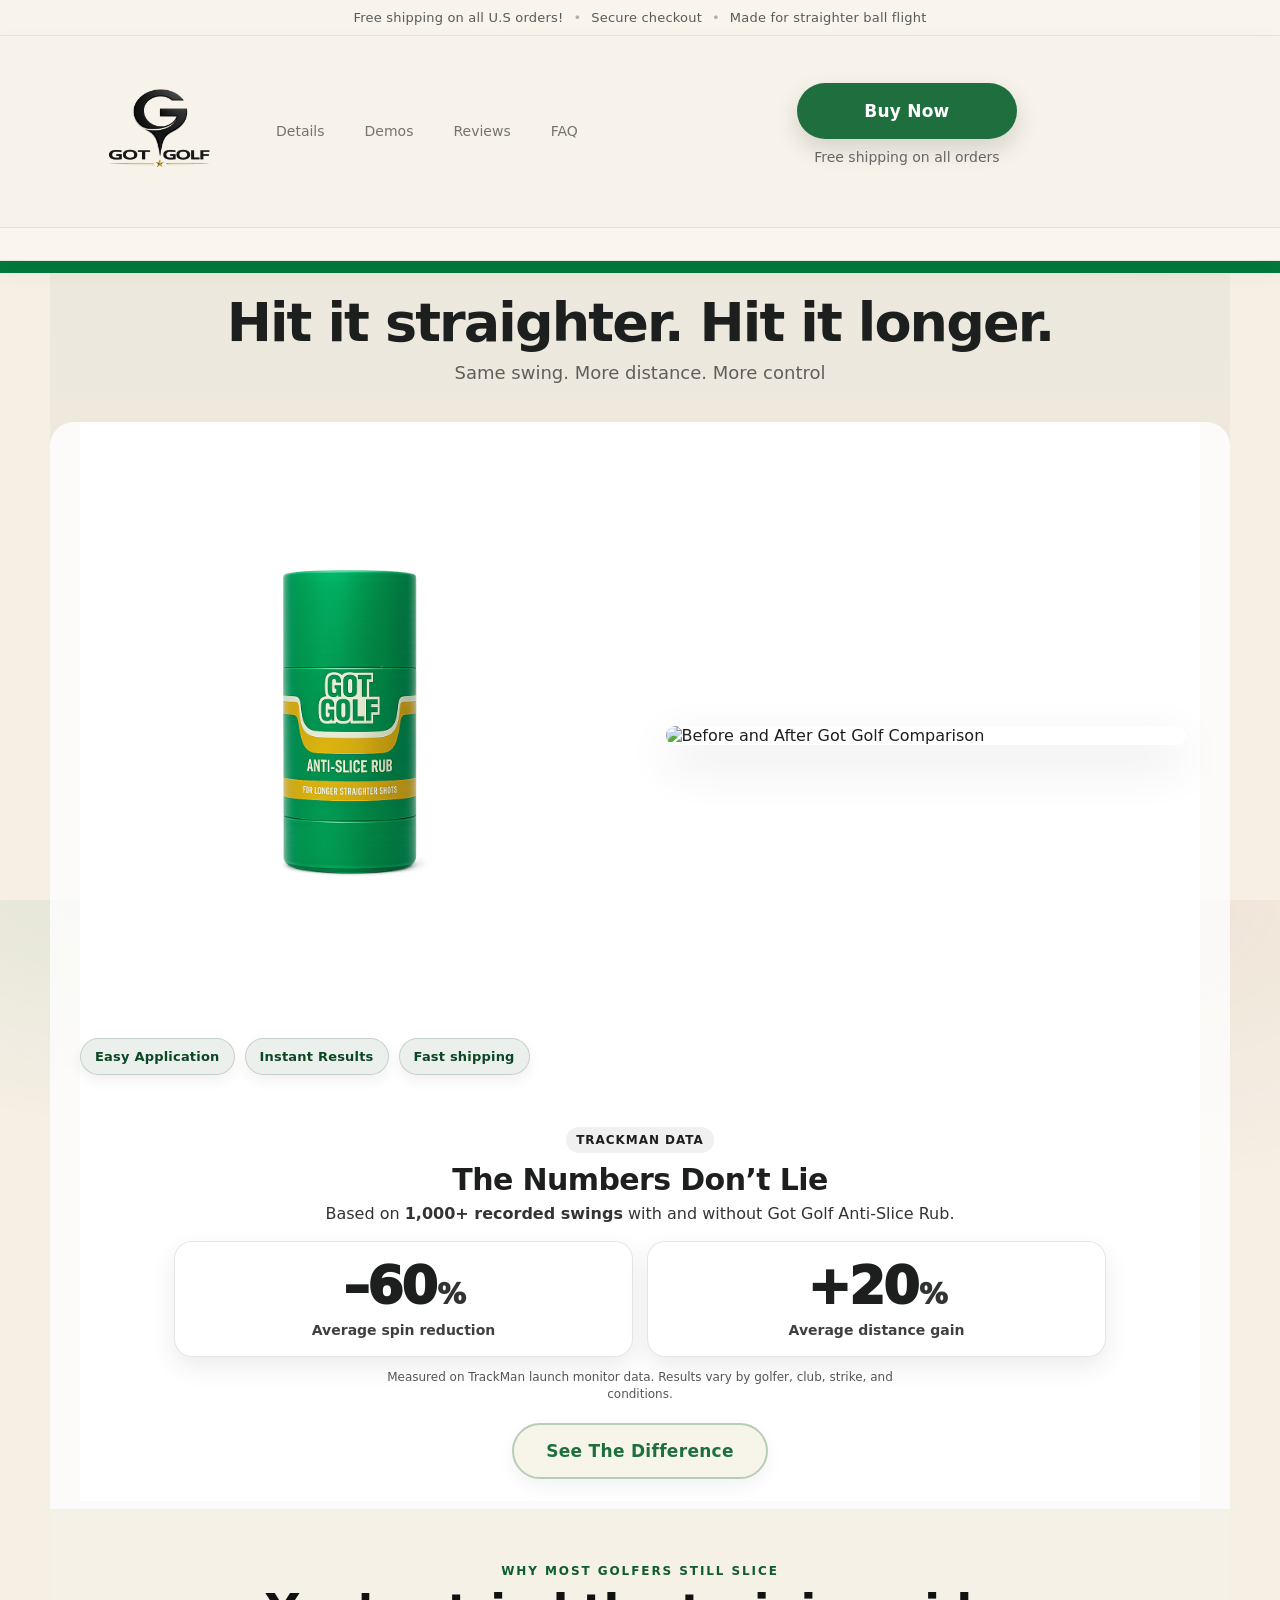
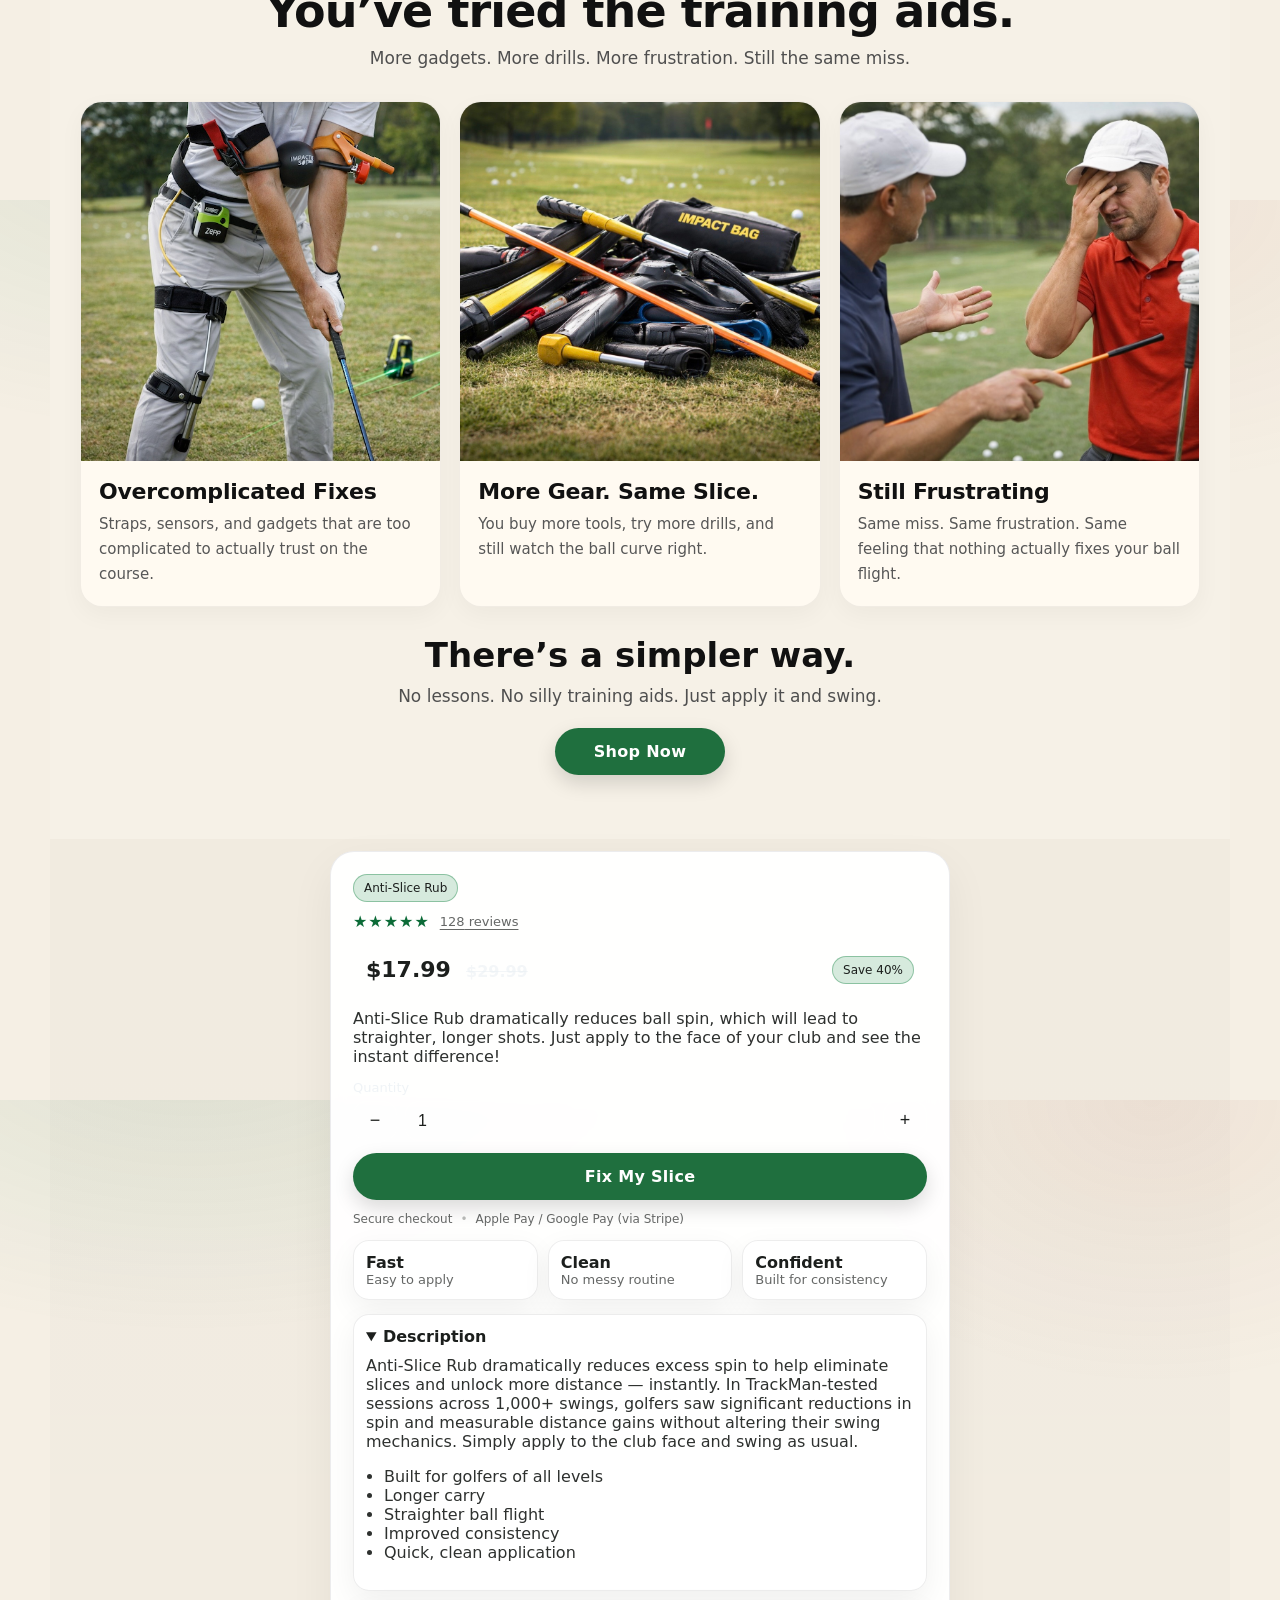
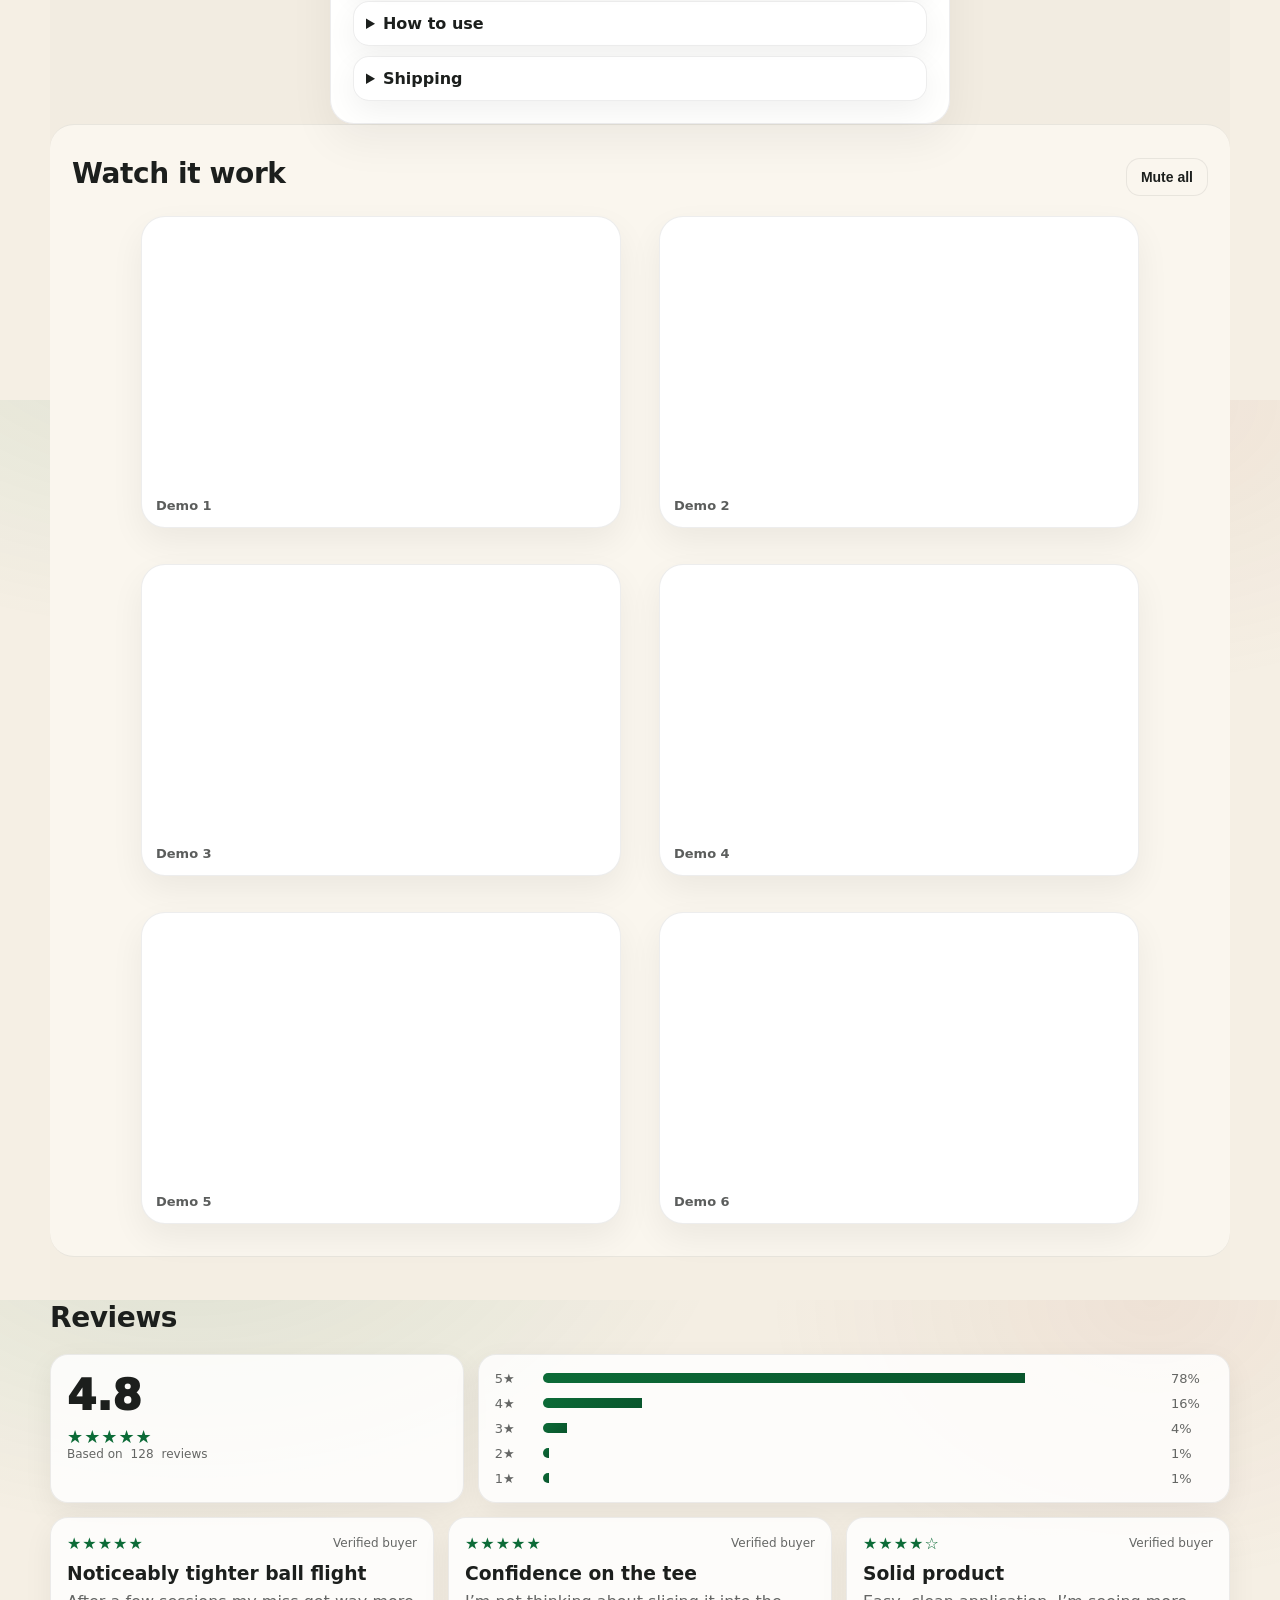
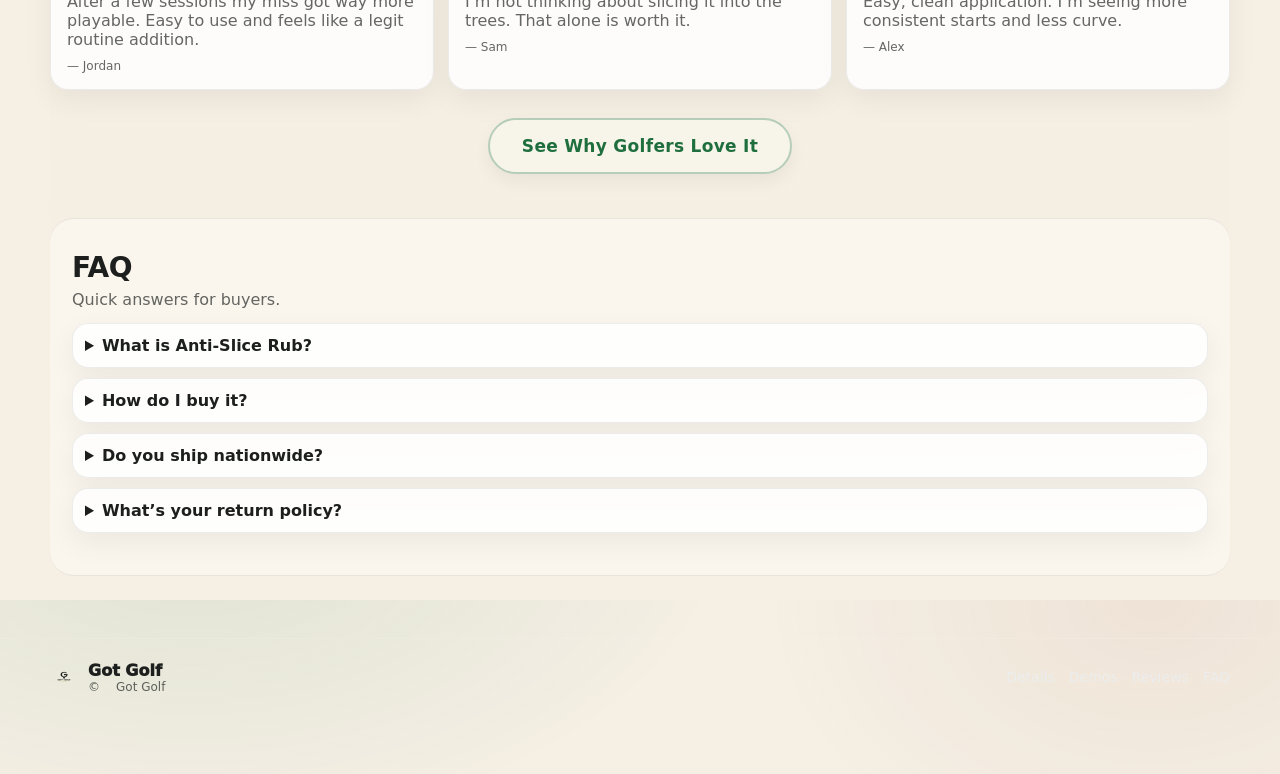
==== index.html @ 5c493c40 "Add files via upload" ====
<!doctype html>
<html lang="en">

<style>
 /* FORCE luxury 2-column grid for videos (desktop) */
 #videos .videoGrid{
   display: grid !important;
   grid-template-columns: repeat(2, minmax(0, 420px)) !important;
   justify-content: center !important;
   gap: 36px !important;
   margin-top: 20px !important;
 }

 #videos .videoCard{
   width: 420px !important;
   margin: 0 auto !important;
   background: #fff !important;
   border: 1px solid rgba(28,31,29,.08) !important;
   border-radius: 24px !important;
   overflow: hidden !important;
   box-shadow: 0 14px 34px rgba(0,0,0,.06) !important;
 }

 #videos .bunnyEmbed{
   width: 100% !important;
   aspect-ratio: 16 / 9 !important;
   border: 0 !important;
   display: block !important;
 }

 /* Mobile: stack */
 @media (max-width: 980px){
   #videos .videoGrid{
     grid-template-columns: 1fr !important;
     gap: 18px !important;
   }
   #videos .videoCard{
     width: 100% !important;
   }
 }
</style>
<!-- Google tag (gtag.js) -->
<script async src="https://www.googletagmanager.com/gtag/js?id=AW-18025230803">
</script>
<script>
  window.dataLayer = window.dataLayer || [];
  function gtag(){dataLayer.push(arguments);}
  gtag('js', new Date());

  gtag('config', 'AW-18025230803');
</script>
<head>
 <meta charset="utf-8" />
 <meta name="viewport" content="width=device-width, initial-scale=1" />
 <title>Got Golf — Anti-Slice Rub</title>
 <meta name="description" content="Hit straighter, longer shots with Got Golf Anti-Slice Rub. Clean, easy application. Secure checkout." />
 <meta property="og:title" content="Got Golf — Anti-Slice Rub" />
 <meta property="og:description" content="Hit straighter, longer shots with Anti-Slice Rub." />
 <meta property="og:type" content="website" />
 <meta property="og:image" content="assets/main-trans.png" />
 <link rel="icon" href="assets/logo.png" />
 <link rel="stylesheet" href="styles.css" />

 <!-- Google tag (gtag.js) -->
<script async src="https://www.googletagmanager.com/gtag/js?id=AW-18025230803">
</script>
<script>
  window.dataLayer = window.dataLayer || [];
  function gtag(){dataLayer.push(arguments);}
  gtag('js', new Date());

  gtag('config', 'AW-18025230803');
</script>

<!-- Google tag (gtag.js) -->
<script async src="https://www.googletagmanager.com/gtag/js?id=AW-18025230803">
</script>
<script>
  window.dataLayer = window.dataLayer || [];
  function gtag(){dataLayer.push(arguments);}
  gtag('js', new Date());

  gtag('config', 'AW-18025230803');
</script>
</head>

<body>
 <!-- Top bar -->
 <div class="topbar" role="status">
   <span>Free shipping on all U.S orders!</span>
   <span class="dot">•</span>
   <span>Secure checkout</span>
   <span class="dot">•</span>
   <span>Made for straighter ball flight</span>
 </div>

 <!-- Header -->
 <header class="header">
   <div class="container header__inner">
     <a class="brand" href="#">
       <img src="assets/logo.png" alt="Got Golf logo" class="brand__logo" />
       
     </a>

     <nav class="nav">
       <a href="#details">Details</a>
       <a href="#videos">Demos</a>
       <a href="#reviews">Reviews</a>
       <a href="#faq">FAQ</a>
     </nav>

    <div class="header__actions">
 <div class="ctaBlock">
   <a href="https://buy.stripe.com/6oU7sLfjd6vxec6aGV6g804" class="headerCta" target="_blank">
     Buy Now
   </a>
   <p class="shippingText">Free shipping on all orders</p>
 </div>
</div>

     <button class="burger" id="burger" type="button" aria-label="Open menu">
       <span></span><span></span><span></span>
     </button>
   </div>

   <div class="mobileNav" id="mobileNav" hidden>
    
    
   </div>
 </header>
<div class="brand-strip"></div>
 <!-- Main product section -->

 <section class="hero hero--mobile">
 <img src="assets/hero.jpg" alt="Before and After Got Golf Comparison" class="hero-image">
</section>
 <main class="container productPage">
   <section class="productGrid">
<div class="heroCopy">
 <h1 class="hero-title">
Hit it straighter.
<span class="mobile-break">Hit it longer.</span>
</h1>
 <p class="hero-sub">
  Same swing. More distance. More control</p>
</div>

     <!-- Gallery -->
     <div class="gallery">
       <div class="gallery__main">
 <div class="galleryTop">
   <div class="product-image-frame">
     <img class="product-image" src="assets/main-trans.png" alt="Got Golf Anti-Slice Rub">
   </div>

   <div class="golf-sideVisual">
     <img
       src="assets/hero.jpg"
       alt="Before and After Got Golf Comparison"
       class="golf-sideVisual__img"
       loading="lazy"
>
</div>
   
 </div>

 <div class="galleryBadges">
   <div class="badge">Easy Application</div>
   <div class="badge">Instant Results</div>
   <div class="badge">Fast shipping</div>
 </div>

 <section class="numbers" aria-label="Performance statistics">
 <div class="numbers__inner">
   <div class="numbers__header">
     <span class="numbers__badge">TrackMan data</span>
     <h2 class="numbers__title">The Numbers Don’t Lie</h2>
     <p class="numbers__lead">
       Based on <strong>1,000+ recorded swings</strong> with and without Got Golf Anti-Slice Rub.
     </p>
   </div>

   <div class="numbers__grid">
     <div class="numbers__card">
       <div class="numbers__value">–60<span class="numbers__unit">%</span></div>
       <div class="numbers__label">Average spin reduction</div>
     </div>

     <div class="numbers__card">
       <div class="numbers__value">+20<span class="numbers__unit">%</span></div>
       <div class="numbers__label">Average distance gain</div>
     </div>
   </div>

   <p class="numbers__note">
     Measured on TrackMan launch monitor data. Results vary by golfer, club, strike, and conditions.
   </p>
   <div class="numbersCta">
 <a href="https://buy.stripe.com/6oU7sLfjd6vxec6aGV6g804" class="secondaryCta" target="_blank">
 See The Difference
</a>
</div>
 </div>
</section>
</div>
         
<section class="ggPainSection">
 <div class="ggPainWrap">
   <div class="ggPainIntro reveal">
     <p class="ggPainEyebrow">WHY MOST GOLFERS STILL SLICE</p>
     <h2 class="ggPainTitle">You’ve tried the training aids.</h2>
     <p class="ggPainSubtitle">
       More gadgets. More drills. More frustration. Still the same miss.
     </p>
   </div>

   <div class="ggPainGrid">
     <article class="ggPainCard reveal">
       <div class="ggPainImageBox">
         <img src="assets/problem-1.jpg" alt="Golfer wearing multiple swing training devices">
       </div>
       <div class="ggPainContent">
         <h3>Overcomplicated Fixes</h3>
         <p>Straps, sensors, and gadgets that are too complicated to actually trust on the course.</p>
       </div>
     </article>

     <article class="ggPainCard reveal">
       <div class="ggPainImageBox">
         <img src="assets/problem-2.jpg" alt="Pile of golf training aids on the ground">
       </div>
       <div class="ggPainContent">
         <h3>More Gear. Same Slice.</h3>
         <p>You buy more tools, try more drills, and still watch the ball curve right.</p>
       </div>
     </article>

     <article class="ggPainCard reveal">
       <div class="ggPainImageBox">
         <img src="assets/problem-3.jpg" alt="Frustrated golfer at driving range">
       </div>
       <div class="ggPainContent">
         <h3>Still Frustrating</h3>
         <p>Same miss. Same frustration. Same feeling that nothing actually fixes your ball flight.</p>
       </div>
     </article>
   </div>

   <div class="ggPainBottom reveal">
     <h3>There’s a simpler way.</h3>
     <p>No lessons. No silly training aids. Just apply it and swing.</p>
     <a href="https://buy.stripe.com/6oU7sLfjd6vxec6aGV6g804" class="ggPainBtn">Shop Now</a>
   </div>
 </div>
</section>
    

       
     </div>

     <!-- Buy box (sticky) -->
     <aside class="buyBox" aria-label="Purchase Anti-Slice Rub">
       <div class="kicker">Anti-Slice Rub</div>
       

       <div class="ratingRow">
         <div class="stars" aria-label="4.8 out of 5 stars">
           ★★★★★
         </div>
         <a href="#reviews" class="ratingLink"><span id="reviewCount">128</span> reviews</a>
       </div>

       <div class="priceRow">
         <div class="price">
           <span class="price__now" id="priceNow">$17.99</span>
           <span class="price__compare" id="priceCompare">$29.99</span>
         </div>
         <span class="save" id="saveBadge">Save 33%</span>
       </div>

       <p class="subcopy">
         Anti-Slice Rub dramatically reduces ball spin, which will lead to straighter, longer shots. Just apply to the face of your club and see the instant difference!
       </p>

       <div class="buyControls">
         <label class="field">
           <span>Quantity</span>
           <div class="qty">
             <button class="qty__btn" id="qtyDown" type="button" aria-label="Decrease quantity">−</button>
             <input id="qty" type="number" min="1" value="1" inputmode="numeric" />
             <button class="qty__btn" id="qtyUp" type="button" aria-label="Increase quantity">+</button>
           </div>
         </label>

         <div class="ctaStack">
           <a href="https://buy.stripe.com/6oU7sLfjd6vxec6aGV6g804"
class="btn btn--primary btn--full" 
id="addToCart" 
target="_blank">
 Fix My Slice
</a>
         </div>
          
           <div class="fine">
             <span>Secure checkout</span>
             <span class="dot">•</span>
             <span>Apple Pay / Google Pay (via Stripe)</span>
           </div>
         </div>
       </div>

       <div class="trustGrid">
         <div class="trustItem">
           <div class="trustTitle">Fast</div>
           <div class="trustText">Easy to apply</div>
         </div>
         <div class="trustItem">
           <div class="trustTitle">Clean</div>
           <div class="trustText">No messy routine</div>
         </div>
         <div class="trustItem">
           <div class="trustTitle">Confident</div>
           <div class="trustText">Built for consistency</div>
         </div>
       </div>

       <div class="accordion" id="details">
         <details open>
           <summary>Description</summary>
           <div class="accBody">
             <p>
               Anti-Slice Rub dramatically reduces excess spin to help eliminate slices and unlock more distance — instantly.
In TrackMan-tested sessions across 1,000+ swings, golfers saw significant reductions in spin and measurable distance gains without altering their swing mechanics.
Simply apply to the club face and swing as usual.

             </p>
             <ul>
              <li>Built for golfers of all levels</li>
              <li>Longer carry</li>
               <li>Straighter ball flight</li>
               <li>Improved consistency</li>
               <li>Quick, clean application</li>
               
             </ul>
           </div>
         </details>

         <details>
           <summary>How to use</summary>
           <div class="accBody">
             <ol>
               <li>Apply a thin layer of Anti-Slice Rub to the face of your driver, hybrid, or fairway wood. Re-apply as needed</li>
               <li>Take your normal swings — focus on solid contact, and thats it! </li>
               <li>Track your ball flight, distance, and consistency over time.</li>
             </ol>
             <p class="fine">Tip: Watch the demo videos for examples.</p>
           </div>
         </details>

         <details>
           <summary>Shipping</summary>
           <div class="accBody">
             <p>Orders ship in 1–2 business days. Delivery times vary by location.</p>
             <p class="fine">.</p>
           </div>
         </details>

         
       </div>
     </aside>
   </section>

   <!-- Video demos -->
   <section class="section section--alt" id="videos">
     <div class="sectionHead">
       <div>
         <h2>Watch it work</h2>
         
       </div>
       <button class="btn btn--ghost" id="muteAll" type="button">Mute all</button>
     </div>
<div class="videoGrid">
  
<figure class="videoCard">
    <iframe class="bunnyEmbed"

      src="https://player.mediadelivery.net/play/603760/58e49f85-b333-4912-8200-3c6ba78ec727"

      loading="lazy"

      allow="fullscreen; picture-in-picture"

      allowfullscreen>

    </iframe>

    <figcaption>Demo 1</figcaption>

  </figure>



  <figure class="videoCard">

    <iframe class="bunnyEmbed"

      src="https://player.mediadelivery.net/embed/603760/bb3baa79-b626-4e56-acf4-eca13fffb69c"
      loading="lazy"

      allow="fullscreen; picture-in-picture"

      allowfullscreen>

    </iframe>

    <figcaption>Demo 2</figcaption>

  </figure>



  <figure class="videoCard">

    <iframe class="bunnyEmbed"

      src="https://player.mediadelivery.net/embed/603760/5482cfdf-ca14-4b49-b689-7aeefdba0e28"
      loading="lazy"

      allow="fullscreen; picture-in-picture"

      allowfullscreen>

    </iframe>

    <figcaption>Demo 3</figcaption>

  </figure>



  <figure class="videoCard">

    <iframe class="bunnyEmbed"

      src="https://player.mediadelivery.net/embed/603760/e073ac00-5683-413a-b188-44063c4f40a3"

      loading="lazy"

      allow="fullscreen; picture-in-picture"

      allowfullscreen>

    </iframe>

    <figcaption>Demo 4</figcaption>

  </figure>



  <figure class="videoCard">

    <iframe class="bunnyEmbed"

      src="https://player.mediadelivery.net/embed/603760/685cde01-007a-458a-87ec-0152c18cc653" 
      loading="lazy"

      allow="fullscreen; picture-in-picture"

      allowfullscreen>

    </iframe>

    <figcaption>Demo 5</figcaption>

  </figure>

  <figure class="videoCard">

    <iframe class="bunnyEmbed"

      src="https://player.mediadelivery.net/play/603760/08a5f5c6-5ec1-4a1e-a0f3-719de9a48202" 
      loading="lazy"

      allow="fullscreen; picture-in-picture"

      allowfullscreen>

    </iframe>

    <figcaption>Demo 6</figcaption>

  </figure>

</div>


   </section>

   <!-- Reviews -->
   <section class="section" id="reviews">
     <div class="sectionHead">
       <div>
         <h2>Reviews</h2>
         
       </div>
     </div>

     <div class="reviewSummary">
       <div class="reviewScore">
         <div class="score">4.8</div>
         <div class="starsBig">★★★★★</div>
         <div class="fine">Based on <span id="reviewCount2">128</span> reviews</div>
       </div>

       <div class="reviewBars">
         <div class="barRow"><span>5★</span><div class="bar"><i style="width:78%"></i></div><span>78%</span></div>
         <div class="barRow"><span>4★</span><div class="bar"><i style="width:16%"></i></div><span>16%</span></div>
         <div class="barRow"><span>3★</span><div class="bar"><i style="width:4%"></i></div><span>4%</span></div>
         <div class="barRow"><span>2★</span><div class="bar"><i style="width:1%"></i></div><span>1%</span></div>
         <div class="barRow"><span>1★</span><div class="bar"><i style="width:1%"></i></div><span>1%</span></div>
       </div>
     </div>

     <div class="reviewsGrid">
       <article class="reviewCard">
         <div class="reviewTop">
           <div class="stars">★★★★★</div>
           <div class="fine">Verified buyer</div>
         </div>
         <h3>Noticeably tighter ball flight</h3>
         <p>After a few sessions my miss got way more playable. Easy to use and feels like a legit routine addition.</p>
         <div class="fine">— Jordan</div>
       </article>

       <article class="reviewCard">
         <div class="reviewTop">
           <div class="stars">★★★★★</div>
           <div class="fine">Verified buyer</div>
         </div>
         <h3>Confidence on the tee</h3>
         <p>I’m not thinking about slicing it into the trees. That alone is worth it.</p>
         <div class="fine">— Sam</div>
       </article>

       <article class="reviewCard">
         <div class="reviewTop">
           <div class="stars">★★★★☆</div>
           <div class="fine">Verified buyer</div>
         </div>
         <h3>Solid product</h3>
         <p>Easy, clean application. I’m seeing more consistent starts and less curve.</p>
         <div class="fine">— Alex</div>
       </article>
     </div>
     <div class="reviewsCta">
<a href="https://buy.stripe.com/6oU7sLfjd6vxec6aGV6g804" class="secondaryCta" target="_blank">
 See Why Golfers Love It
</a>
</div>
   </section>

   <!-- FAQ -->
   <section class="section section--alt" id="faq">
     <div class="sectionHead">
       <div>
         <h2>FAQ</h2>
         <p class="subhead">Quick answers for buyers.</p>
       </div>
     </div>

     <div class="faq">
       <details>
         <summary>What is Anti-Slice Rub?</summary>
         <p>It’s a Got Golf product designed to help golfers reduce slice and improve consistency for straighter, longer shots.</p>
       </details>
       <details>
         <summary>How do I buy it?</summary>
         <p>Use “Buy it now” for instant checkout (Stripe). Or “Add to cart” to purchase with quantity.</p>
       </details>
       <details>
         <summary>Do you ship nationwide?</summary>
         <p>Yes — Yes! All products will ship within 1-2 business days.</p>
       </details>
       <details>
         <summary>What’s your return policy?</summary>
         <p>Although we're sure you'll love your gained distance and control, we accept returns within 30 days of purchase.</p>
       </details>
     </div>
   </section>
 </main>

 <!-- Sticky mobile bar -->
 <div class="stickyBar" id="stickyBar">
   <div class="stickyBar_inner container">
 <div class="stickyMini">
   <img src="assets/logo.png" alt="" />
   <div>
     <div class="stickyName">Anti-Slice Rub</div>
     <div class="stickyPrice">$17.99</div>
   </div>
 </div>

 <div class="stickyButtonWrap">
   <a href="https://buy.stripe.com/6oU7sLfjd6vxec6aGV6g804"
      class="headerCta"
      target="_blank"
      rel="noopener noreferrer">
     Get Yours
   </a>
 </div>
</div>
 </div>

 <!-- Mini cart drawer -->
 <aside class="drawer" id="drawer" aria-hidden="true">
   <div class="drawer__overlay" id="drawerOverlay"></div>
   <div class="drawer__panel" role="dialog" aria-modal="true" aria-label="Cart">
     <div class="drawer__head">
       <div>
         <div class="drawer__title">Cart</div>
         <div class="drawer__sub">Anti-Slice Rub</div>
       </div>
       <button class="iconBtn" id="closeDrawer" type="button" aria-label="Close cart">✕</button>
     </div>

     <div class="drawer__body">
       <div class="cartLine">
         <img src="assets/main-trans.png" alt="" />
         <div class="cartLine__info">
           <div class="cartLine__name">Anti-Slice Rub</div>
           <div class="fine">Quantity: <span id="cartQty">1</span></div>
         </div>
         <div class="cartLine__price" id="cartTotal">$17.99</div>
       </div>

       <a class="btn btn--primary btn--full" id="checkoutLink" href="#" target="_blank" rel="noopener">
         Checkout
       </a>

       <p class="fine">
         Secure checkout via Stripe. Replace the link in <code>script.js</code>.
       </p>
     </div>
   </div>
 </aside>

 <footer class="footer">
   <div class="container footer__inner">
     <div class="footerBrand">
       <img src="assets/logo.png" alt="Got Golf logo" />
       <div>
         <div class="footerName">Got Golf</div>
         <div class="fine">© <span id="year"></span> Got Golf</div>
       </div>
     </div>
     <div class="footerLinks">
       <a href="#details">Details</a>
       <a href="#videos">Demos</a>
       <a href="#reviews">Reviews</a>
       <a href="#faq">FAQ</a>
     </div>
   </div>
 </footer>

 <script src="script.js"></script>
</body>
</html>
---- styles.css ----
:root{
 /* Brand greens (still your brand, just premium) */
 --green: #0C6B37;
 --green2: #09552C; /* used for hover now */

 /* Premium foundations */
 --bg: #F5EFE4;                 /* cream page background */
 --panel: #FFFFFF;              /* main card/surface */
 --panel2: #FAF6EE;             /* alt section background */

 --text: #1C1F1D;               /* premium charcoal */
 --muted: rgba(28,31,29,.68);   /* softened secondary text */
 --line: rgba(28,31,29,.08);    /* subtle borders */
 --shadow: 0 10px 30px rgba(0,0,0,.06); /* premium shadow */

 --clay: #A5533A;
 --claySoft: rgba(165,83,58,.10);

 --r: 18px;
 --r2: 24px;
 --max: 1180px;
}

*{ box-sizing:border-box; }
html,body{ height:100%; }
body{
 margin:0;
 color:var(--text);
 font-family: ui-sans-serif, system-ui, -apple-system, Segoe UI, Roboto, Arial;
 background:
   radial-gradient(900px 540px at 15% -10%, rgba(12,107,55,.10), transparent 60%),
   radial-gradient(700px 520px at 90% 0%, rgba(165,83,58,.08), transparent 55%),
   var(--bg);
}

a{ color:inherit; text-decoration:none; }
.container{ width:min(var(--max), calc(100% - 40px)); margin:0 auto; }

.topbar{
 border-bottom: 1px solid rgba(28,31,29,.08);
 background: rgba(250,246,238,.92); /* soft warm white */
 padding: 10px 14px;
 display:flex;
 gap:10px;
 justify-content:center;
 flex-wrap:wrap;
 font-size: 13px;
 color: rgba(28,31,29,.72);
 letter-spacing: .2px;
}
.dot{ opacity:.45; }

.header{
 position: sticky;
 top:0;
 z-index:50;

 /* Premium glass on cream */
 background: rgba(250,246,238,.88);
 backdrop-filter: blur(10px);

 border-bottom: 1px solid rgba(28,31,29,.10);
 box-shadow: 0 10px 24px rgba(0,0,0,.05);
}
.header__inner{
 display:flex;
 align-items:center;
 justify-content:space-between;
 padding:22px 0;   /* was 14px */
}
.brand{
 display:flex;
 align-items:center;
 gap:10px;
 font-weight:900;
 letter-spacing:.2px;
}
.brand__logo{ width:220px; height:auto; object-fit:contain; filter: drop-shadow(0 10px 18px rgba(0,0,0,.35)); }
.brand__name{ font-size:24px; }

.nav{
 display:flex;
 gap:18px;
 font-size:14px;
 color: rgba(233,238,243,.86);
}
.nav a{ opacity:.9; }
.nav a:hover{ opacity:1; }

.header__actions{ display:flex; gap:10px; }
.pillCount{
 display:inline-grid;
 place-items:center;
 min-width: 22px;
 height: 22px;
 padding: 0 6px;
 border-radius: 999px;
 background: rgba(0,122,51,.22);
 border: 1px solid rgba(0,122,51,.35);
 font-size: 12px;
}

.burger{
 display:none;
 width:42px; height:42px;
 border-radius:14px;
 border:1px solid var(--line);
 background: rgba(255,255,255,.04);
 cursor:pointer;
}
.burger span{
 display:block;
 width:18px; height:2px;
 margin:5px auto;
 background: rgba(233,238,243,.9);
 border-radius: 10px;
}
.mobileNav{
 border-top:1px solid var(--line);
 padding:14px 20px 18px;
 background: rgba(11,13,15,.72);
 display:grid;
 gap:10px;
}
.mobileNav a{ padding:10px 10px; border-radius:12px; }
.mobileNav a:hover{ background: rgba(255,255,255,.04); }

.btn{
 border:1px solid var(--line);
 background: rgba(255,255,255,.04);
 color: var(--text);
 padding:10px 14px;
 border-radius:14px;
 cursor:pointer;
 font-weight: 750;
 font-size:14px;
 transition: transform .05s ease, background .2s ease, border-color .2s ease;
 display:inline-flex;
 align-items:center;
 justify-content:center;
 gap:8px;
}
.btn:hover{ background: rgba(255,255,255,.06); border-color: rgba(255,255,255,.18); }
.btn:active{ transform: translateY(1px); }
.btn--primary{
 background: var(--green);
 border-color: transparent;
 box-shadow: 0 10px 24px rgba(12,107,55,.18);
}
.btn--primary:hover{ background: var(--green2); filter:none; }
.btn--ghost{ background: rgba(255,255,255,.03); }
.btn--full{ width:100%; }

.productPage{ padding: 22px 0 40px; }

.productGrid{
 display:grid;
 grid-template-columns: 1.15fr .85fr;
 gap: 22px;
 align-items:start;
}

/* Gallery */
.gallery{
 border: 1px solid var(--line);
 background: linear-gradient(180deg, rgba(255,255,255,.04), rgba(255,255,255,.02));
 border-radius: var(--r2);
 padding: 14px;
 box-shadow: var(--shadow);
}
.gallery__main{
 border-radius: 18px;
 overflow:hidden;
 background:#0e1114;
 border: 1px solid rgba(255,255,255,.06);
}
.gallery__main img{
 width:100%;
 display:block;
 aspect-ratio: 4/3;
 object-fit: cover;
}
.thumbs{
 display:grid;
 grid-template-columns: repeat(4, 1fr);
 gap: 10px;
 margin-top: 24px;
}
.thumb{
 border: 1px solid rgba(255,255,255,.10);
 background: rgba(255,255,255,.02);
 border-radius: 14px;
 overflow:hidden;
 cursor:pointer;
 padding: 0;
}
.thumb img{
 width:100%;
 display:block;
 aspect-ratio: 1 / 1;
 object-fit: cover;
}
.thumb.isActive{ outline: 2px solid rgba(0,122,51,.70); border-color: transparent; }

.galleryBadges{
 display:flex;
 gap:10px;
 flex-wrap:wrap;
 margin-top: 12px;
}
.badge{
 font-size: 14px;
 font-weight: 700;
 color: var(--green);                 /* readable text */
 background: #FFFFFF;                 /* clean on cream */
 border: 2px solid rgba(12,107,55,.30);
 padding: 12px 18px;
 border-radius: 999px;
 letter-spacing: .2px;
 box-shadow: 0 6px 14px rgba(0,0,0,.06);
}

/* Optional: subtle hover on desktop */
.badge:hover{
 background: rgba(12,107,55,.06);
 border-color: rgba(12,107,55,.45);
}


/* Buy box */
.buyBox{
 position: sticky;
 top: 92px;
 border: 1px solid var(--line);
 background: rgba(255,255,255,.82);
 backdrop-filter: blur(10px);
 border-radius: var(--r2);
 padding: 18px;
 box-shadow: var(--shadow);
}
.kicker{
 display:inline-flex;
 border: 1px solid rgba(0,122,51,.35);
 background: rgba(0,122,51,.16);
 padding: 6px 10px;
 border-radius: 999px;
 font-size: 12px;
 margin-bottom: 10px;
}
.title{
 margin: 0 0 10px;
 font-size: 34px;
 line-height: 1.08;
 letter-spacing: -.6px;
}
.ratingRow{
 display:flex;
 align-items:center;
 gap: 10px;
 margin-bottom: 12px;
}
.stars{ color: #62ffad; letter-spacing: 1px; }
.ratingLink{
 color: rgba(233,238,243,.78);
 font-size: 13px;
 text-decoration: underline;
 text-underline-offset: 3px;
}
.priceRow{
 display:flex;
 align-items:center;
 justify-content:space-between;
 gap:12px;
 padding: 12px 12px;
 border: 1px solid rgba(255,255,255,.10);
 background: rgba(255,255,255,.03);
 border-radius: 16px;
 margin-bottom: 12px;
}
.price__now{ font-size: 22px; font-weight: 900; }
.price__compare{
 margin-left: 10px;
 color: rgba(233,238,243,.55);
 text-decoration: line-through;
 font-weight: 700;
}
.save{
 font-size: 12px;
 border: 1px solid rgba(0,122,51,.35);
 background: rgba(0,122,51,.16);
 padding: 6px 10px;
 border-radius: 999px;
}

.subcopy{ margin: 0 0 14px; color: rgba(233,238,243,.80); }

.buyControls{ display:grid; gap: 12px; }

.field span{
 display:block;
 font-size: 13px;
 color: rgba(233,238,243,.72);
 margin-bottom: 6px;
}
.qty{
 display:grid;
 grid-template-columns: 44px 1fr 44px;
 gap: 8px;
}
.qty__btn{
 border: 1px solid rgba(255,255,255,.12);
 border-radius: 14px;
 background: rgba(255,255,255,.04);
 color: var(--text);
 cursor:pointer;
 font-size: 18px;
}
.qty input{
 width:100%;
 border: 1px solid rgba(255,255,255,.12);
 border-radius: 14px;
 background: rgba(255,255,255,.03);
 color: var(--text);
 padding: 10px 12px;
 font-size: 16px;
}

.ctaStack{ display:grid; gap: 10px; }
.fine{
 font-size: 12px;
 color: rgba(233,238,243,.66);
 display:flex;
 gap:8px;
 flex-wrap:wrap;
}
.trustGrid{
 display:grid;
 grid-template-columns: repeat(3, 1fr);
 gap: 10px;
 margin-top: 14px;
}
.trustItem{
 border: 1px solid rgba(255,255,255,.10);
 background: rgba(255,255,255,.03);
 border-radius: 16px;
 padding: 12px;
}
.trustTitle{ font-weight: 900; }
.trustText{ color: rgba(233,238,243,.72); font-size: 13px; }

/* Accordion */
.accordion{ margin-top: 14px; display:grid; gap: 10px; }
details{
 border: 1px solid rgba(255,255,255,.10);
 background: rgba(255,255,255,.03);
 border-radius: 16px;
 padding: 12px 12px;
}
summary{
 cursor:pointer;
 font-weight: 850;
}
.accBody{ color: rgba(233,238,243,.80); }
.accBody ul, .accBody ol{ padding-left: 18px; }
.accBody p{ margin: 10px 0; }

/* Sections */
.section{ padding: 44px 0; }
.section--alt{
 border-top: 1px solid var(--line);
 border-bottom: 1px solid var(--line);
 background: rgba(255,255,255,.02);
 border-radius: var(--r2);
 padding: 32px 22px;
}
.sectionHead{
 display:flex;
 align-items:flex-end;
 justify-content:space-between;
 gap: 12px;
 margin-bottom: 14px;
}
h2{ margin:0 0 6px; font-size: 28px; letter-spacing: -.4px; }
.subhead{ margin:0; color: rgba(233,238,243,.74); }

/* ===== PREMIUM VIDEO SECTION (clean + consistent) ===== */

.videoGrid{
 display: grid;
 gap: 26px;
 margin-top: 18px;

 /* 2-column premium grid */
 grid-template-columns: repeat(2, minmax(0, 420px));
 justify-content: center;
}

@media (min-width: 981px){
 /* Demo 1 featured across both columns */
 .videoCard--featured{
   grid-column: 1 / -1;
   max-width: 880px;
   margin: 0 auto;
 }
}

@media (max-width: 980px){
 .videoGrid{
   grid-template-columns: 1fr;
 }
}

.videoCard{
 background: #FFFFFF;
 border: 1px solid rgba(28,31,29,.08);
 border-radius: 22px;
 box-shadow: 0 12px 30px rgba(0,0,0,.05);
 overflow: hidden;
 margin: 0;
}

.bunnyEmbed{
 width: 100%;
 aspect-ratio: 16 / 9;
 border: 0;
 display: block;
 border-radius: 0; /* card handles rounding */
}

.videoCard figcaption{
 padding: 12px 14px 14px;
 font-size: 13px;
 font-weight: 700;
 color: rgba(28,31,29,.72);
}

/* Reviews */
.reviewSummary{
 display:grid;
 grid-template-columns: .55fr 1fr;
 gap: 14px;
 margin-top: 14px;
}
.reviewScore{
 border: 1px solid rgba(255,255,255,.10);
 background: rgba(255,255,255,.03);
 border-radius: var(--r);
 padding: 16px;
}
.score{ font-size: 42px; font-weight: 950; }
.starsBig{ color:#62ffad; font-size: 18px; letter-spacing: 1px; margin-top: 6px; }

.reviewBars{
 border: 1px solid rgba(255,255,255,.10);
 background: rgba(255,255,255,.03);
 border-radius: var(--r);
 padding: 16px;
 display:grid;
 gap: 10px;
}
.barRow{
 display:grid;
 grid-template-columns: 38px 1fr 42px;
 gap: 10px;
 align-items:center;
 font-size: 13px;
 color: rgba(233,238,243,.78);
}
.bar{
 height: 10px;
 border-radius: 999px;
 background: rgba(255,255,255,.06);
 overflow:hidden;
}
.bar i{
 display:block;
 height:100%;
 width:50%;
 background: linear-gradient(135deg, var(--green), var(--green2));
}

.reviewsGrid{
 display:grid;
 grid-template-columns: repeat(3, 1fr);
 gap: 14px;
 margin-top: 14px;
}
.reviewCard{
 border: 1px solid rgba(255,255,255,.10);
 background: rgba(255,255,255,.03);
 border-radius: var(--r);
 padding: 16px;
}
.reviewTop{
 display:flex;
 align-items:center;
 justify-content:space-between;
 gap: 12px;
 margin-bottom: 10px;
}
.reviewCard h3{ margin: 0 0 8px; }
.reviewCard p{ margin: 0 0 10px; color: rgba(233,238,243,.78); }

/* FAQ */
.faq details{ margin-bottom: 10px; }
.faq p{ color: rgba(233,238,243,.78); margin: 10px 0 0; }

/* Sticky buy bar (mobile) */
.stickyBar{
position: fixed;
left: 0;
right: 0;
bottom: 0;
z-index: 60;

padding: 14px 0;

background: rgba(245,239,228,.95);   /* matches site cream */
backdrop-filter: blur(10px);

border-top: 1px solid rgba(28,31,29,.08);
box-shadow: 0 -10px 30px rgba(0,0,0,.06);

display: none;
}

.stickyName{
color: rgba(28,31,29,.92);
font-weight: 700;
}

.stickyPrice{
color: var(--green);
font-weight: 800;
font-size: 16px;
}
.stickyBar__inner{
 display:flex;
 align-items:center;
 justify-content:space-between;
 gap: 12px;
}
.stickyMini{
 display:flex;
 align-items:center;
 gap: 10px;
}
.stickyMini img{
 width: 44px; height: 44px;
 border-radius: 12px;
 object-fit: cover;
 border: 1px solid rgba(255,255,255,.10);
}
.stickyName{
 font-weight: 800;
 font-size: 13px;
 color: rgba(28,31,29,.92);
}

.stickyPrice{
 font-size: 16px;
 font-weight: 900;
 letter-spacing: -0.2px;
 color: var(--green);
}
/* Drawer */
.drawer{
 position: fixed;
 inset: 0;
 display:none;
 z-index: 80;
}
.drawer.isOpen{ display:block; }
.drawer__overlay{ position:absolute; inset:0; background: rgba(0,0,0,.55); }
.drawer__panel{
 position:absolute; right:0; top:0;
 height: 100%;
 width: min(420px, 92vw);
 background: rgba(17,20,24,.96);
 border-left: 1px solid rgba(255,255,255,.10);
 padding: 14px;
}
.drawer__head{
 display:flex;
 align-items:flex-start;
 justify-content:space-between;
 gap: 12px;
 padding-bottom: 12px;
 border-bottom: 1px solid rgba(255,255,255,.10);
}
.drawer__title{ font-weight: 950; font-size: 18px; }
.drawer__sub{ color: rgba(233,238,243,.70); font-size: 13px; }
.iconBtn{
 width: 42px; height: 42px;
 border-radius: 14px;
 border: 1px solid rgba(255,255,255,.10);
 background: rgba(255,255,255,.04);
 color: var(--text);
 cursor:pointer;
}
.drawer__body{ padding-top: 14px; display:grid; gap: 12px; }

.cartLine{
 display:grid;
 grid-template-columns: 56px 1fr auto;
 gap: 12px;
 align-items:center;
 border: 1px solid rgba(255,255,255,.10);
 background: rgba(255,255,255,.03);
 border-radius: 16px;
 padding: 12px;
}
.cartLine img{
 width:56px; height:56px;
 border-radius: 14px;
 object-fit: cover;
 border: 1px solid rgba(255,255,255,.10);
}
.cartLine__name{ font-weight: 900; }
.cartLine__price{ font-weight: 950; }

code{
 font-family: ui-monospace, SFMono-Regular, Menlo, Monaco, Consolas, "Liberation Mono", "Courier New", monospace;
 font-size: 12px;
 color: rgba(233,238,243,.9);
}

/* Footer */
.footer{
 border-top: 1px solid rgba(255,255,255,.10);
 padding: 22px 0 80px; /* room for sticky bar */
 margin-top: 22px;
}
.footer__inner{
 display:flex;
 align-items:center;
 justify-content:space-between;
 gap: 14px;
 flex-wrap: wrap;
}
.footerBrand{
 display:flex;
 align-items:center;
 gap: 10px;
}
.footerBrand img{ width: 28px; height: 28px; object-fit: contain; }
.footerName{ font-weight: 950; }
.footerLinks{ display:flex; gap: 14px; color: rgba(233,238,243,.78); font-size: 14px; }

@media (max-width: 980px){
 .productGrid{ grid-template-columns: 1fr; }
 .buyBox{ position: relative; top: 0; }
 .videoGrid{ grid-template-columns: 1fr; }
 .reviewsGrid{ grid-template-columns: 1fr; }
 .reviewSummary{ grid-template-columns: 1fr; }
 .nav{ display:none; }
 .burger{ display:inline-block; }
 .stickyBar{ display:block; }
}
.product-image-frame{
 width: 100%;
 max-width: 680px;   /* makes it slightly larger */
 margin: 0 auto;

 
 border: none;
 box-shadow: none;
 padding: 0;

 display: flex;
 align-items: center;
 justify-content: center;
}

.product-image {
 width: 100%;
 height: 100%;
 object-fit: contain;   /* THIS is the key */
 object-position: center;
 display: block;
 border-radius: 0;
}

/* Premium surface overrides */
.gallery,
.buyBox,
.videoCard,
.reviewScore,
.reviewBars,
.reviewCard,
details,
.trustItem,
.cartLine{
 background: rgba(255,255,255,.82);
 border: 1px solid var(--line);
 box-shadow: var(--shadow);
}

/* Make alt sections actually "alt" in the light theme */
.section--alt{
 background: var(--panel2);
}

/* Text hierarchy for light theme */
.subhead,
.fine,
.subcopy,
.ratingLink,
.trustText,
.reviewCard p,
.faq p,
.barRow{
 color: var(--muted);
}

.stars,
.starsBig{ color: var(--green); }

/* ===== DESCRIPTION TEXT FIX ===== */

/* Main description paragraph */
.buyBox p,
details p{
 color: var(--text);
 opacity: 0.92;
}

/* Bullet list inside description */
.buyBox li{
 color: var(--text);
 opacity: 0.92;
}

/* Accordion headers (Description / How to use / etc) */
details summary{
 color: var(--text);
 font-weight: 600;
}

/* ===== PREMIUM LOGO FIX ===== */

.brand{
 font-weight: 800;
 letter-spacing: .1px;
 color: rgba(28,31,29,.92);
}

.brand__logo{
 filter: none;     /* removes the dark glow */
 border-radius: 10px;
}

/* ===== PREMIUM NAV STYLE ===== */

.nav{
 color: rgba(28,31,29,.75);
 font-size: 14px;
 gap: 18px;
}

.nav a{
 position: relative;
 padding: 8px 6px;
}

.nav a:hover{
 color: rgba(28,31,29,.95);
}

/* subtle premium underline */
.nav a::after{
 content:"";
 position:absolute;
 left:6px;
 right:6px;
 bottom:4px;
 height:2px;
 background: rgba(12,107,55,.30);
 border-radius:99px;
 opacity:0;
 transition: all .18s ease;
}

.nav a:hover::after{
 opacity:1;
}

/* ===== PREMIUM HEADER CART BUTTON ===== */

.header .btn--ghost{
 background: rgba(255,255,255,.70);
 border: 1px solid rgba(28,31,29,.10);
 color: rgba(28,31,29,.88);
}

.header .btn--ghost:hover{
 background: rgba(255,255,255,.92);
 border-color: rgba(28,31,29,.15);
}

/* Cart count number bubble */
.header .pillCount{
 background: rgba(12,107,55,.12);
 border: 1px solid rgba(12,107,55,.20);
 color: rgba(12,107,55,.90);
}

.mobileNav{
 background: rgba(250,246,238,.96);
 border-top: 1px solid rgba(28,31,29,.10);
}
.mobileNav a:hover{ background: rgba(28,31,29,.04); }

.nav{
 gap: 28px;   /* was around 18px */
}

.brand{
 font-size: 20px;
 letter-spacing: .2px;
}

.header .btn{
 padding: 10px 16px;
 border-radius: 999px;
}

/* ===== CLEAN PRODUCT IMAGE FRAME ===== */



.gallery__main{
 background: #FFFFFF;       /* clean white frame */
 padding: 40px;             /* space around image */
 border-radius: 20px;
 border: 1px solid rgba(28,31,29,.08);
 box-shadow: 0 12px 30px rgba(0,0,0,.05);
 display: flex;
 align-items: center;
 justify-content: center;
}

.gallery__main img{
 max-width: 100%;
 height: auto;
 display: block;
}

/* ===== FIX DARK GALLERY BACKGROUND ===== */


}

.gallery__main{
 background: #FFFFFF !important;
 padding: 40px;
 border-radius: 20px;
 border: 1px solid rgba(28,31,29,.08);
 box-shadow: 0 12px 30px rgba(0,0,0,.05);
 display: flex;
 align-items: center;
 justify-content: center;
}

.gallery__thumbs{
 background: transparent !important;
}

.gallery__thumb{
 background: #FFFFFF;
 border: 1px solid rgba(28,31,29,.08);
 border-radius: 12px;
}

/* ===== REMOVE BLACK FRAME ===== */


}

/* ===== ENLARGE MAIN PRODUCT IMAGE ===== */

.gallery__main img{
 width: 100%;
 max-width: 520px;   /* increase this if you want even larger */
 height: auto;
 display: block;
 margin: 0 auto;
}


}

/* ===== FORCE REMOVE ALL DARK GALLERY BACKGROUNDS ===== */

.gallery,
.gallery__track,
.gallery__viewport,
.gallery__main{

 box-shadow: none !important;
 border: none !important;
}

/* Remove any dark pseudo backgrounds */
.gallery::before,
.gallery::after,
.gallery__track::before,
.gallery__track::after{
 display: none !important;
}

/* Enlarge image */
.gallery__main img{
 width: 100%;
 max-width: 400px;
 height: auto;
 display: block;
 margin: 0 auto;
}

/* Add breathing room below product image */

.product-image-frame{
 margin-bottom: 60px;   /* increase or decrease as you like */
}

/* ===== FIX CUT OFF PRODUCT ===== */

.product-image-frame{
 overflow: visible !important;
 padding-bottom: 40px;   /* creates breathing room below */
}

/* ===== ENSURE FULL IMAGE SHOWS ===== */

.product-image{
 width: 100%;
 height: auto;
 max-height: none !important;
 object-fit: contain;
 display: block;
}

/* ===== REMOVE ANY BACKGROUND BEHIND IMAGE ===== */

.product-image-frame,
.gallery,
.gallery__main,
.gallery__track{

 border: none !important;
 box-shadow: none !important;
}
/* === FINAL FIX: no frame, no cropping, true transparent product === */

.gallery__main{
;
 border: none !important;
 box-shadow: none !important;
 overflow: visible !important;   /* stop clipping */
}

.product-image-frame{

 border: none !important;
 box-shadow: none !important;

 aspect-ratio: auto !important;  /* stop forcing a square */
 overflow: visible !important;   /* stop clipping */

 padding: 0 !important;
 margin: 0 auto 28px !important; /* adds gap below product */
 max-width: 400px;               /* adjust bigger/smaller */
}

.product-image{
 width: 100% !important;
 height: auto !important;        /* critical: prevents cut-off */
 max-height: none !important;

 object-fit: contain !important;
 object-position: center !important;

 border-radius: 0 !important;    /* “Nike” clean */
 aspect-ratio: auto !important;  /* overrides any gallery img rules */
 display: block !important;
}
/* === FINAL OVERRIDE: clean Nike-style product image (no checker, no crop) === */

.gallery{
 
 border: none !important;
 box-shadow: none !important;
 padding: 0 !important;
}

.gallery__main{

 border: none !important;
 box-shadow: none !important;
 overflow: visible !important;  /* IMPORTANT: stop clipping */
 border-radius: 0 !important;
 padding: 0 !important;
 display: flex !important;
 justify-content: center !important;
 align-items: center !important;
}

/* IMPORTANT: do NOT force 4:3 or cover */
.gallery__main img{
 width: 100% !important;
 max-width: 520px !important;
 height: auto !important;
 aspect-ratio: auto !important;
 object-fit: contain !important;

 display: block !important;
}

/* ===== CLEAN 2 COLUMN LUXURY GRID ===== */

#videos .videoGrid{
 display: grid !important;
 grid-template-columns: repeat(auto-fit, minmax(420px, 1fr)) !important;
 justify-content: center !important;
 gap: 36px !important;
 max-width: 1000px !important;
 margin: 20px auto 0 auto !important;
}

#videos .videoCard{
 width: 100% !important;
 max-width: 480px !important;
 margin: 0 auto !important;
}

#videos .bunnyEmbed{
 width: 100% !important;
 aspect-ratio: 16 / 9 !important;
 display: block !important;
 border: 0 !important;
}

/* Premium mobile-menu Buy button */
#mobileNav #buyStickyMobile{
 width: 100%;
 border-radius: 999px;
 padding: 14px 18px;

 font-weight: 800;
 letter-spacing: .2px;

 color: #fff;
 background: linear-gradient(135deg, #1f7a3a, #16632e);
 border: 1px solid rgba(255,255,255,.18);

 box-shadow: 0 12px 28px rgba(0,0,0,.18);
 transition: transform .2s ease, box-shadow .2s ease, filter .2s ease;
}

#mobileNav #buyStickyMobile:hover{
 transform: translateY(-2px);
 box-shadow: 0 18px 40px rgba(0,0,0,.22);
 filter: brightness(1.03);
}

/* ===== Premium pill "Buy now" inside the mobile menu ===== */

#mobileNav{
 /* gives the menu breathing room so it doesn't feel cramped */
 padding-bottom: 18px;
}

/* Override the full-width bar look */
#mobileNav #buyStickyMobile{
 width: fit-content !important;         /* makes it short */
 max-width: none !important;
 display: inline-flex !important;
 align-items: center;
 justify-content: center;

 padding: 12px 22px !important;         /* pill sizing */
 border-radius: 999px !important;

 font-size: 14px !important;
 font-weight: 800 !important;
 letter-spacing: .4px !important;
 text-transform: uppercase !important;  /* premium feel */
 line-height: 1 !important;

 /* Premium dark/green (best match for your site) */
 color: #fff !important;
 background: linear-gradient(135deg, #1E6F37, #134B26) !important;
 border: 1px solid rgba(255,255,255,.16) !important;

 box-shadow:
   0 10px 24px rgba(0,0,0,.18),
   inset 0 1px 0 rgba(255,255,255,.14) !important;

 margin-top: 14px !important;
}

/* Center it within the mobile menu */
#mobileNav{
 text-align: left; /* keep links normal */
}
#mobileNav #buyStickyMobile{
 margin-left: 0 !important;
}

/* If you want it centered under the links, uncomment these 2 lines:
#mobileNav{ text-align:center; }
#mobileNav a{ text-align:left; display:block; }
*/

#mobileNav #buyStickyMobile:hover{
 transform: translateY(-1px);
 box-shadow:
   0 16px 34px rgba(0,0,0,.22),
   inset 0 1px 0 rgba(255,255,255,.14) !important;
}

/* Center mobile nav Buy Now button */
#mobileNav {
 text-align: center;
}

#mobileNav a {
 text-align: left;     /* keeps your menu links aligned properly */
 display: block;
}

#mobileNav #buyStickyMobile {
 margin: 18px auto 0 auto !important;
}
.hero-copy{
 text-align: center;
 max-width: 720px;
 margin: 0 auto 24px;
 padding: 0 16px;
}

.hero-headline{
 font-size: clamp(32px, 4vw, 56px);
 line-height: 1.05;
 font-weight: 800;
 letter-spacing: -0.02em;
 margin: 0 0 10px;
}

.hero-subheadline{
 font-size: clamp(16px, 1.6vw, 20px);
 line-height: 1.4;
 opacity: 0.85;
 margin: 0 0 16px;
}

.btn-primary{
 display: inline-flex;
 align-items: center;
 justify-content: center;
 padding: 12px 22px;
 border-radius: 999px;
 font-weight: 700;
 text-decoration: none;
}

/* Make the headline row span full width so it doesn't steal the left column */
.hero-copy{
 grid-column: 1 / -1;
}
.hero {
 width: 100%;
}

.hero-image {
 width: 100%;
 height: auto;
 display: block;
}

@media (min-width: 1024px) {
 .hero {
   height: 60vh;
   overflow: hidden;
 }

 .hero-image {
   width: 100%;
   height: 100%;
   object-fit: cover;
 }
}

/* --- Responsive hero placement: mobile full-width, desktop side-by-side --- */

/* Side image hidden on mobile */
.golf-sideVisual {
 display: none;
}

.golf-sideVisual__img {
 width: 100%;
 height: auto;
 display: block;
 border-radius: 16px; /* optional */
}

/* Desktop breakpoint */
@media (min-width: 1024px) {
 /* Hide the big full-width hero on desktop */
 .hero--mobile {
   display: none;
 }

 /* Two-column layout in the gallery top area */
 .galleryTop {
   display: grid;
   grid-template-columns: 1fr 1fr;
   gap: 22px;
   align-items: center;
 }

 /* Show the side image on desktop */
 .golf-sideVisual {
   display: block;
 }
}

/* =========================================
  FINAL OVERRIDES: Desktop side-by-side image
  Mobile keeps full-width hero
  ========================================= */

/* 1) Let galleryTop control layout (stop .gallery__main flex from breaking it) */
.gallery__main{
 display: block !important;
}

/* 2) Default: hide the side image on mobile */
.golf-sideVisual{
 display: none;
}

/* 3) Desktop: hide the big hero + show the side image next to product */
@media (min-width: 981px) {
 /* Hide the top hero on desktop */
 .hero--mobile{
   display: none !important;
 }

 /* Two-column inside the gallery */
 .galleryTop{
   display: grid;
   grid-template-columns: 1fr 1fr;
   gap: 22px;
   align-items: center;
 }

 .golf-sideVisual{
   display: block;
 }

 .golf-sideVisual__img{
   width: 100%;
   height: auto;
   display: block;
   border-radius: 16px;
 }

 /* Keep buy box from drifting / getting weird widths */
 .productGrid{
   grid-template-columns: 1.15fr .85fr; /* keeps your original intent */
 }

 .buyBox{
   justify-self: end; /* pins it to the right edge of its column */
   width: 100%;
   max-width: 420px;  /* optional: consistent width */
 }
}

/* =========================================
  DESKTOP LAYOUT: Hero beside product,
  Buy box below
========================================= */

@media (min-width: 981px) {

 /* Hide the big hero at top */
 .hero--mobile {
   display: none !important;
 }

 /* Make productGrid stack vertically */
 .productGrid {
   display: grid;
   grid-template-columns: 1fr; /* single column */
   gap: 40px;
 }

 /* Make product image + hero image sit side-by-side */
 .galleryTop {
   display: grid;
   grid-template-columns: 1fr 1fr;
   gap: 30px;
   align-items: center;
 }

 /* Show side hero image */
 .golf-sideVisual {
   display: block;
 }

 .golf-sideVisual__img {
   width: 100%;
   height: auto;
   display: block;
   border-radius: 16px;
 }

 /* Make buy box full width underneath */
 .buyBox {
   width: 100%;
   max-width: 700px;
   margin: 0 auto;
 }
}

@media (min-width: 981px) {
 .gallery__main{
   background: #fff;
   border: 1px solid rgba(0,0,0,.06);
   border-radius: 22px;
   padding: 34px;
   box-shadow: 0 10px 30px rgba(0,0,0,.06);
 }
}

@media (min-width: 981px) {

 .galleryTop{
   align-items: center;
 }

 /* Make the product image feel intentionally sized */
 .product-image-frame{
   display: flex;
   justify-content: center;
   align-items: center;
   padding: 10px 0;
 }

 .product-image{
   max-width: 340px !important;
   width: 100%;
   height: auto;
 }

 /* Make the hero image feel larger + premium */
 .golf-sideVisual__img{
   border-radius: 18px;
   box-shadow: 0 14px 38px rgba(0,0,0,.12);
 }

}
@media (min-width: 981px) {

 /* Badge row positioning + layout */
 .galleryBadges{
   margin-top: 12px;
   display: flex;
   gap: 10px;
   justify-content: flex-start;
   flex-wrap: wrap;
 }

 /* Individual badge styling */
 .badge{
 padding: 10px 14px;
 border-radius: 999px;
 font-weight: 650;
 font-size: 13px;
 background: rgba(12, 70, 35, .055);
 border: 1px solid rgba(12, 70, 35, .14);
 color: rgba(12, 70, 35, .92);
}

}

@media (min-width: 981px) {
 .buyBox{
   max-width: 620px;    /* was 700 — this will look more premium */
   background: #fff;
   border: 1px solid rgba(0,0,0,.06);
   border-radius: 22px;
   padding: 22px;
   box-shadow: 0 10px 30px rgba(0,0,0,.06);
 }
}

@media (min-width: 981px) {
 .productGrid{
   gap: 26px; /* reduce from 40 if you kept it */
 }
}

/* =========================================
  DESKTOP POLISH – FINAL PROFESSIONAL STYLING
========================================= */

@media (min-width: 981px) {

 /* --- Background polish --- */
 .productPage{
   background: linear-gradient(to bottom, rgba(0,0,0,.03), rgba(0,0,0,0));
 }

 /* --- Hero Card --- */
.gallery__main{
 max-width: 1120px;
 margin: 0 auto;
 background: rgba(255,255,255,.92);
 border: 1px solid rgba(15, 23, 42, .08); /* crisp premium border */
 border-radius: 28px;
 padding: 28px 36px 18px 36px; /* top right bottom left */
 box-shadow: 0 18px 55px rgba(15, 23, 42, .06); /* softer, premium */
 backdrop-filter: blur(6px); /* subtle luxury effect (safe if unsupported) */
}

 /* --- Image layout --- */
 .galleryTop{
   grid-template-columns: 1fr 1fr;
   gap: 22px;
   align-items: center;
 }

 .product-image{
   max-width: 440px !important;
 }

 .golf-sideVisual__img{
   border-radius: 20px;
   box-shadow: 0 18px 48px rgba(15,23,42,.12);
 }

 /* --- Badges --- */
 .galleryBadges{
   margin-top: 6px;
   gap: 10px;
 }

 .badge{
   background: rgba(12, 70, 35, .08);
   border: 1px solid rgba(12, 70, 35, .18);
   font-weight: 700;
   color: #0c4623
 }

 /* --- Layout spacing --- */
 .productGrid{
   gap: 12px;
 }

 .buyBox{
 max-width: 620px;
 margin: 0 auto;
 background: rgba(255,255,255,.96);
 border: 1px solid rgba(15, 23, 42, .08);
 border-radius: 24px;
 padding: 22px;
 box-shadow: 0 16px 45px rgba(15, 23, 42, .06);
}

 /* --- Headline styling --- */
 .heroCopy{
   max-width: 1100px;
   margin: 0 auto 24px auto;
   text-align: center;
 }

 .heroCopy h1{
 margin: 0 0 10px 0;
 font-size: 54px;
 font-weight: 850;
 letter-spacing: -0.035em;
 line-height: 1.05;
}

.heroCopy p{
 margin: 0;
 font-size: 18px;
 opacity: .68;
 line-height: 1.35;
}

}

/* Force pills row to sit higher inside the hero card */
.galleryBadges{
 margin-top: 0px !important;
 transform: translateY(-12px);
}

/* Keep normal layout on desktop */
.mobile-break {
 display: inline;
} 

/* Mobile only hero formatting */
@media (max-width: 768px) {

 .hero-title {
   text-align: center;
   font-size: 34px;        /* Strong but not oversized */
   font-weight: 800;       /* Bold, premium look */
   line-height: 1.15;      /* Tight but readable */
   letter-spacing: -0.5px; /* Slight tightening for impact */
   margin-bottom: 8px;     /* Reduced space to subline */
 }

 .mobile-break {
   display: block;
 }

 .hero-sub {
   text-align: center;
   font-size: 18px;        /* Clear but secondary */
   font-weight: 500;       /* Lighter than headline */
   line-height: 1.4;
   margin-top: 0;
   opacity: 0.85;          /* Softer hierarchy */
 }

}
/* ===== Numbers section (TrackMan) ===== */
section.numbers {
 margin: 18px 0 8px;
}

section.numbers .numbers__inner {
 max-width: 980px;
 margin: 0 auto;
 padding: 18px 16px;
}

section.numbers .numbers__header {
 text-align: center;
 margin-bottom: 14px;
}

section.numbers .numbers__badge {
 display: inline-block;
 padding: 6px 10px;
 border-radius: 999px;
 font-weight: 800;
 font-size: 12px;
 letter-spacing: 0.08em;
 text-transform: uppercase;
 background: rgba(0, 0, 0, 0.06);
}

section.numbers .numbers__title {
 margin: 10px 0 6px;
 font-size: 30px;
 font-weight: 900;
 letter-spacing: -0.02em;
 line-height: 1.12;
}

section.numbers .numbers__lead {
 margin: 0 auto;
 max-width: 62ch;
 font-size: 16px;
 line-height: 1.45;
 opacity: 0.9;
}

section.numbers .numbers__grid {
 display: grid;
 grid-template-columns: 1fr;
 gap: 12px;
 margin-top: 16px;
}

section.numbers .numbers__card {
 border-radius: 18px;
 padding: 18px 16px;
 text-align: center;

 /* premium card */
 background: rgba(255, 255, 255, 0.55);
 border: 1px solid rgba(0, 0, 0, 0.10);
 box-shadow: 0 10px 26px rgba(0, 0, 0, 0.08);
}

section.numbers .numbers__value {
 font-size: 52px;
 font-weight: 950;
 letter-spacing: -0.04em;
 line-height: 1;
}

section.numbers .numbers__unit {
 font-size: 0.55em;
 margin-left: 2px;
 opacity: 0.9;
}

section.numbers .numbers__label {
 margin-top: 10px;
 font-size: 14px;
 font-weight: 800;
 opacity: 0.85;
}

section.numbers .numbers__note {
 margin: 12px auto 0;
 max-width: 70ch;
 text-align: center;
 font-size: 12px;
 line-height: 1.4;
 opacity: 0.75;
}

/* Desktop: 2-up cards */
@media (min-width: 769px) {
 section.numbers .numbers__inner {
   padding: 22px 24px;
 }

 section.numbers .numbers__grid {
   grid-template-columns: 1fr 1fr;
   gap: 14px;
 }
}

/* Mobile: tighter + slightly smaller type */
@media (max-width: 768px) {
 section.numbers .numbers__title {
   font-size: 26px;
 }

 section.numbers .numbers__value {
   font-size: 46px;
 }
}

@media (min-width: 769px) {
 .numbers {
   grid-column: 1 / -1;   /* span full grid width */
 }
}

/* ===== Numbers section (TrackMan) ===== */
section.numbers {
 margin: 18px 0 8px;
}

section.numbers .numbers__inner {
 max-width: 980px;
 margin: 0 auto;
 padding: 18px 16px;
}

section.numbers .numbers__header {
 text-align: center;
 margin-bottom: 14px;
}

section.numbers .numbers__badge {
 display: inline-block;
 padding: 6px 10px;
 border-radius: 999px;
 font-weight: 800;
 font-size: 12px;
 letter-spacing: 0.08em;
 text-transform: uppercase;
 background: rgba(0, 0, 0, 0.06);
}

section.numbers .numbers__title {
 margin: 10px 0 6px;
 font-size: 30px;
 font-weight: 900;
 letter-spacing: -0.02em;
 line-height: 1.12;
}

section.numbers .numbers__lead {
 margin: 0 auto;
 max-width: 62ch;
 font-size: 16px;
 line-height: 1.45;
 opacity: 0.9;
}

section.numbers .numbers__grid {
 display: grid;
 grid-template-columns: 1fr;
 gap: 12px;
 margin-top: 16px;
}

section.numbers .numbers__card {
 border-radius: 18px;
 padding: 18px 16px;
 text-align: center;
 background: rgba(255, 255, 255, 0.55);
 border: 1px solid rgba(0, 0, 0, 0.10);
 box-shadow: 0 10px 26px rgba(0, 0, 0, 0.08);
}

section.numbers .numbers__value {
 font-size: 52px;
 font-weight: 950;
 letter-spacing: -0.04em;
 line-height: 1;
}

section.numbers .numbers__unit {
 font-size: 0.55em;
 margin-left: 2px;
 opacity: 0.9;
}

section.numbers .numbers__label {
 margin-top: 10px;
 font-size: 14px;
 font-weight: 800;
 opacity: 0.85;
}

section.numbers .numbers__note {
 margin: 12px auto 0;
 max-width: 70ch;
 text-align: center;
 font-size: 12px;
 line-height: 1.4;
 opacity: 0.75;
}

@media (min-width: 769px) {
 /* keep it centered + full width even inside productGrid */
 section.numbers {
   grid-column: 1 / -1;
 }

 section.numbers .numbers__inner {
   padding: 22px 24px;
 }

 section.numbers .numbers__grid {
   grid-template-columns: 1fr 1fr;
   gap: 14px;
 }
}

@media (max-width: 768px) {
 section.numbers .numbers__title {
   font-size: 26px;
 }
 section.numbers .numbers__value {
   font-size: 46px;
 }
}
.header__actions {
 width: 100%;
 display: flex;
 justify-content: center;
 align-items: center;
 padding: 10px 0;
}

.top-buy-btn {
 display: inline-flex;
 align-items: center;
 justify-content: center;
 text-decoration: none;
 padding: 11px 22px;
 min-width: 120px;
 border-radius: 999px;
 font-weight: 700;
 font-size: 15px;
 line-height: 1;
 background: #f3efe4;
 color: #1f1f1f;
 box-shadow: 0 6px 18px rgba(0,0,0,0.08);
 transition: transform 0.15s ease, box-shadow 0.15s ease, opacity 0.15s ease;
}

.top-buy-btn:hover {
 transform: translateY(-1px);
 box-shadow: 0 10px 24px rgba(0,0,0,0.10);
}

.top-buy-btn:active {
 transform: translateY(0);
 box-shadow: 0 6px 18px rgba(0,0,0,0.08);
}

.header {
 background: #f7f3ea;
 border-bottom: 1px solid rgba(0,0,0,0.06);
}

.header__inner {
 min-height: 88px;
}

.nav a {
 opacity: 0.8;
 font-size: 14px;
}

.nav a:hover {
 opacity: 1;
}

.brand-strip {
 width: 100%;
 height: 12px;
 background: #007A3D; /* Pantone 356c */
}

@media (max-width: 768px) {
 #stickyBuy {
   height: 64px;
   min-width: 140px;
   padding: 0 28px;
   font-size: 20px;
   font-weight: 700;
   border-radius: 999px;
   background: #1f6f3e;
   color: #ffffff;
   box-shadow: 0 8px 20px rgba(0, 0, 0, 0.15);
 }
}
.stickySub {
 font-size: 12px;
 line-height: 1.2;
 color: #5f5f5f;
 margin-top: 2px;
}

.numbersCta {
 margin-top: 20px;
 text-align: center;
}

.numbersCta .btn {
 min-width: 260px;
}

.reviewsCta {
 margin-top: 28px;
 text-align: center;
}

.reviewsCta .btn {
 min-width: 280px;
}
.reviewsCta {
 margin-top: 28px;
 text-align: center;
}

.reviewsBtn {
 background: transparent;
 color: #1f6f3e;
 border: 2px solid #1f6f3e;
 padding: 14px 26px;
 border-radius: 999px;
 font-size: 16px;
 font-weight: 600;
 cursor: pointer;
 transition: all 0.2s ease;
}

.reviewsBtn:hover {
 background: #1f6f3e;
 color: #ffffff;
}

.header .btn,
.header_actions .btn,
a[href*="buy"] {
 background: #1f6f3e !important;
 color: #ffffff !important;
 padding: 14px 28px;
 border-radius: 999px;
 font-weight: 700;
 font-size: 16px;
 letter-spacing: 0.3px;
 box-shadow: 0 8px 20px rgba(0, 0, 0, 0.15);
 transition: all 0.2s ease;
 border: none;
}

.header .btn:hover,
.header_actions .btn:hover {
 transform: translateY(-1px);
 box-shadow: 0 12px 24px rgba(0, 0, 0, 0.2);
}

 
.numbersCta .btn {
 background: #f7f4ea;
 color: #1f6f3e;
 border: 2px solid #b6ceb9;
 padding: 16px 32px;
 border-radius: 999px;
 font-size: 17px;
 font-weight: 700;
 letter-spacing: 0.3px;
 box-shadow: 0 8px 18px rgba(0, 0, 0, 0.05);
 transition: all 0.2s ease;
}

/* HOVER STATE */
.numbersCta .btn:hover {
 background: #1f6f3e;
 color: #ffffff;
 border-color: #1f6f3e;
 transform: translateY(-2px);
 box-shadow: 0 14px 28px rgba(0, 0, 0, 0.15);
}
.numbersCta .btn:hover {
 transform: translateY(-2px);
 box-shadow: 0 14px 30px rgba(0, 0, 0, 0.2);
}

.headerCta {
 display: inline-flex !important;
 align-items: center !important;
 justify-content: center !important;
 min-width: 220px !important;
 height: 56px !important;
 padding: 0 28px !important;
 background: #1f6f3e !important;
 color: #ffffff !important;
 text-decoration: none !important;
 border: none !important;
 border-radius: 999px !important;
 font-size: 17px !important;
 font-weight: 700 !important;
 letter-spacing: 0.2px !important;
 box-shadow: 0 10px 24px rgba(0, 0, 0, 0.14) !important;
 cursor: pointer !important;
 appearance: none !important;
 -webkit-appearance: none !important;
}

.headerCta:hover {
 background: #185a33 !important;
}

.headerCta:active {
 transform: scale(0.98);
}

/* Secondary CTA (cream style) */
.secondaryCta {
 display: inline-block;
 background: #f7f4ea;
 color: #1f6f3e;
 border: 2px solid #b6ceb9;
 padding: 16px 32px;
 border-radius: 999px;
 font-size: 17px;
 font-weight: 700;
 text-decoration: none;
 transition: all 0.2s ease;
}

/* Hover */
.secondaryCta:hover {
 background: #1f6f3e;
 color: #ffffff;
 border-color: #1f6f3e;
 transform: translateY(-2px);
}

/* FORCE secondary buttons to override headerCta */
.secondaryCta {
 display: inline-block !important;
 background: #f7f4ea !important;
 color: #1f6f3e !important;
 border: 2px solid #b6ceb9 !important;
 padding: 16px 32px;
 border-radius: 999px;
 font-size: 17px;
 font-weight: 700;
 text-decoration: none;
 transition: all 0.2s ease;
}

/* Hover */
.secondaryCta:hover {
 background: #1f6f3e !important;
 color: #ffffff !important;
 border-color: #1f6f3e !important;
 transform: translateY(-2px);
}

a.secondaryCta {
 display: inline-block !important;
 background: #f7f4ea !important;
 color: #1f6f3e !important;
 border: 2px solid #b6ceb9 !important;
 padding: 16px 32px !important;
 border-radius: 999px !important;
 font-size: 17px !important;
 font-weight: 700 !important;
 text-decoration: none !important;
 box-shadow: 0 8px 18px rgba(0, 0, 0, 0.05) !important;
 transition: all 0.2s ease !important;
}

a.secondaryCta:visited {
 color: #1f6f3e !important;
}

a.secondaryCta:hover,
a.secondaryCta:focus {
 background: #1f6f3e !important;
 color: #ffffff !important;
 border-color: #1f6f3e !important;
 transform: translateY(-2px) !important;
}

@media (max-width: 768px) {
 .headerCta {
   position: relative;
   right: 35px;
 }
}

.stickyButtonWrap {
 display: flex;
 align-items: center;
}

@media (max-width: 768px) {
 .stickyBar_inner {
   display: flex;
   align-items: center;
   justify-content: space-between;
   gap: 12px;
 }

 .stickyMini {
   display: flex;
   align-items: center;
   gap: 10px;
 }

 .stickyButtonWrap {
   margin-left: auto;
   padding-right: 4px;
 }
}

@media (max-width: 768px) {
 .stickyBar .headerCta {
   padding: 24px 10px;
   font-size: 16px;
   border-radius: 999px;
   white-space: nowrap;
 }
}
@media (max-width: 768px) {
 .stickyBar .headerCta {
   position: relative;
   right: -12px;
 }
}
.shippingText {
 text-align: center;
 font-size: 14px;
 color: #666;
 margin-top: 8px;
 font-weight: 500;
}
.buttonWrapper {
 display: flex;
 justify-content: center;
}

.shippingText {
 text-align: center;
 font-size: 14px;
 color: #666;
 margin-top: 10px;
}

.header__actions {
 display: flex;
 flex-direction: column;   /* THIS is the key fix */
 align-items: center;      /* centers everything */
}

.shippingText {
 margin-top: 8px;
 font-size: 14px;
 color: #666;
 text-align: center;
 width: 100%;
}
.header__actions {
 display: flex;
 justify-content: center;
 align-items: center;
}

.ctaBlock {
 display: flex;
 flex-direction: column;
 align-items: center;
}

.shippingText {
 margin-top: 10px;
 text-align: center;
 font-size: 14px;
 color: #666;
 width: auto;
 max-width: none;
}

@media (max-width: 768px) {
 .header__actions {
   width: 100%;
   justify-content: center;
 }

 .ctaBlock {
   width: 100%;
   align-items: center;
 }

 .shippingText {
   display: block;
   width: 100%;
   text-align: center;
 }
}

@media (max-width: 768px) {
 .ctaBlock {
   width: 100%;
   align-items: center;
 }

 .shippingText {
   position: relative;
   left: -30px; /* adjust this value */
 }
}

.ggPainSection {
 background: #f6f1e7;
 padding: 56px 20px 64px;
}

.ggPainWrap {
 max-width: 1120px;
 margin: 0 auto;
}

.ggPainIntro {
 max-width: 760px;
 margin: 0 auto 28px;
 text-align: center;
}

.ggPainEyebrow {
 margin: 0 0 10px;
 font-size: 12px;
 line-height: 1;
 letter-spacing: 0.16em;
 text-transform: uppercase;
 font-weight: 700;
 color: #0f5c2e; /* close to Pantone 356c */
}

.ggPainTitle {
 margin: 0 0 10px;
 font-size: clamp(30px, 4vw, 46px);
 line-height: 1.05;
 letter-spacing: -0.02em;
 color: #111111;
}

.ggPainSubtitle {
 margin: 0 auto;
 max-width: 640px;
 font-size: 17px;
 line-height: 1.6;
 color: #4f4f4f;
}

.ggPainGrid {
 display: grid;
 grid-template-columns: repeat(3, minmax(0, 1fr));
 gap: 18px;
 align-items: stretch;
}

.ggPainCard {
 background: #fffaf1;
 border: 1px solid rgba(17, 17, 17, 0.06);
 border-radius: 22px;
 overflow: hidden;
 box-shadow: 0 8px 24px rgba(0, 0, 0, 0.04);
 transition: transform 0.28s ease, box-shadow 0.28s ease;
}

.ggPainCard:hover {
 transform: translateY(-4px);
 box-shadow: 0 14px 30px rgba(0, 0, 0, 0.07);
}

.ggPainImageBox {
 aspect-ratio: 1 / 1;
 overflow: hidden;
 background: #ece4d6;
}

.ggPainImageBox img {
 width: 100%;
 height: 100%;
 display: block;
 object-fit: cover;
}

.ggPainContent {
 padding: 18px 18px 20px;
}

.ggPainContent h3 {
 margin: 0 0 8px;
 font-size: 22px;
 line-height: 1.15;
 color: #111111;
 letter-spacing: -0.01em;
}

.ggPainContent p {
 margin: 0;
 font-size: 15px;
 line-height: 1.65;
 color: #575757;
}

.ggPainBottom {
 max-width: 700px;
 margin: 30px auto 0;
 text-align: center;
}

.ggPainBottom h3 {
 margin: 0 0 8px;
 font-size: clamp(24px, 3vw, 34px);
 line-height: 1.1;
 color: #111111;
}

.ggPainBottom p {
 margin: 0 0 18px;
 font-size: 17px;
 line-height: 1.6;
 color: #4f4f4f;
}

.ggPainBtn {
 display: inline-flex;
 align-items: center;
 justify-content: center;
 min-width: 170px;
 padding: 13px 24px;
 border-radius: 999px;
 background: #0f5c2e;
 color: #ffffff;
 text-decoration: none;
 font-size: 15px;
 font-weight: 700;
 letter-spacing: 0.01em;
 transition: transform 0.2s ease, opacity 0.2s ease;
}

.ggPainBtn:hover {
 transform: translateY(-1px);
 opacity: 0.95;
}

/* reveal animation */
.reveal {
 opacity: 1;
 transform: none;
 transition: opacity 0.7s ease, transform 0.7s ease;
}

.reveal.is-visible {
 opacity: 1;
 transform: translateY(0);
}

.ggPainCard:nth-child(1) {
 transition-delay: 0.04s;
}

.ggPainCard:nth-child(2) {
 transition-delay: 0.12s;
}

.ggPainCard:nth-child(3) {
 transition-delay: 0.2s;
}

@media (max-width: 991px) {
 .ggPainSection {
   padding: 48px 16px 56px;
 }

 .ggPainIntro {
   margin-bottom: 22px;
 }

 .ggPainGrid {
   grid-template-columns: 1fr;
   gap: 16px;
 }

 .ggPainContent {
   padding: 16px 16px 18px;
 }

 .ggPainContent h3 {
   font-size: 21px;
 }

 .ggPainSubtitle,
 .ggPainContent p,
 .ggPainBottom p {
   font-size: 15px;
 }

 .ggPainBottom {
   margin-top: 24px;
 }
}
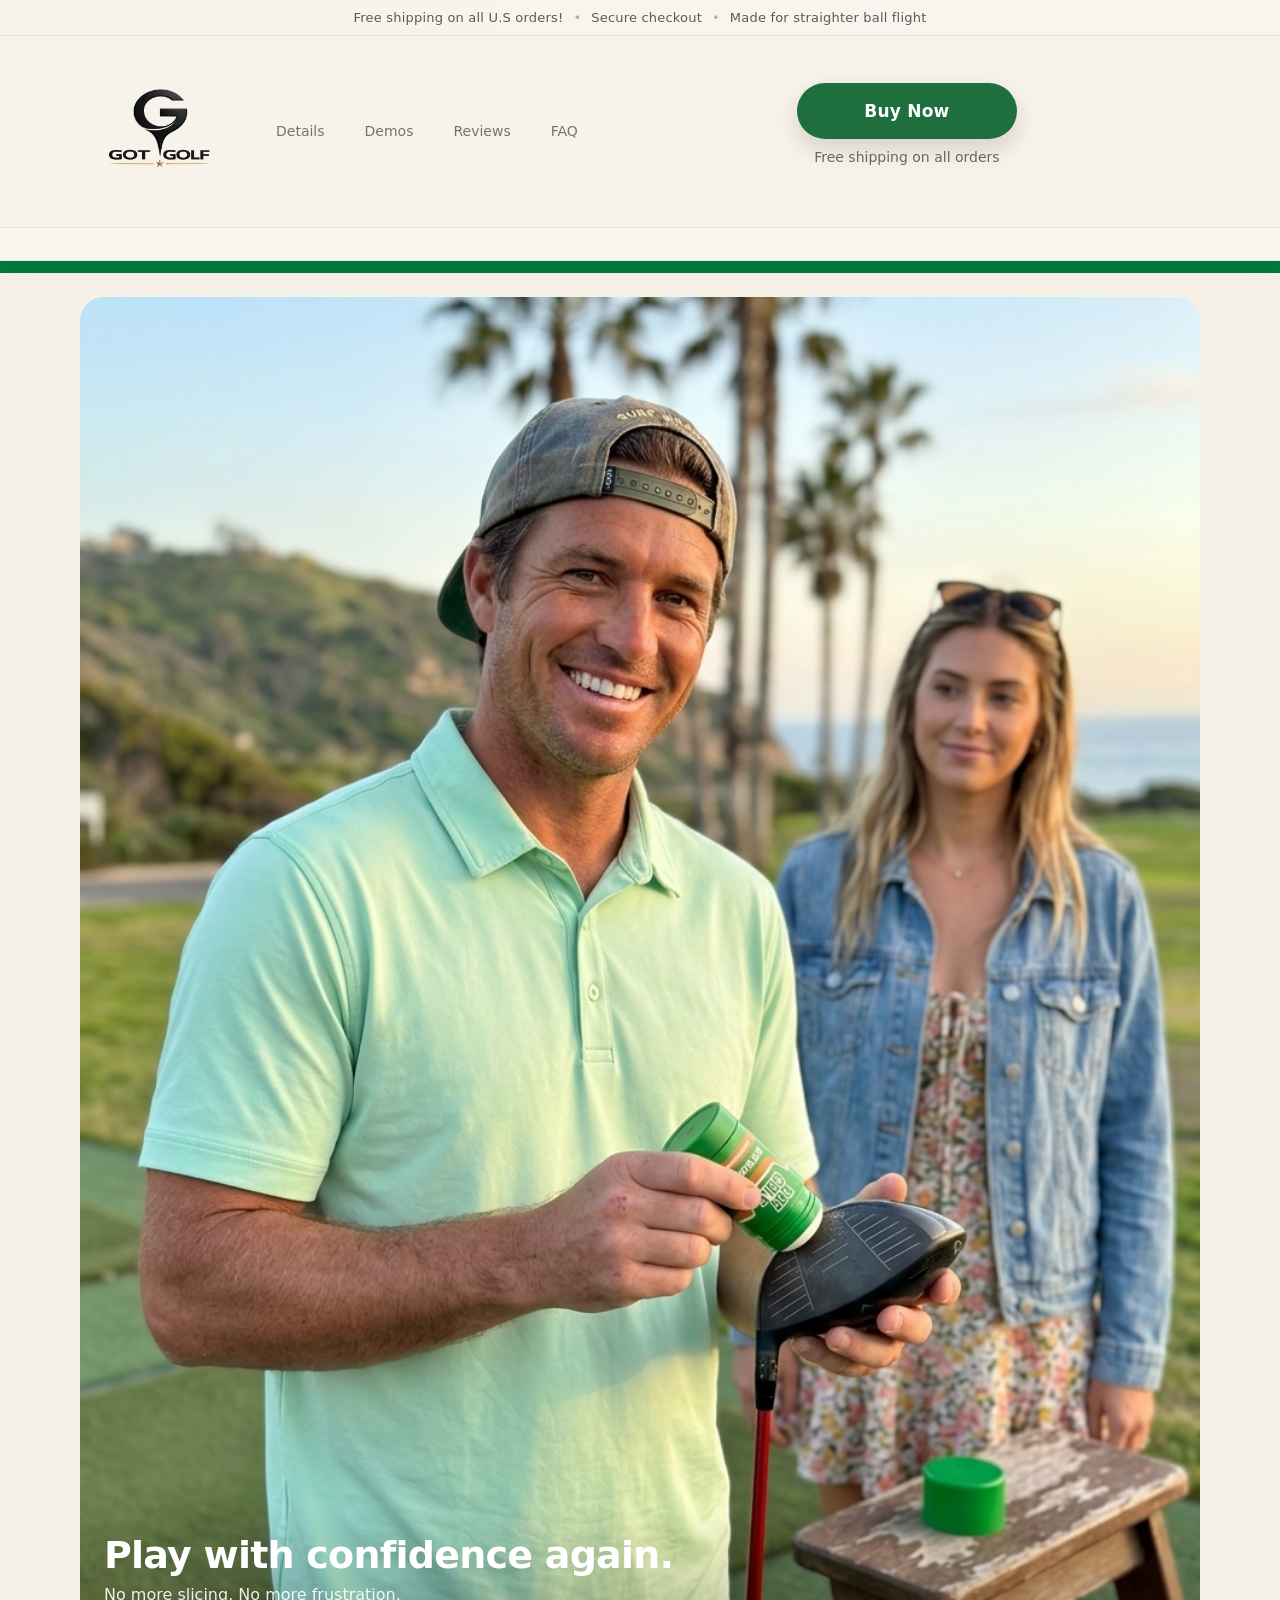
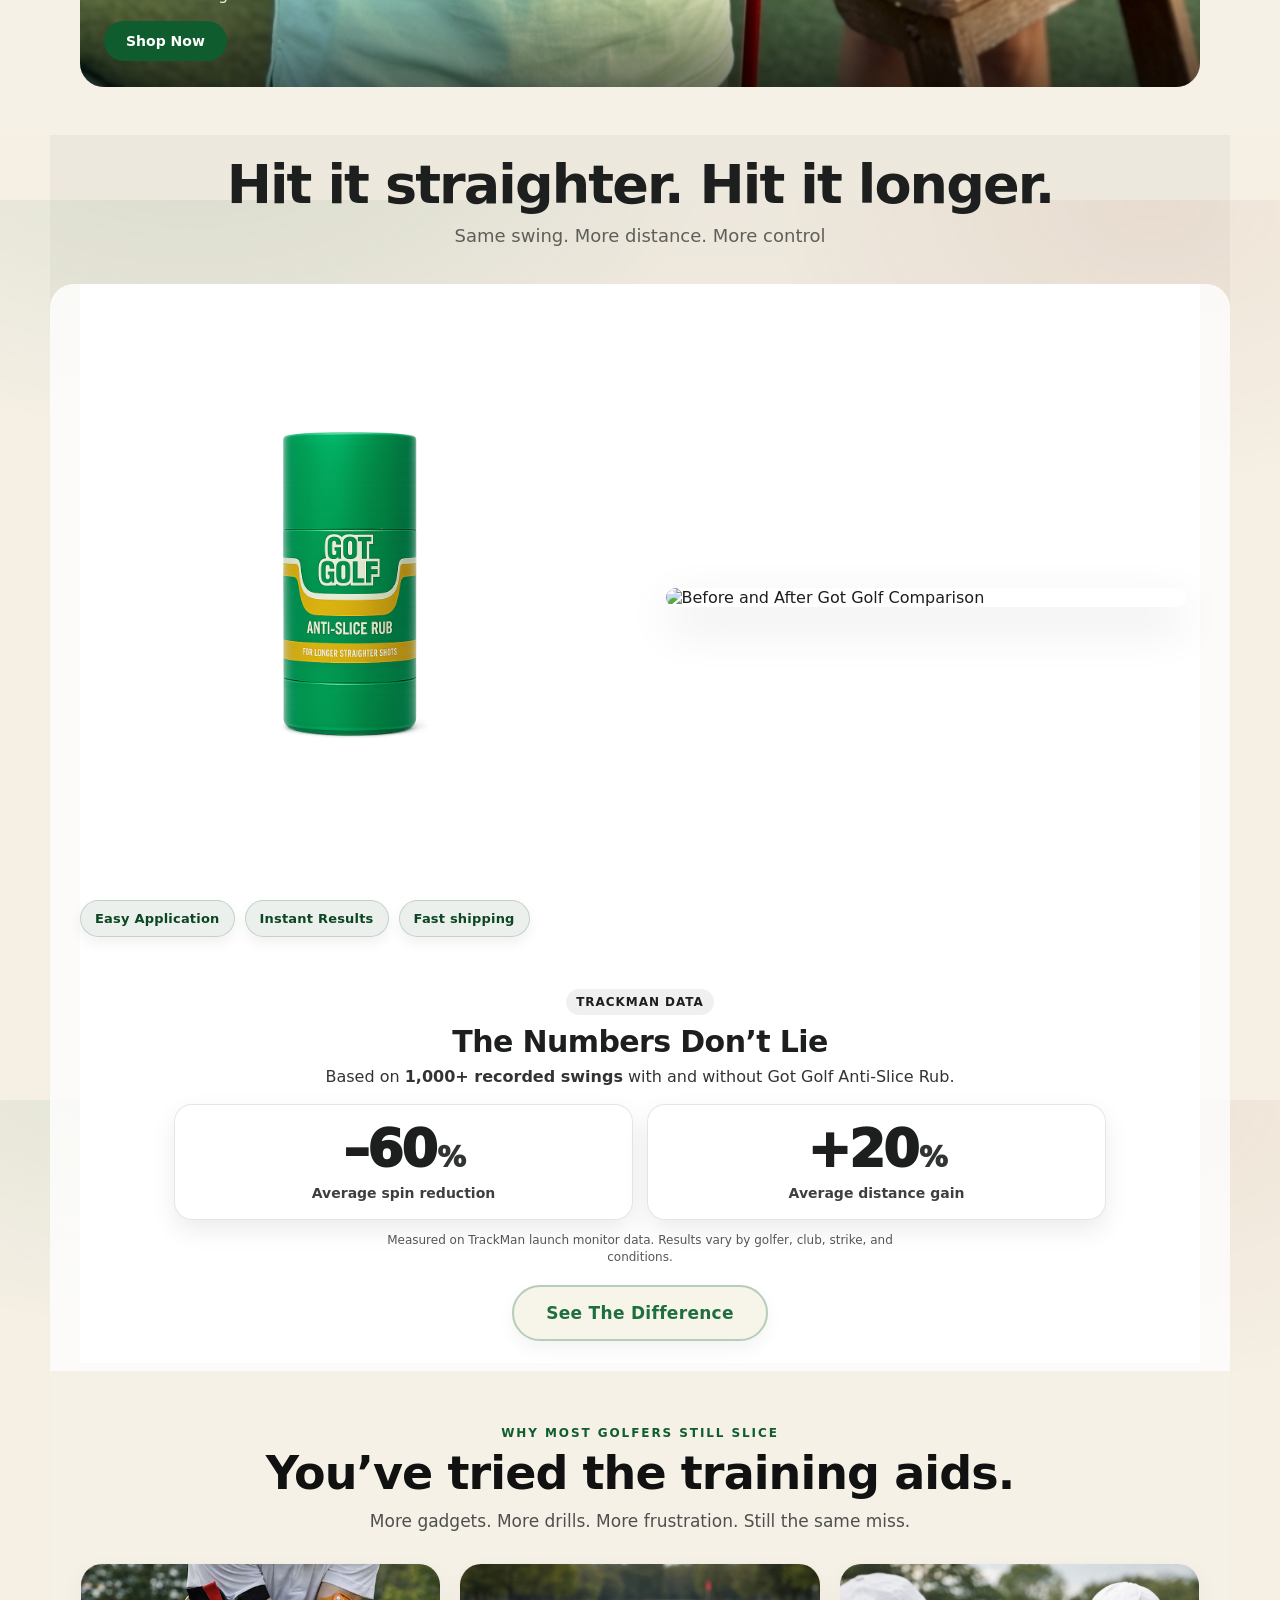
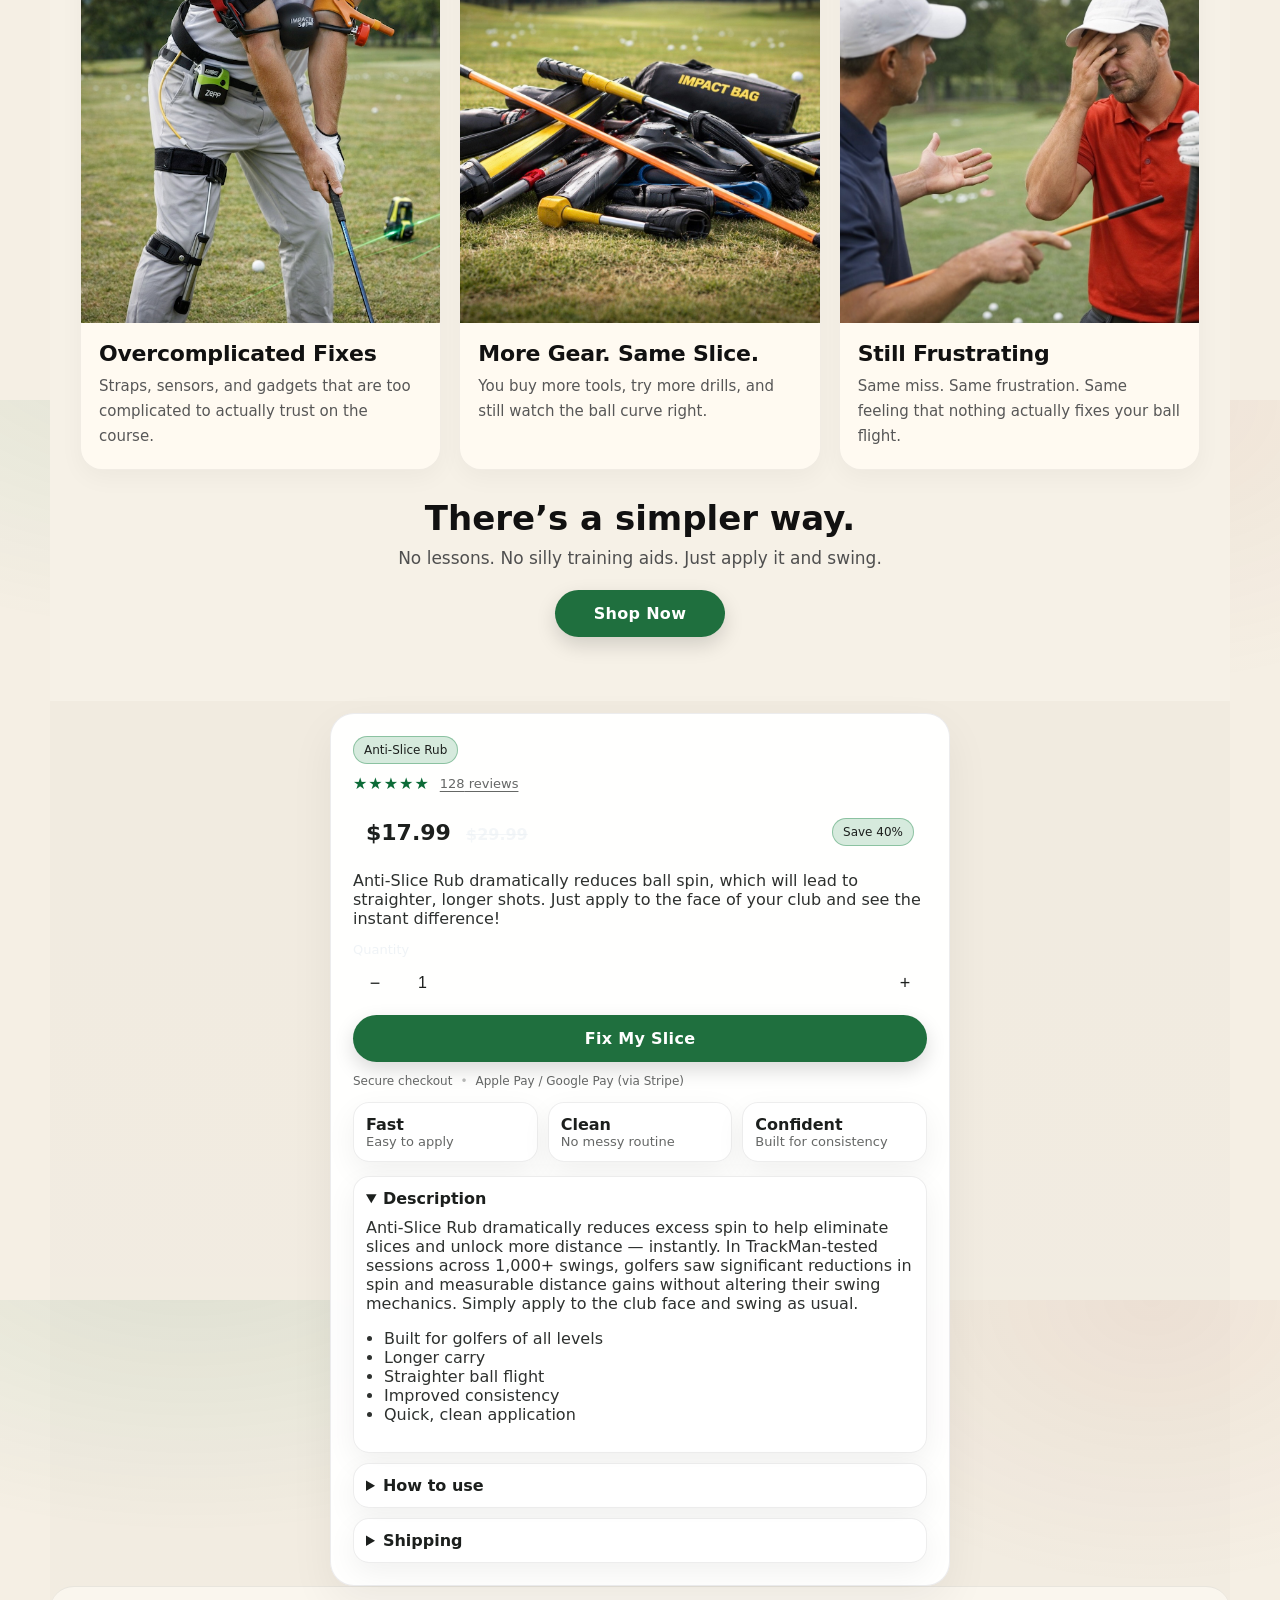
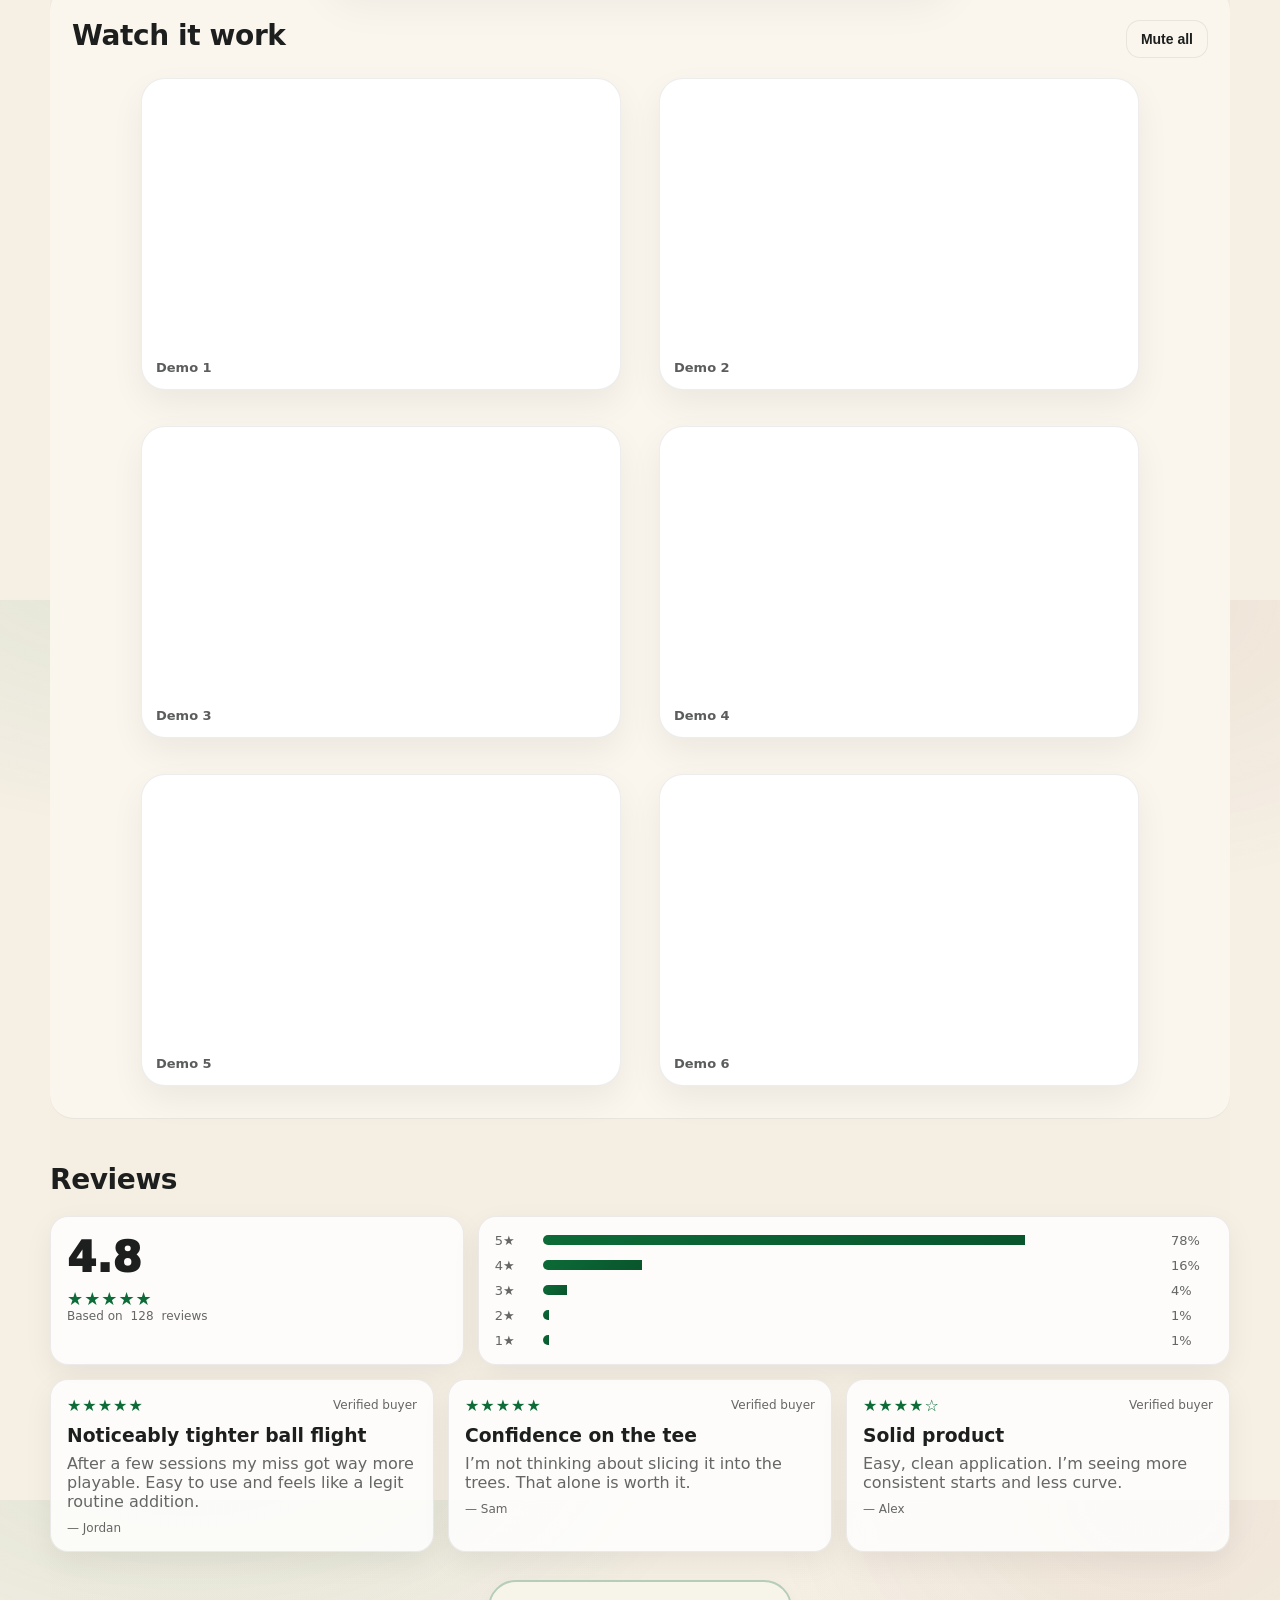
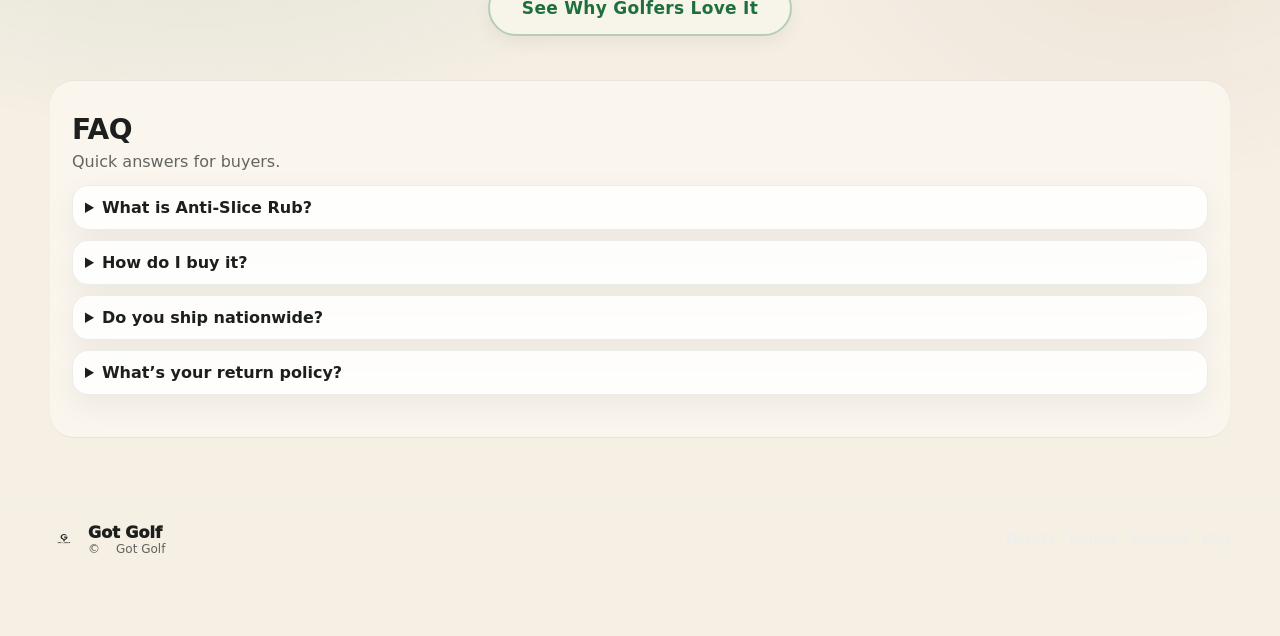
==== commit 3e0bc4aa: "Add files via upload" ====
--- a/index.html
+++ b/index.html
@@ -134,6 +134,20 @@
  <section class="hero hero--mobile">
  <img src="assets/hero.jpg" alt="Before and After Got Golf Comparison" class="hero-image">
 </section>
+<section class="ggLifestyle">
+ <div class="ggLifestyleWrap">
+   <div class="ggLifestyleImageBox">
+     <img src="assets/lifestyle-1.jpg" alt="Golfer smiling holding driver and Got Golf product">
+
+     <div class="ggLifestyleOverlay">
+       <h2>Play with confidence again.</h2>
+       <p>No more slicing. No more frustration.</p>
+       <a href="YOUR_STRIPE_LINK_HERE" class="ggLifestyleBtn">Shop Now</a>
+     </div>
+   </div>
+ </div>
+</section>
+
  <main class="container productPage">
    <section class="productGrid">
 <div class="heroCopy">
--- a/styles.css
+++ b/styles.css
@@ -2352,4 +2352,86 @@
  }
 }
 
-
+.ggLifestyle {
+ background: #f6f1e7;
+ padding: 24px 20px 48px;
+}
+
+.ggLifestyleWrap {
+ max-width: 1120px;
+ margin: 0 auto;
+}
+
+.ggLifestyleImageBox {
+ position: relative;
+ border-radius: 24px;
+ overflow: hidden;
+}
+
+.ggLifestyleImageBox img {
+ width: 100%;
+ height: auto;
+ display: block;
+}
+
+.ggLifestyleOverlay {
+ position: absolute;
+ bottom: 0;
+ left: 0;
+ right: 0;
+ padding: 28px 24px 26px;
+ background: linear-gradient(
+   to top,
+   rgba(0, 0, 0, 0.55),
+   rgba(0, 0, 0, 0.15),
+   transparent
+ );
+ color: #ffffff;
+}
+
+.ggLifestyleOverlay h2 {
+ margin: 0 0 6px;
+ font-size: clamp(26px, 3vw, 38px);
+ line-height: 1.1;
+ letter-spacing: -0.02em;
+}
+
+.ggLifestyleOverlay p {
+ margin: 0 0 14px;
+ font-size: 16px;
+ line-height: 1.5;
+ opacity: 0.9;
+}
+
+.ggLifestyleBtn {
+ display: inline-flex;
+ align-items: center;
+ justify-content: center;
+ padding: 12px 22px;
+ border-radius: 999px;
+ background: #0f5c2e;
+ color: #ffffff;
+ text-decoration: none;
+ font-weight: 700;
+ font-size: 14px;
+}
+
+.ggLifestyleBtn:hover {
+ opacity: 0.95;
+}
+
+@media (max-width: 768px) {
+ .ggLifestyleOverlay {
+   padding: 22px 18px;
+ }
+
+ .ggLifestyleOverlay h2 {
+   font-size: 24px;
+ }
+
+ .ggLifestyleOverlay p {
+   font-size: 14px;
+ }
+}
+
+
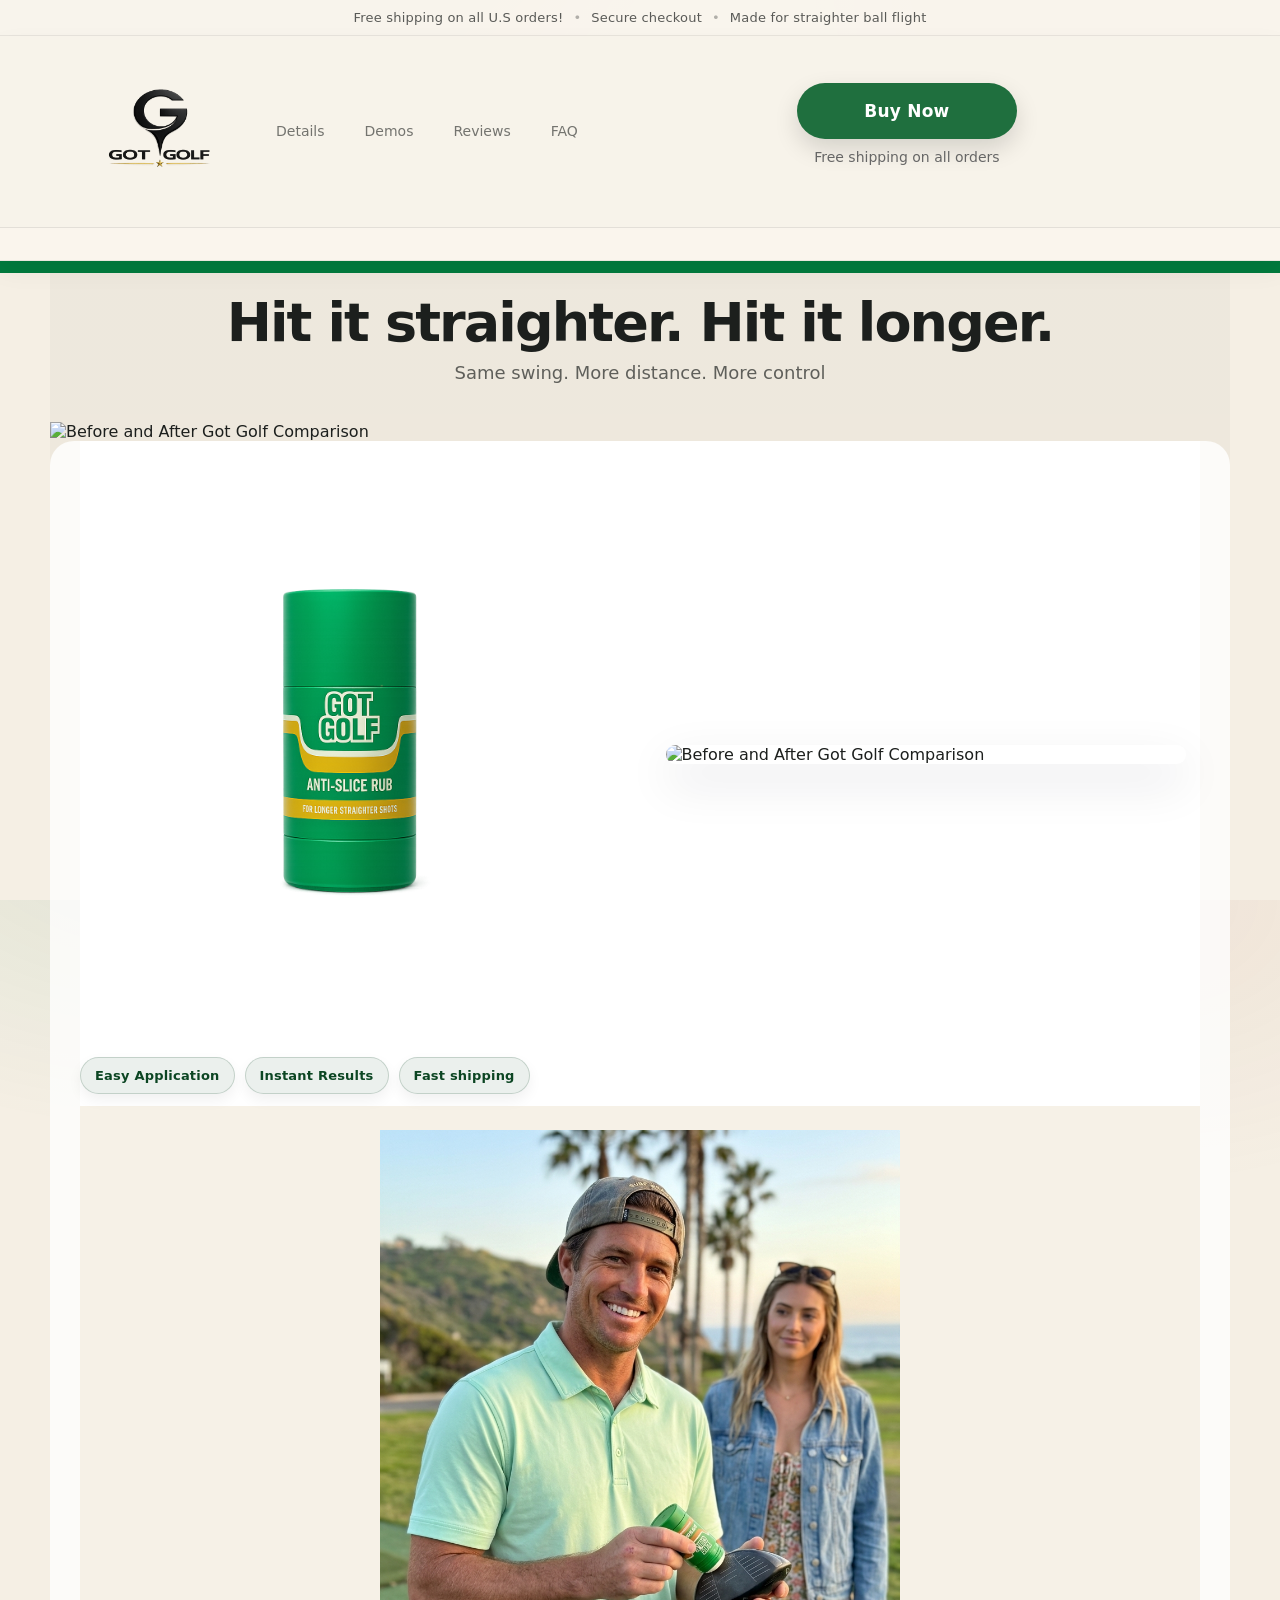
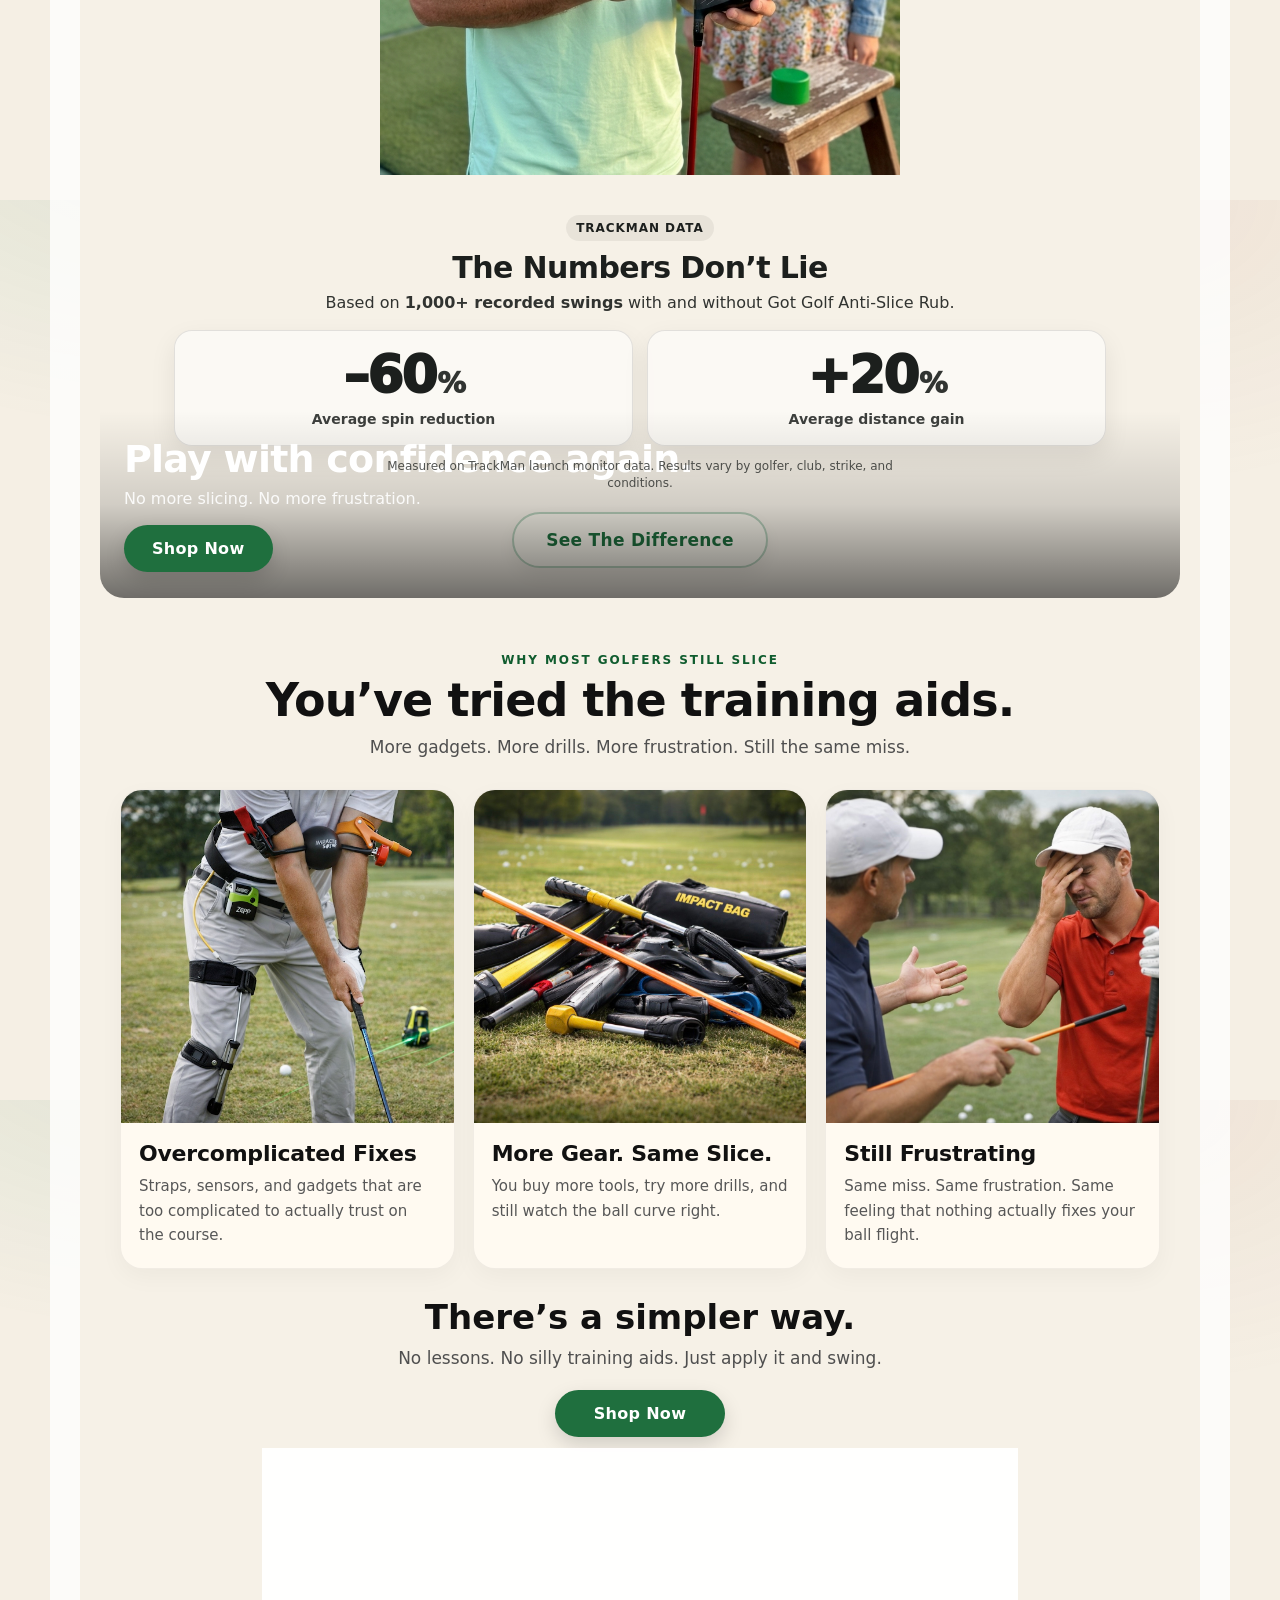
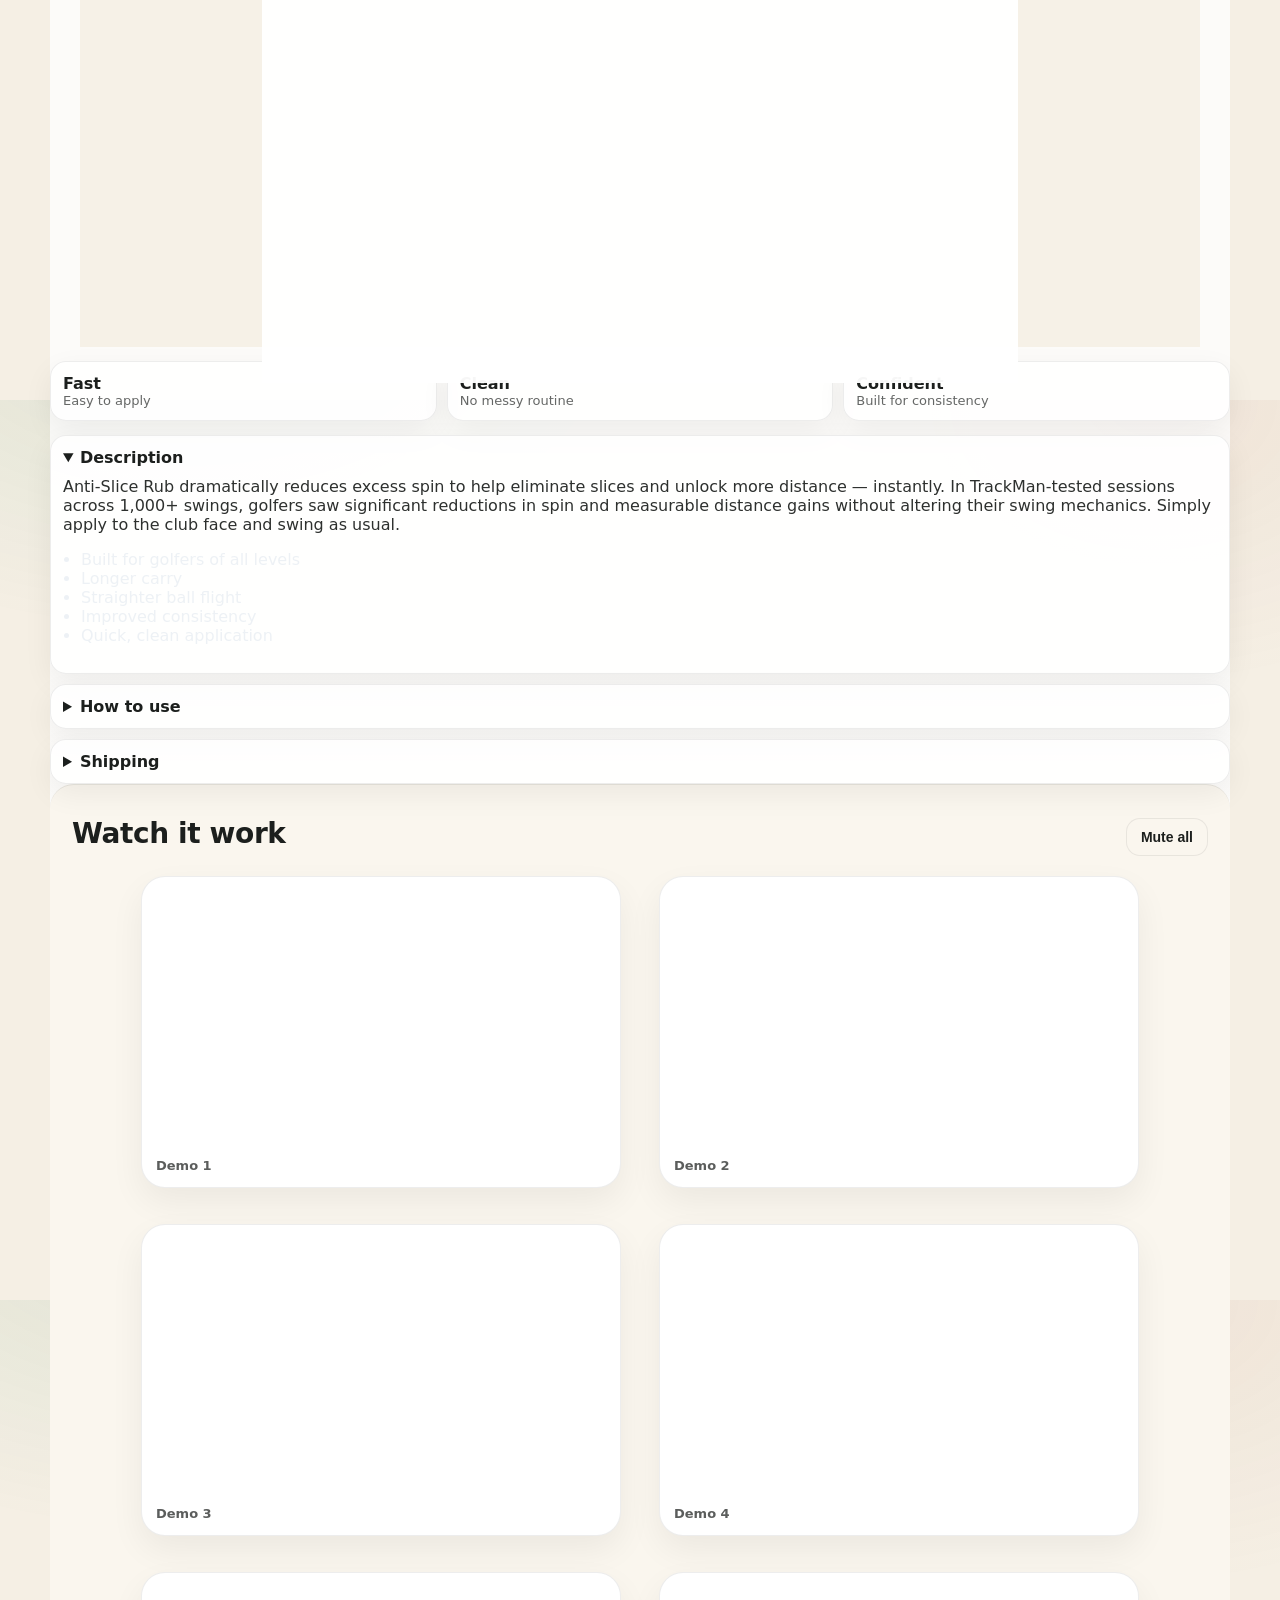
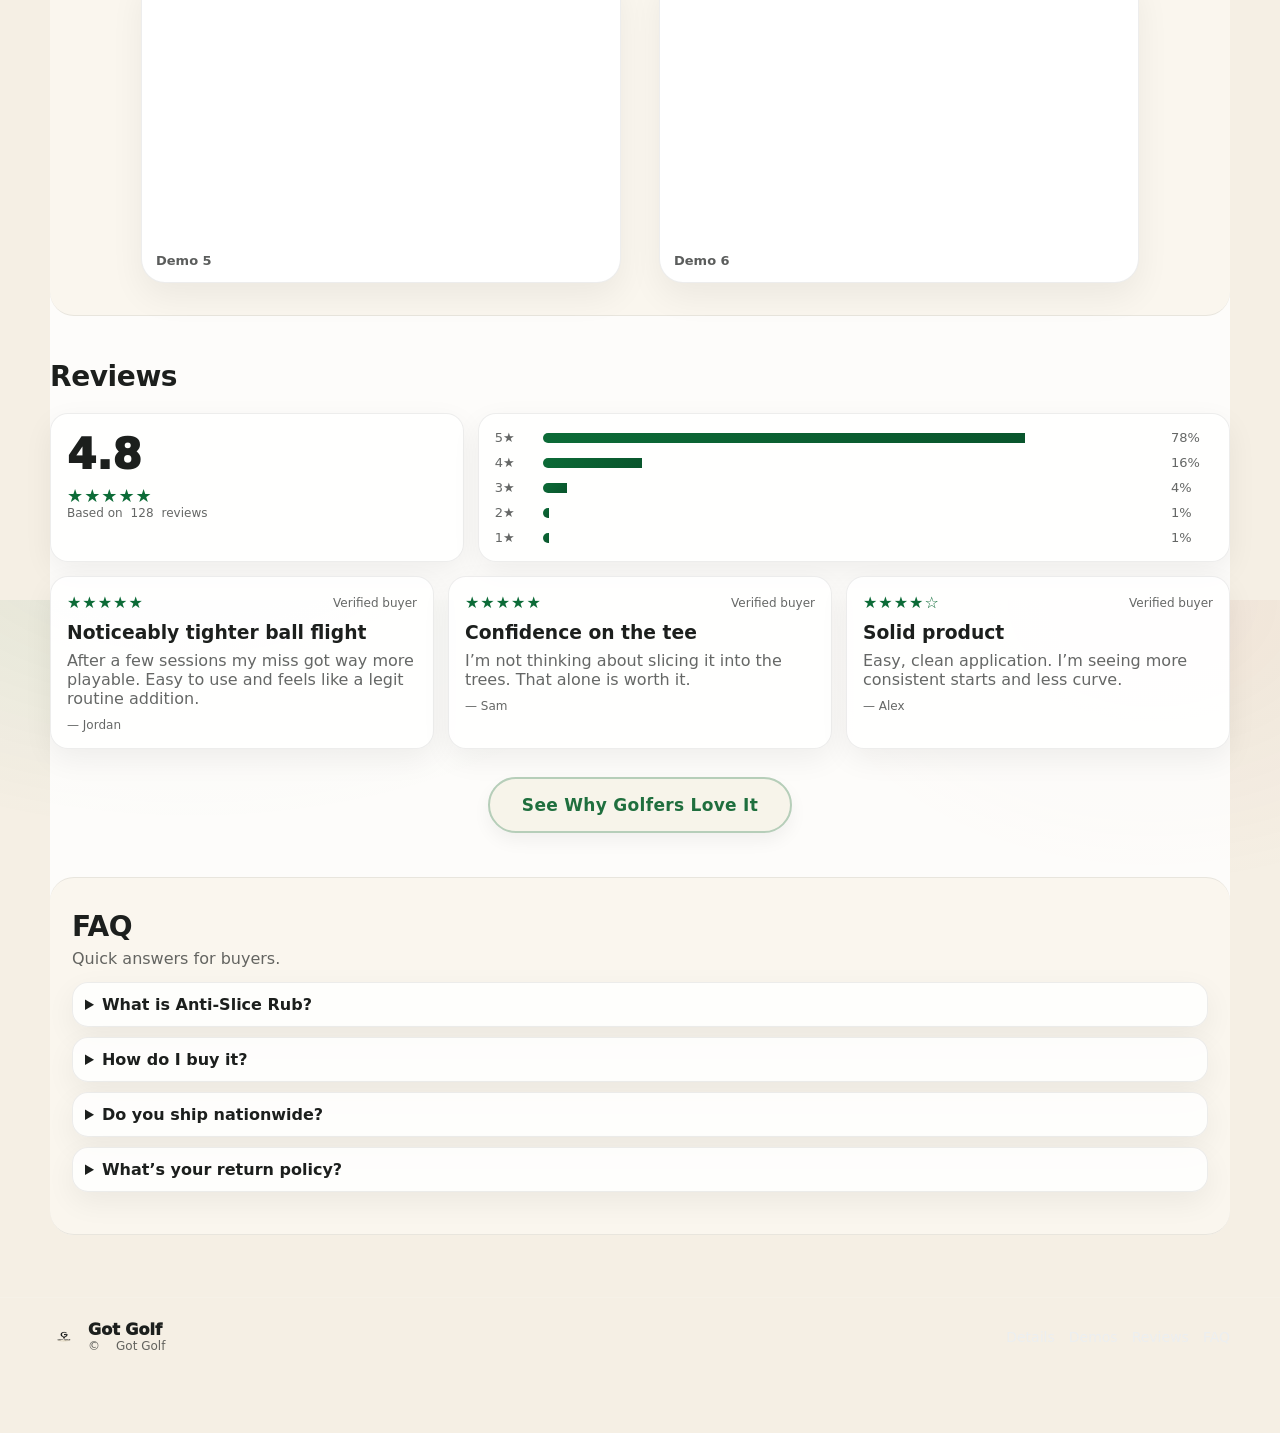
==== commit a52ca61c: "Add files via upload" ====
--- a/index.html
+++ b/index.html
@@ -132,17 +132,7 @@
  <!-- Main product section -->
 
  <section class="hero hero--mobile">
- <img src="assets/hero.jpg" alt="Before and After Got Golf Comparison" class="hero-image">
-</section>
-<section class="ggLifestyle">
- <div class="ggLifestyleWrap">
-   <div class="ggLifestyleImageBox">
-     <img src="assets/lifestyle-1.jpg" alt="Golfer smiling holding driver and Got Golf product">
-
-     <div class="ggLifestyleOverlay">
-       <h2>Play with confidence again.</h2>
-       <p>No more slicing. No more frustration.</p>
-       <a href="YOUR_STRIPE_LINK_HERE" class="ggLifestyleBtn">Shop Now</a>
+ 
      </div>
    </div>
  </div>
@@ -158,7 +148,10 @@
  <p class="hero-sub">
   Same swing. More distance. More control</p>
 </div>
-
+<img src="assets/hero.jpg" alt="Before and After Got Golf Comparison" class="hero-image">
+</section>
+
+    </div>
      <!-- Gallery -->
      <div class="gallery">
        <div class="gallery__main">
@@ -183,7 +176,16 @@
    <div class="badge">Instant Results</div>
    <div class="badge">Fast shipping</div>
  </div>
-
+<section class="ggLifestyle">
+ <div class="ggLifestyleWrap">
+   <div class="ggLifestyleImageBox">
+     <img src="assets/lifestyle-1.jpg" alt="Golfer smiling holding driver and Got Golf product">
+
+     <div class="ggLifestyleOverlay">
+       <h2>Play with confidence again.</h2>
+       <p>No more slicing. No more frustration.</p>
+       <a href="https://buy.stripe.com/6oU7sLfjd6vxec6aGV6g804" class="ggLifestyleBtn">Shop Now</a>
+      </div>
  <section class="numbers" aria-label="Performance statistics">
  <div class="numbers__inner">
    <div class="numbers__header">
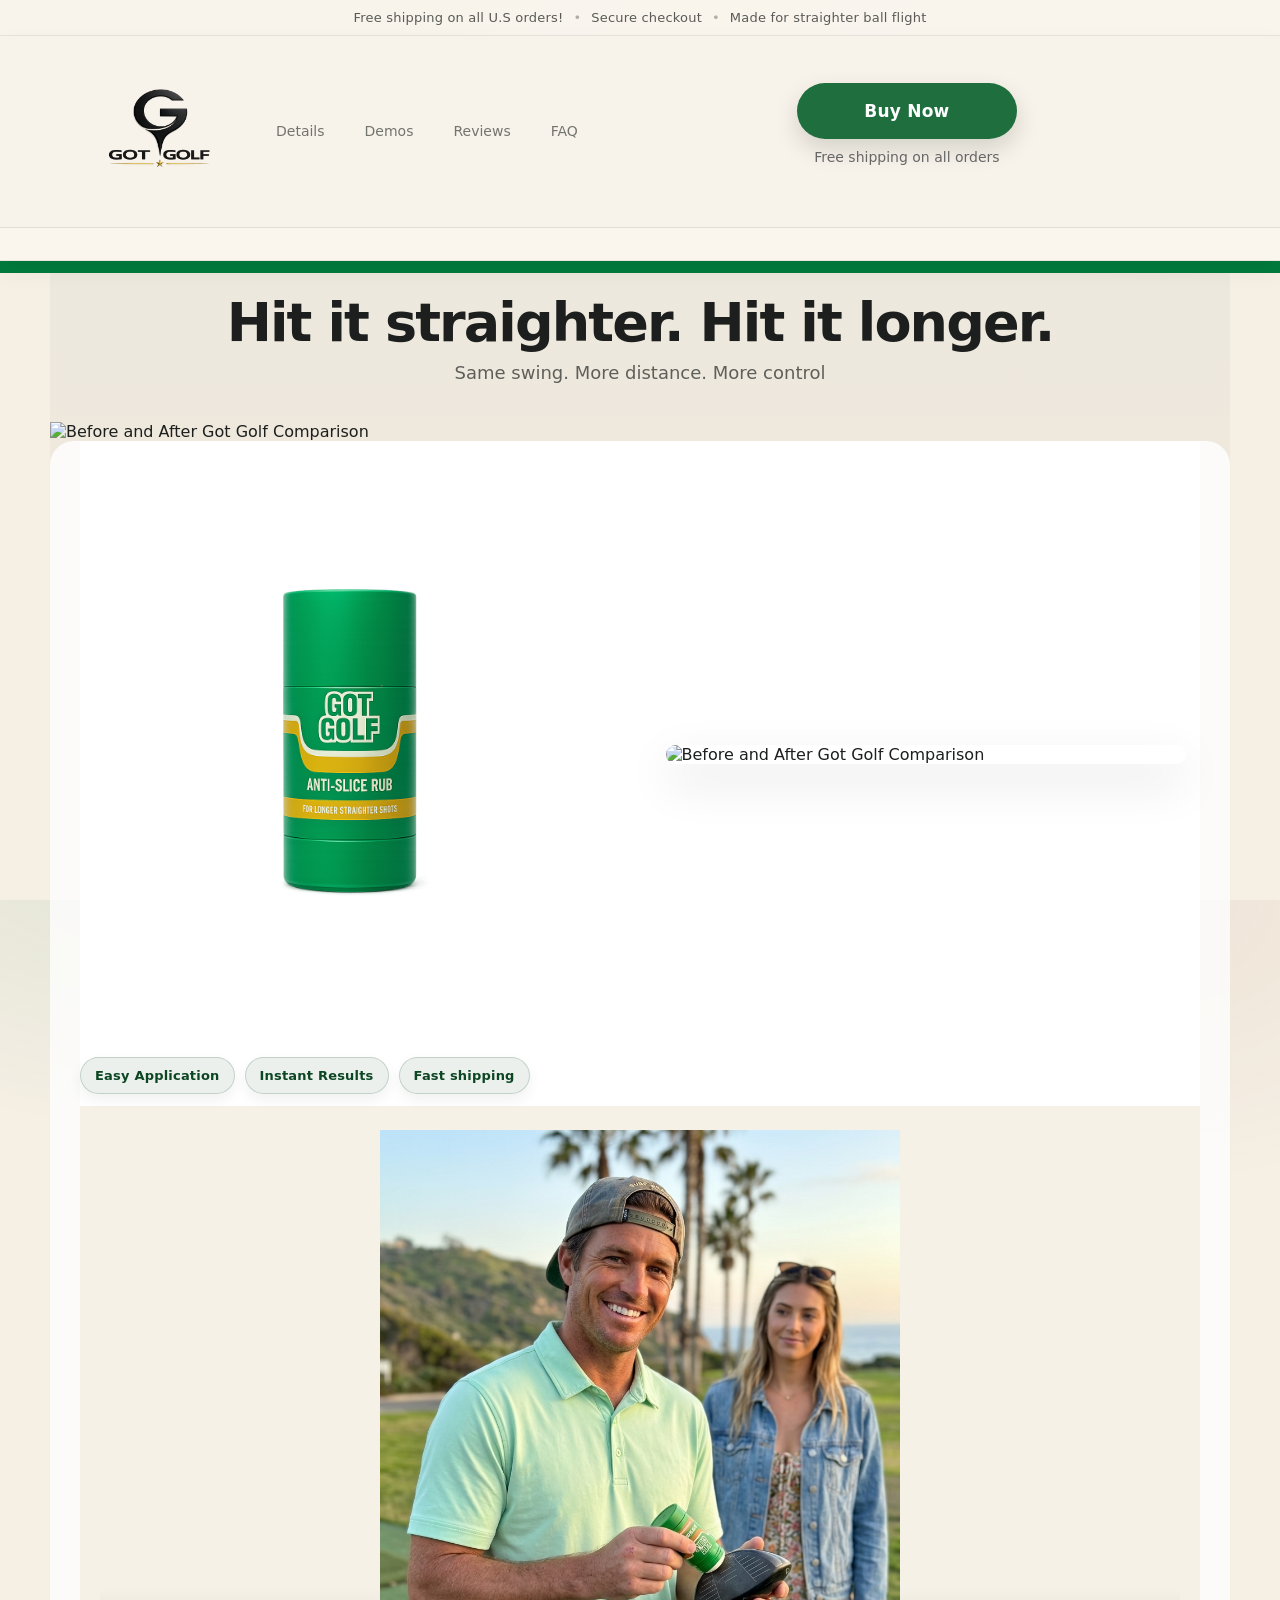
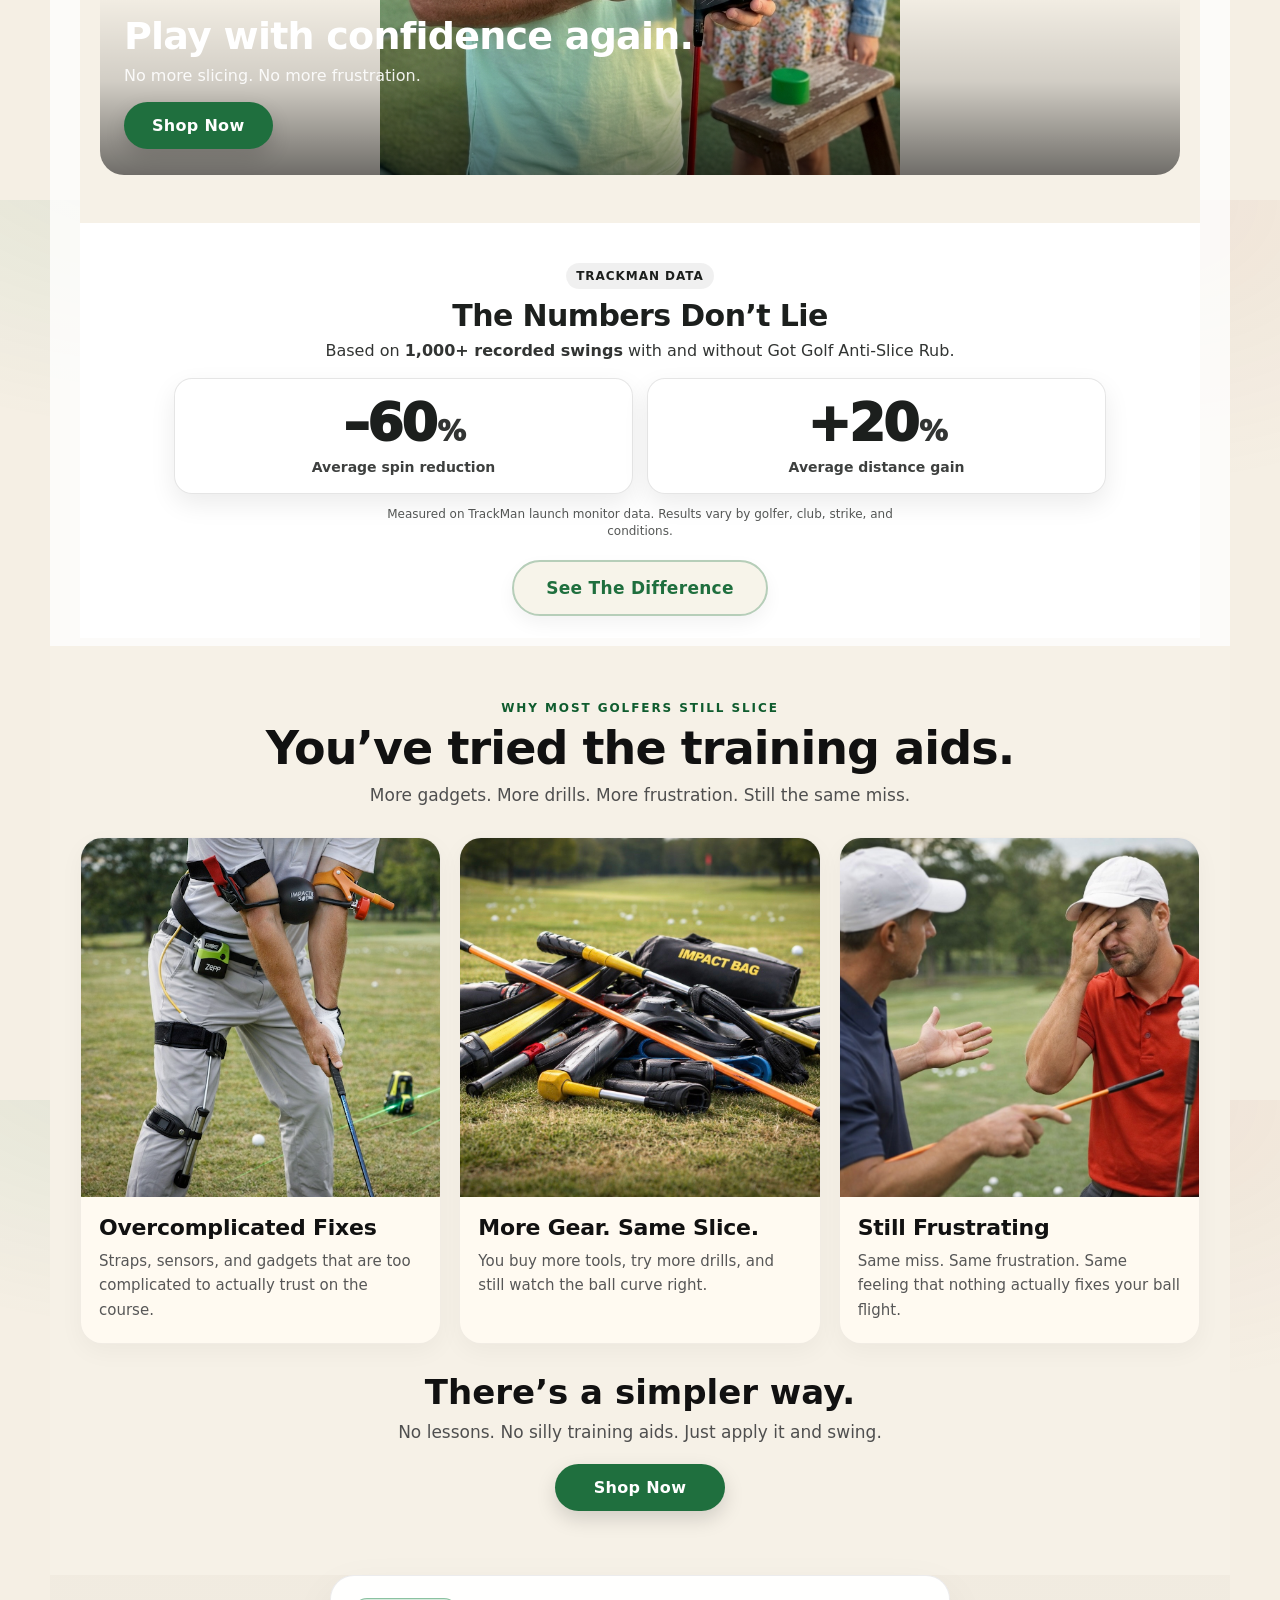
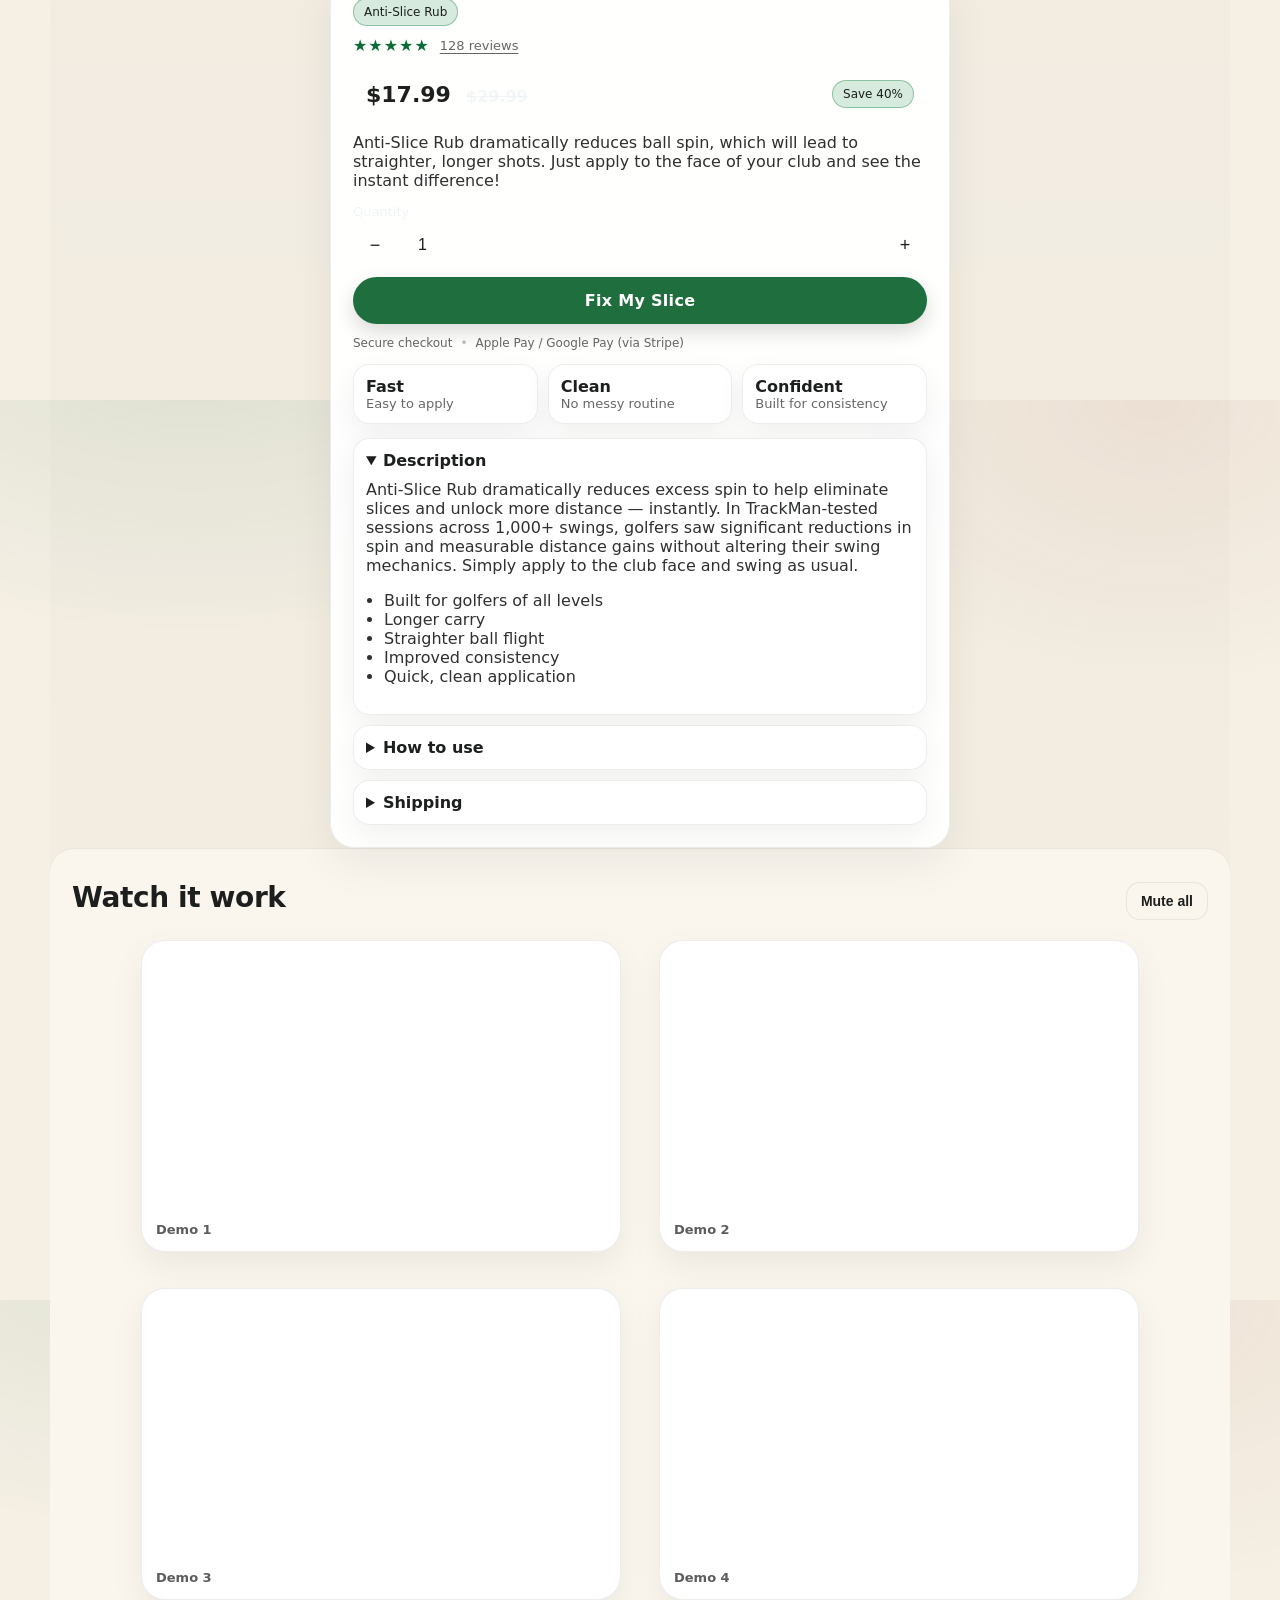
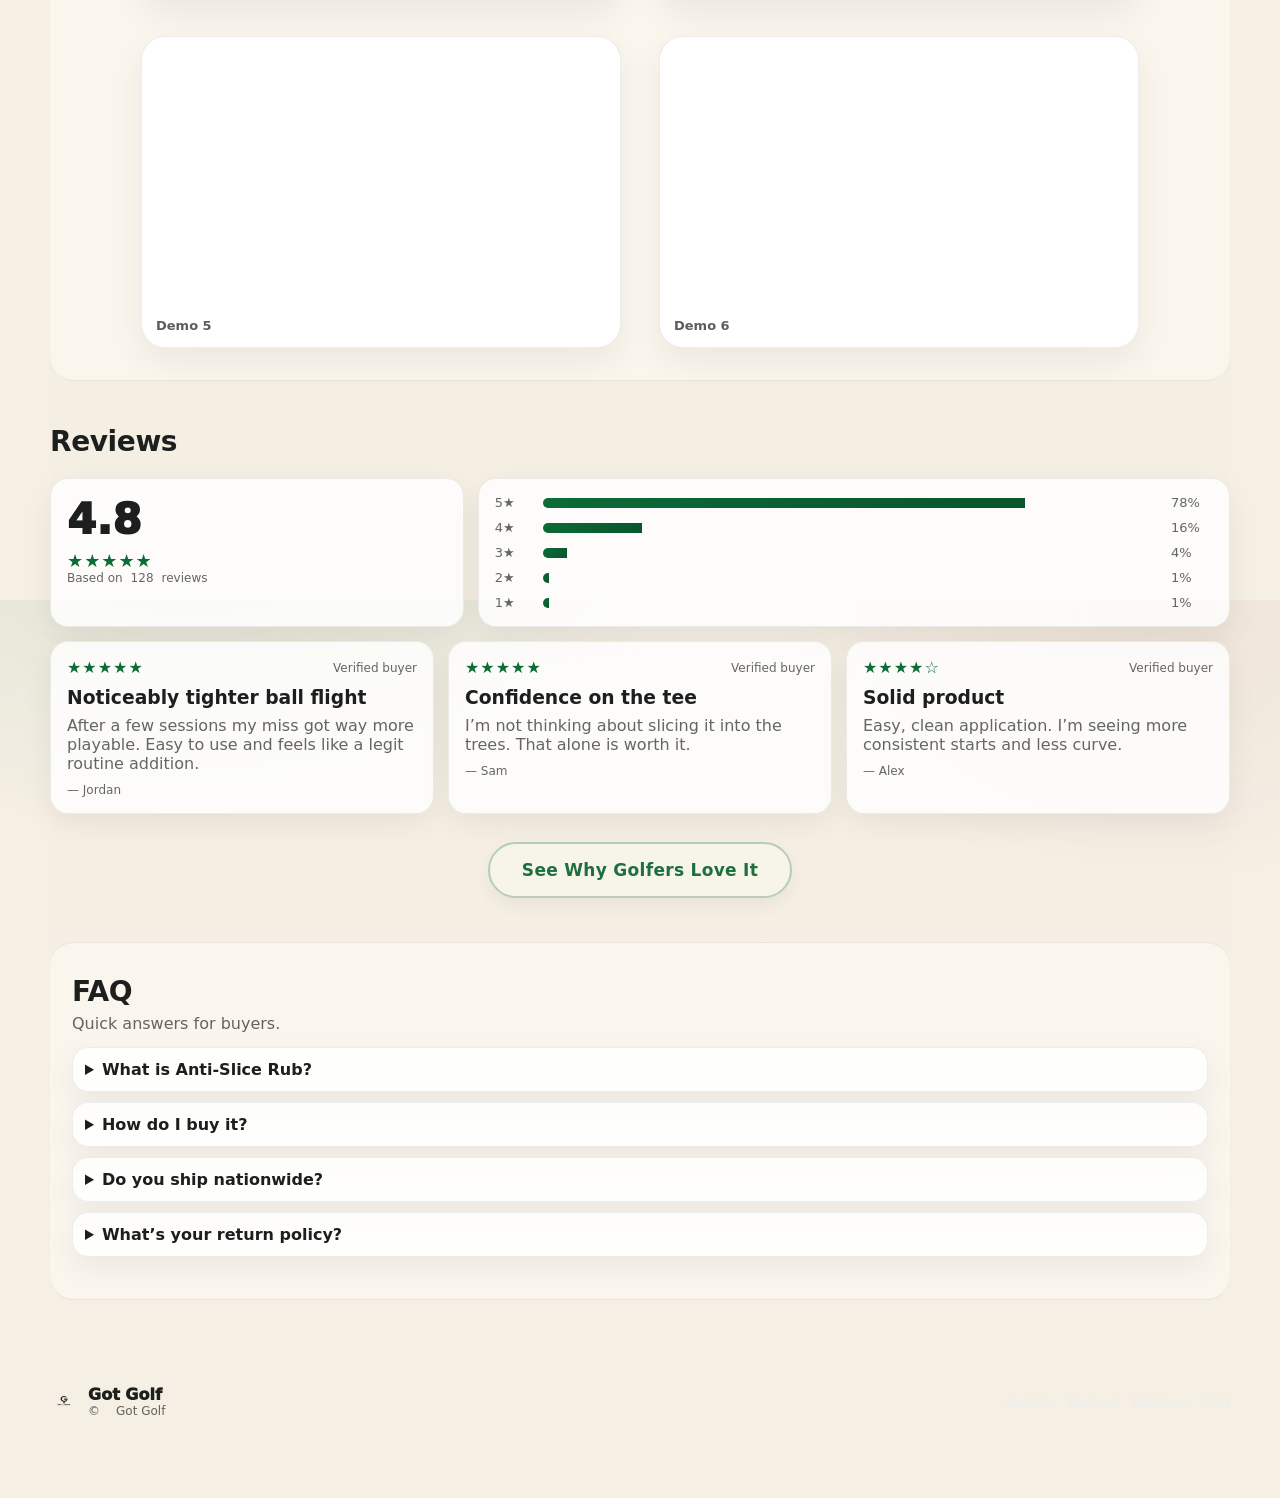
==== commit 3ef74087: "Add files via upload" ====
--- a/index.html
+++ b/index.html
@@ -172,11 +172,14 @@
  </div>
 
  <div class="galleryBadges">
+
+ 
+
    <div class="badge">Easy Application</div>
    <div class="badge">Instant Results</div>
    <div class="badge">Fast shipping</div>
  </div>
-<section class="ggLifestyle">
+ <section class="ggLifestyle">
  <div class="ggLifestyleWrap">
    <div class="ggLifestyleImageBox">
      <img src="assets/lifestyle-1.jpg" alt="Golfer smiling holding driver and Got Golf product">
@@ -186,6 +189,9 @@
        <p>No more slicing. No more frustration.</p>
        <a href="https://buy.stripe.com/6oU7sLfjd6vxec6aGV6g804" class="ggLifestyleBtn">Shop Now</a>
       </div>
+    </div>
+    </section>
+    
  <section class="numbers" aria-label="Performance statistics">
  <div class="numbers__inner">
    <div class="numbers__header">
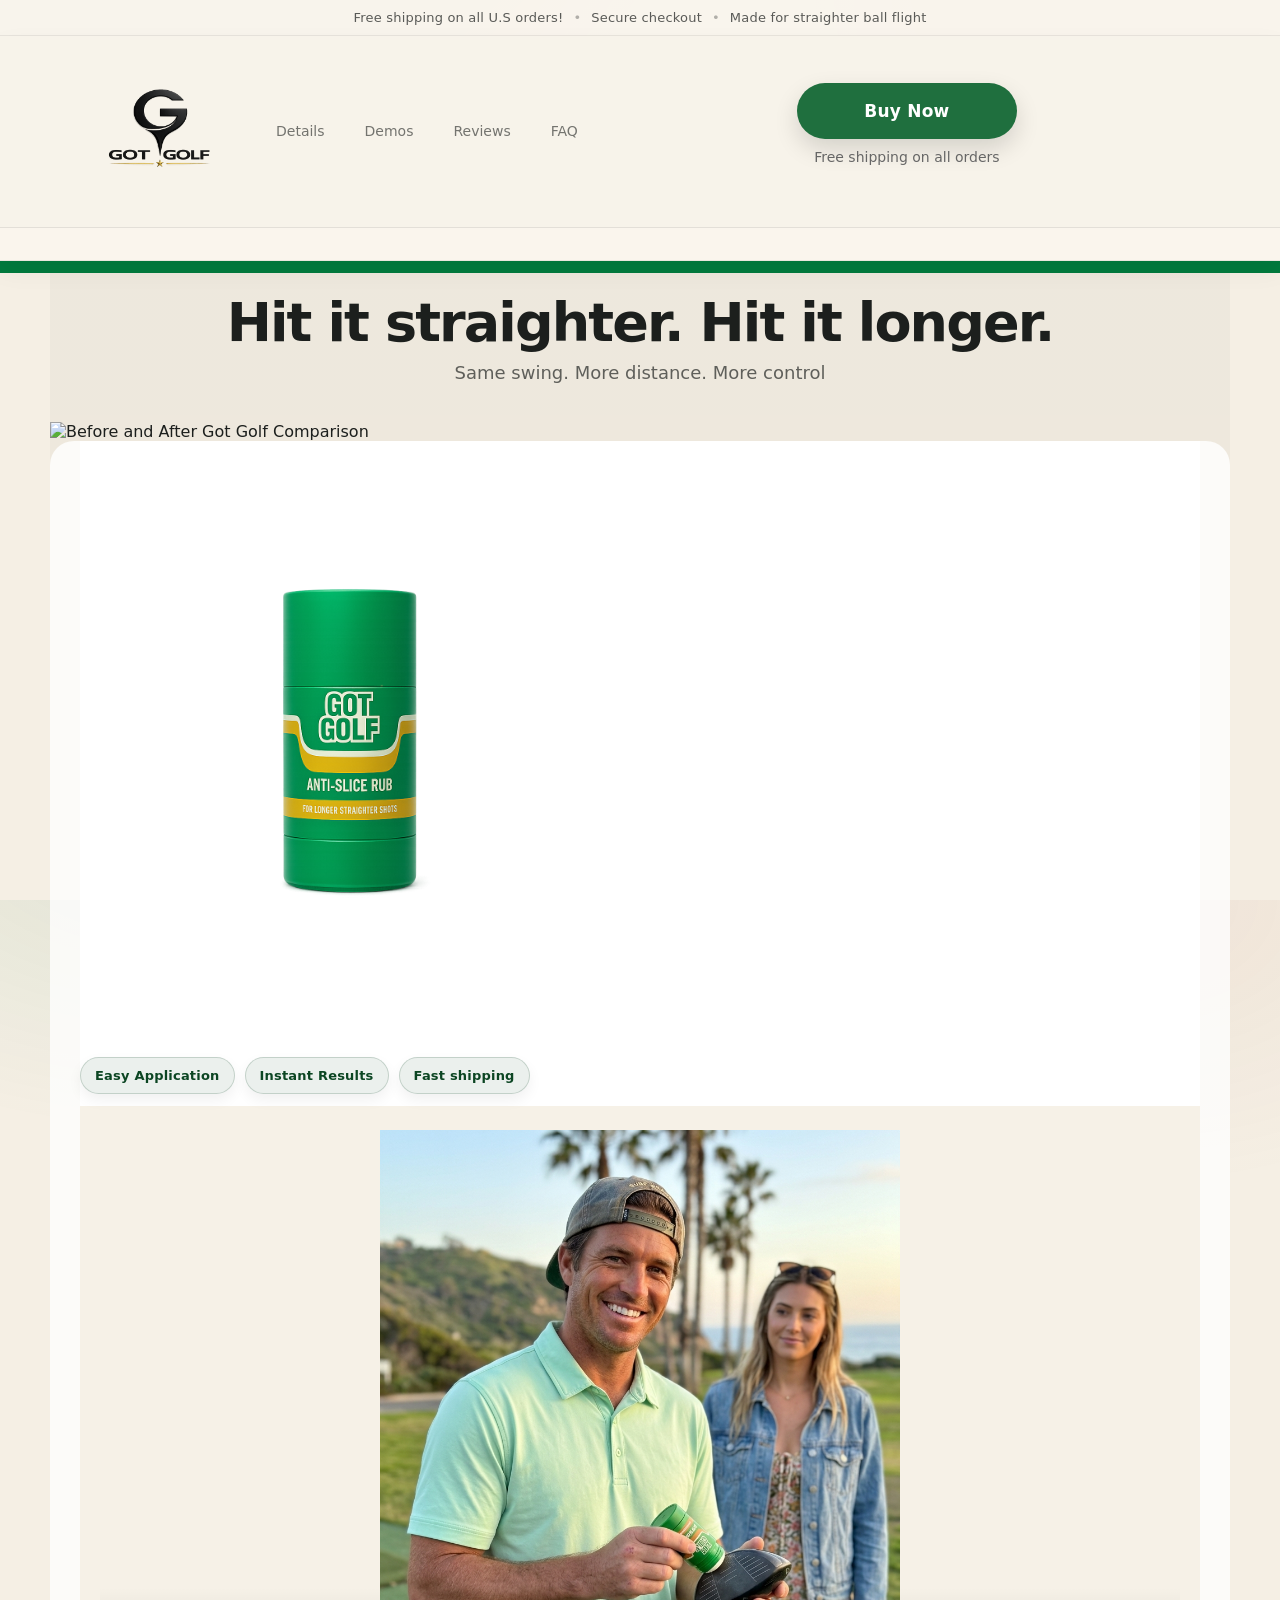
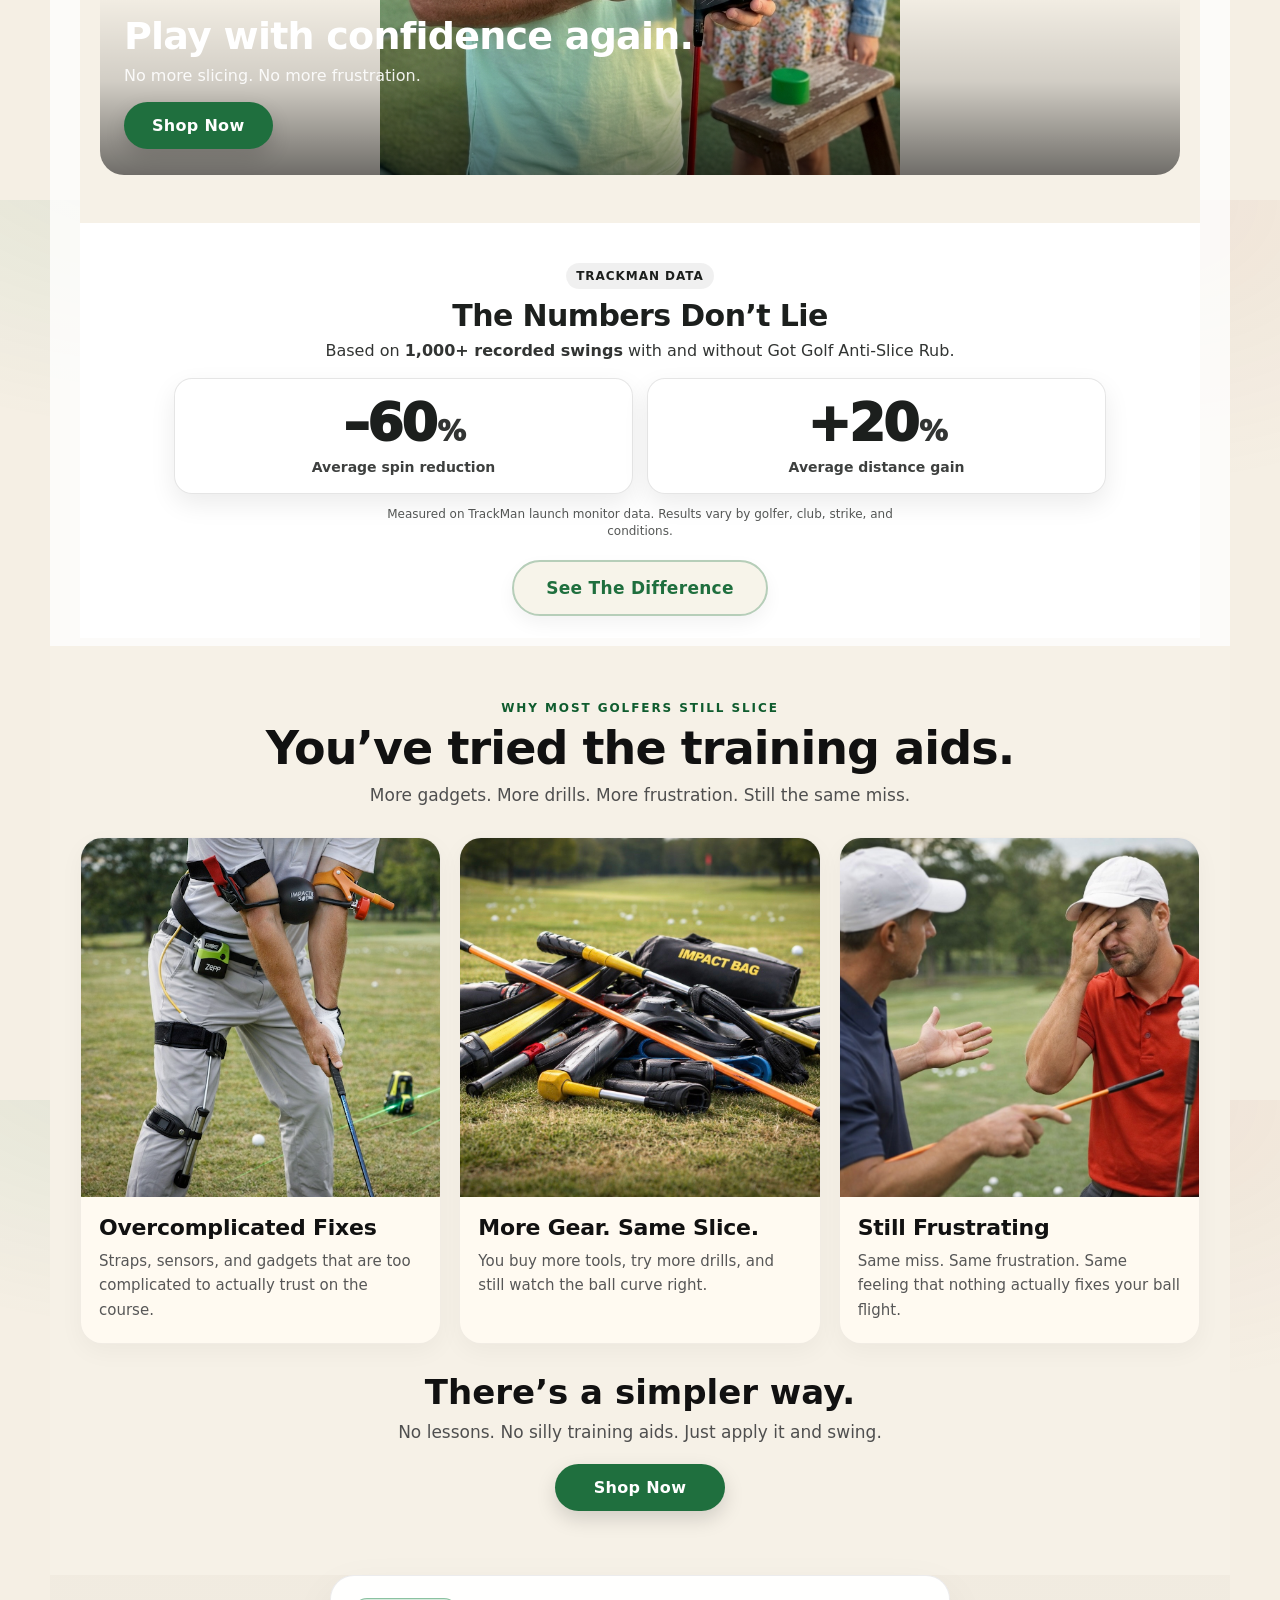
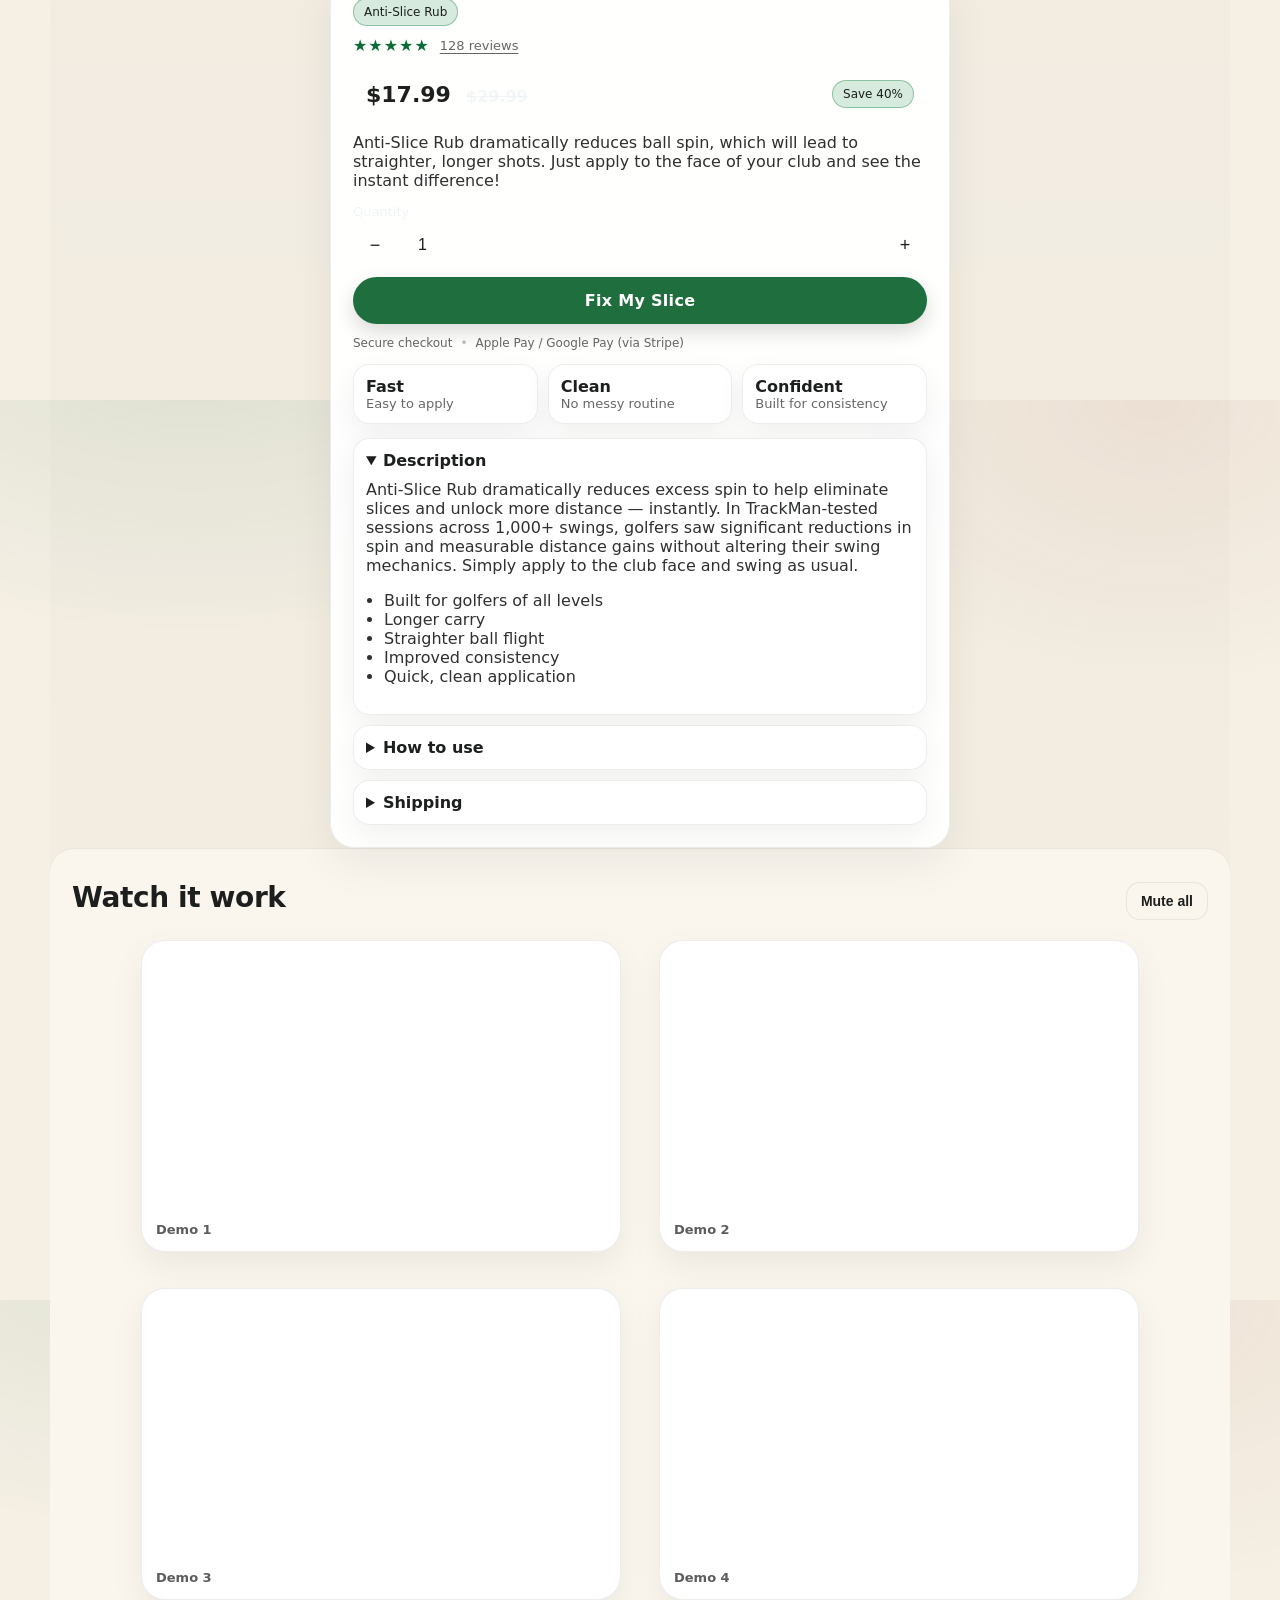
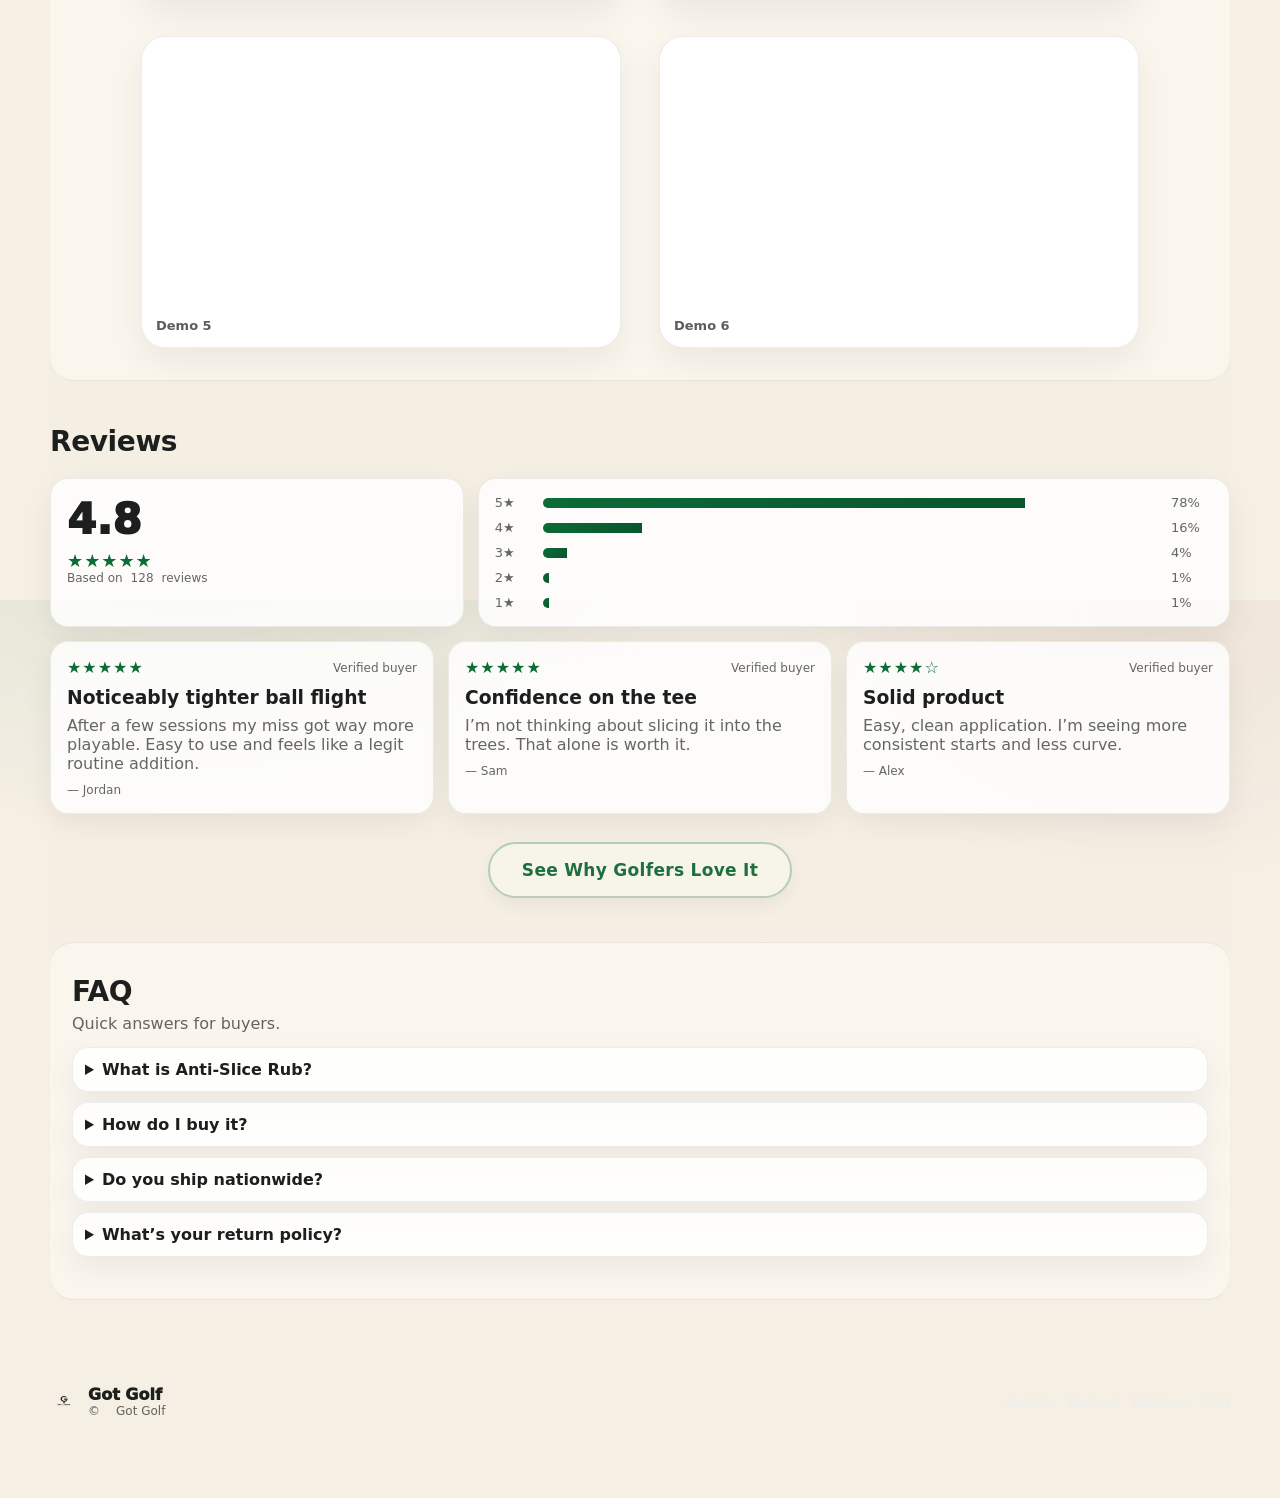
==== commit 55c3a90c: "Add files via upload" ====
--- a/index.html
+++ b/index.html
@@ -160,14 +160,7 @@
      <img class="product-image" src="assets/main-trans.png" alt="Got Golf Anti-Slice Rub">
    </div>
 
-   <div class="golf-sideVisual">
-     <img
-       src="assets/hero.jpg"
-       alt="Before and After Got Golf Comparison"
-       class="golf-sideVisual__img"
-       loading="lazy"
->
-</div>
+  
    
  </div>
 
@@ -191,7 +184,7 @@
       </div>
     </div>
     </section>
-    
+
  <section class="numbers" aria-label="Performance statistics">
  <div class="numbers__inner">
    <div class="numbers__header">
--- a/styles.css
+++ b/styles.css
@@ -230,8 +230,8 @@
 
 /* Buy box */
 .buyBox{
- position: sticky;
- top: 92px;
+ position: static;
+ top: auto;
  border: 1px solid var(--line);
  background: rgba(255,255,255,.82);
  backdrop-filter: blur(10px);
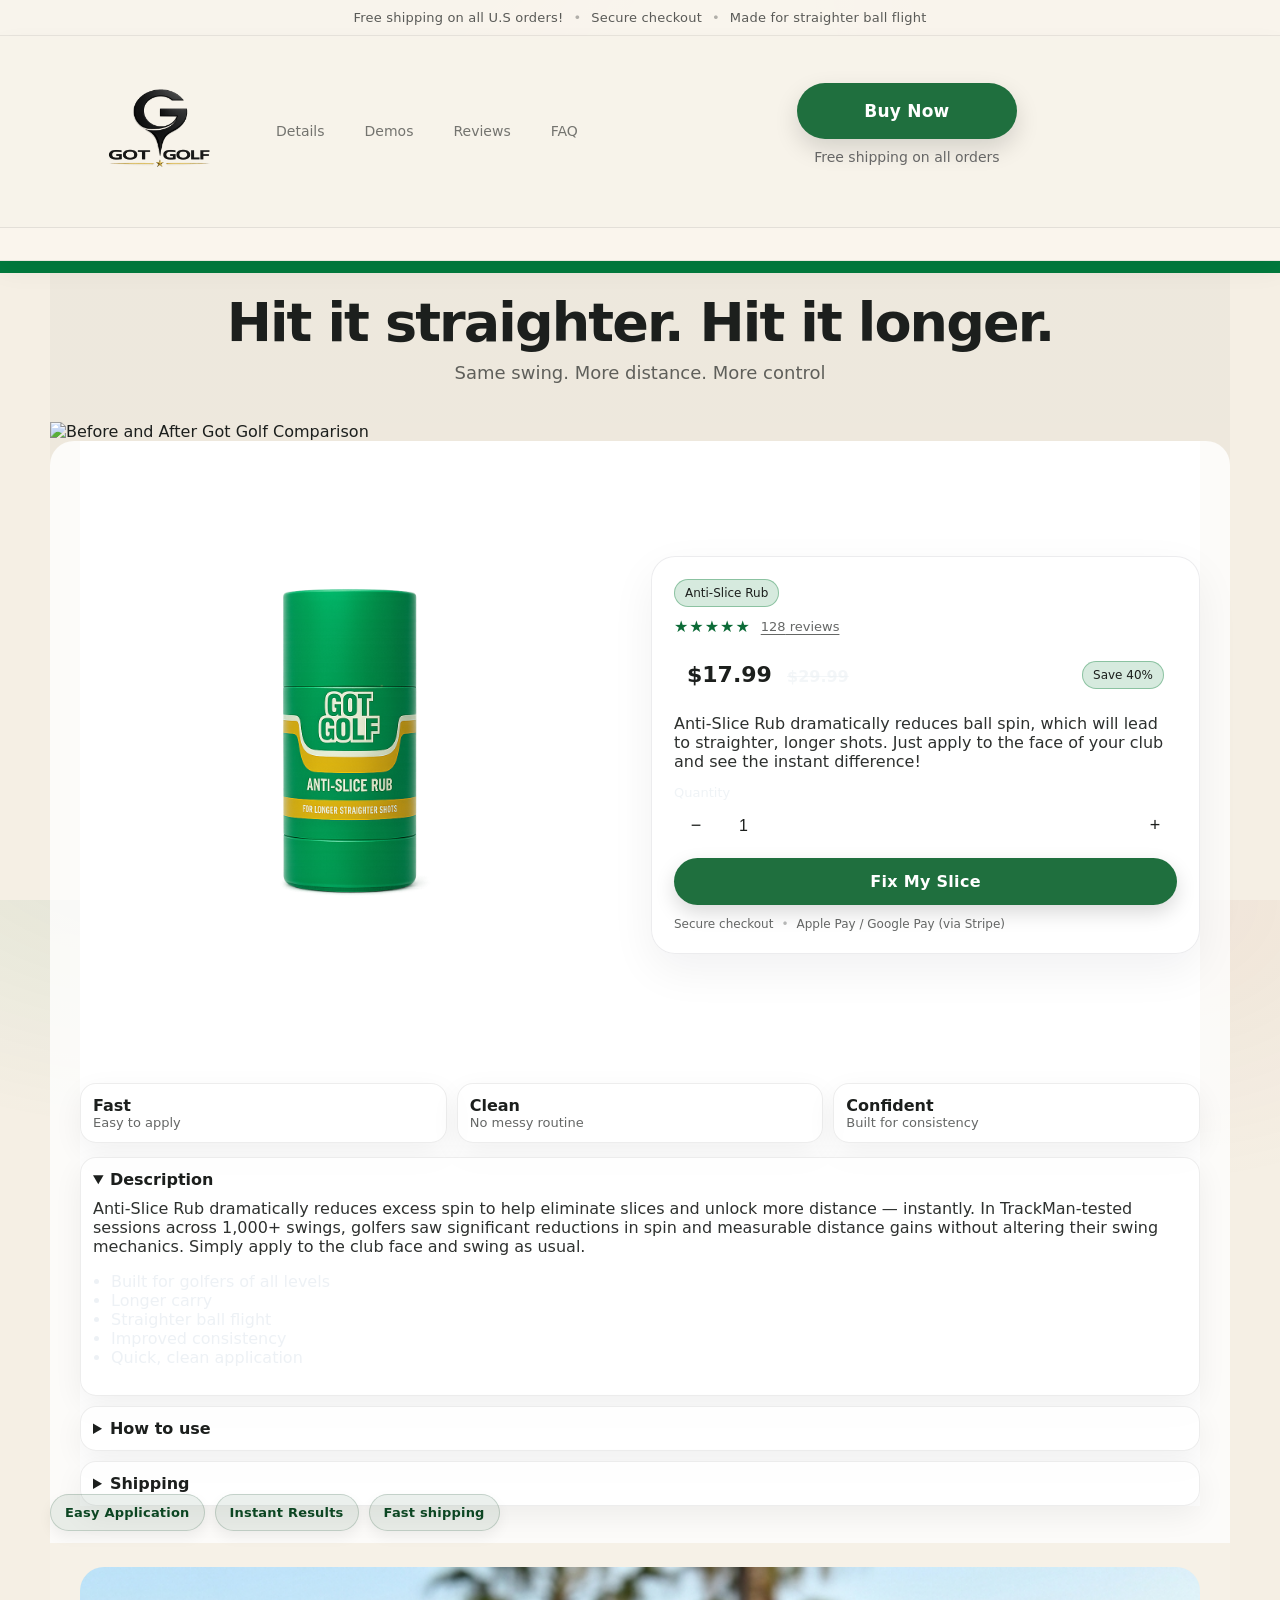
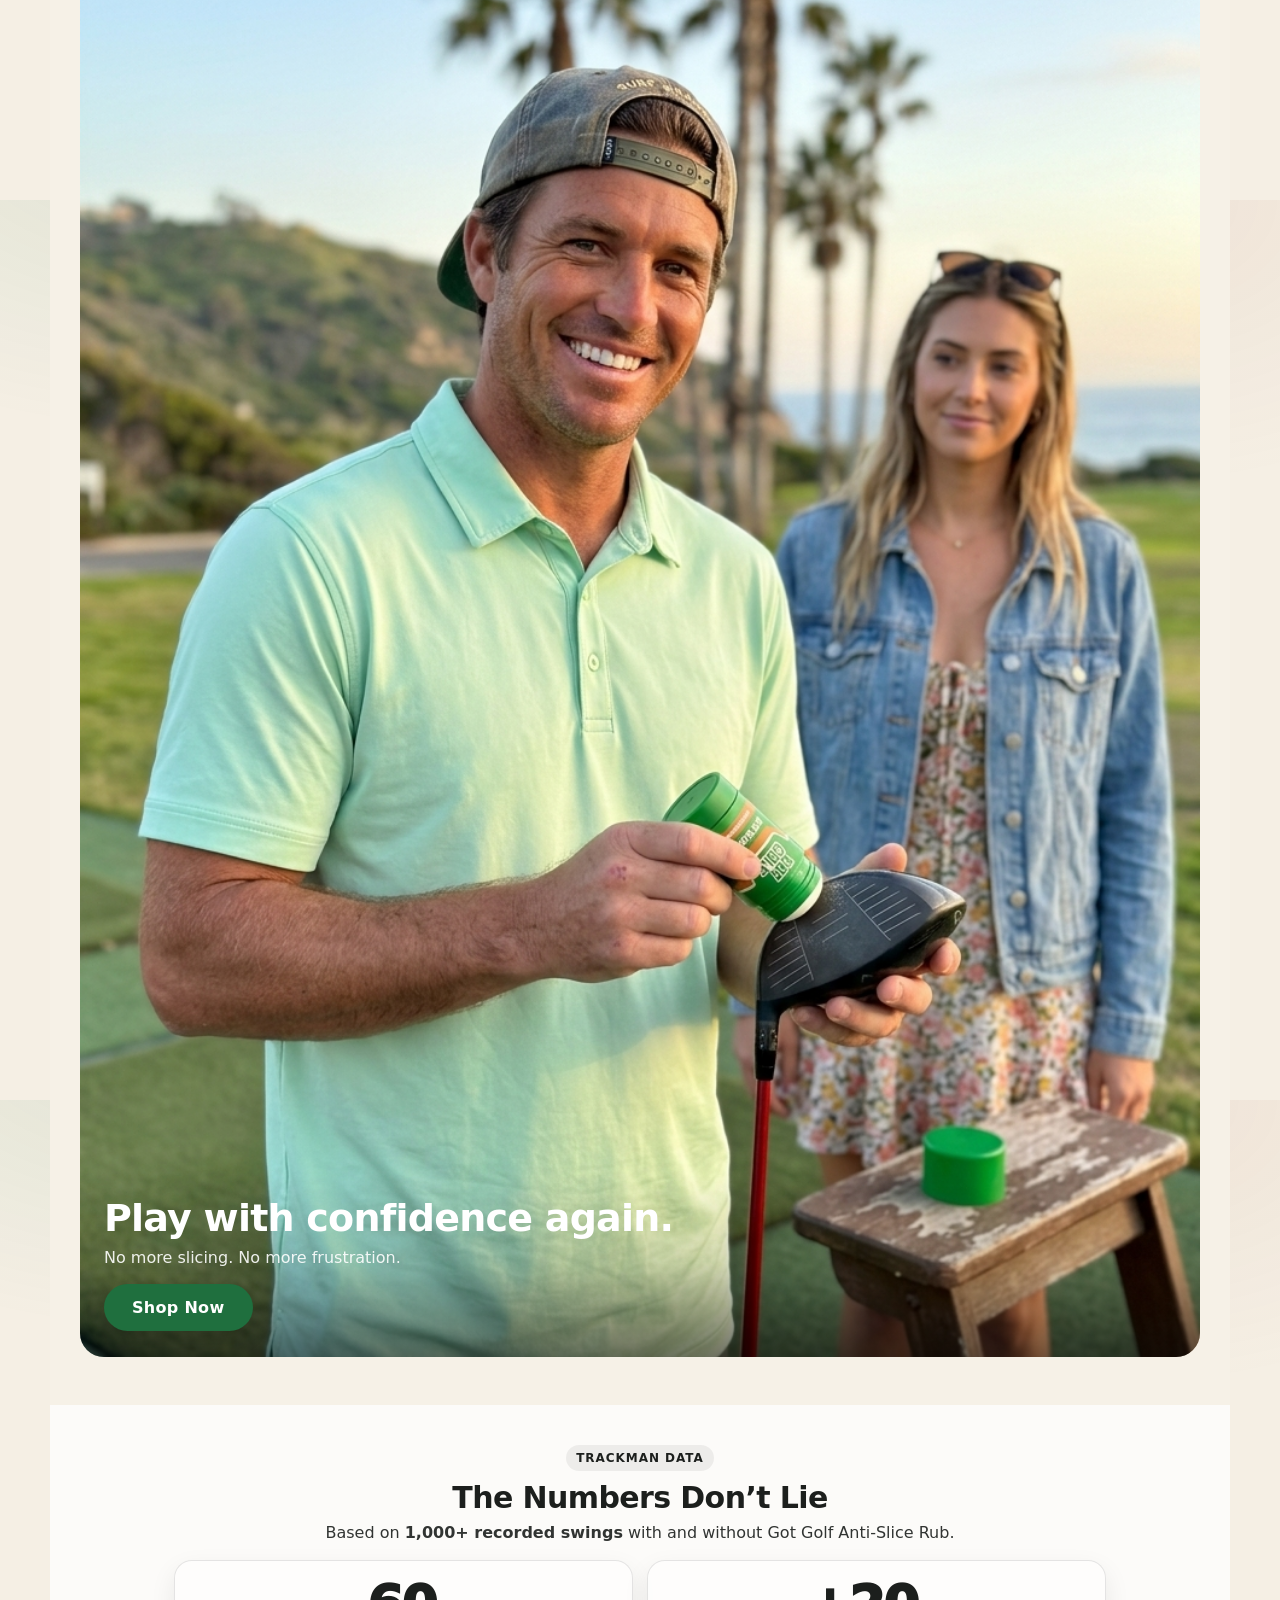
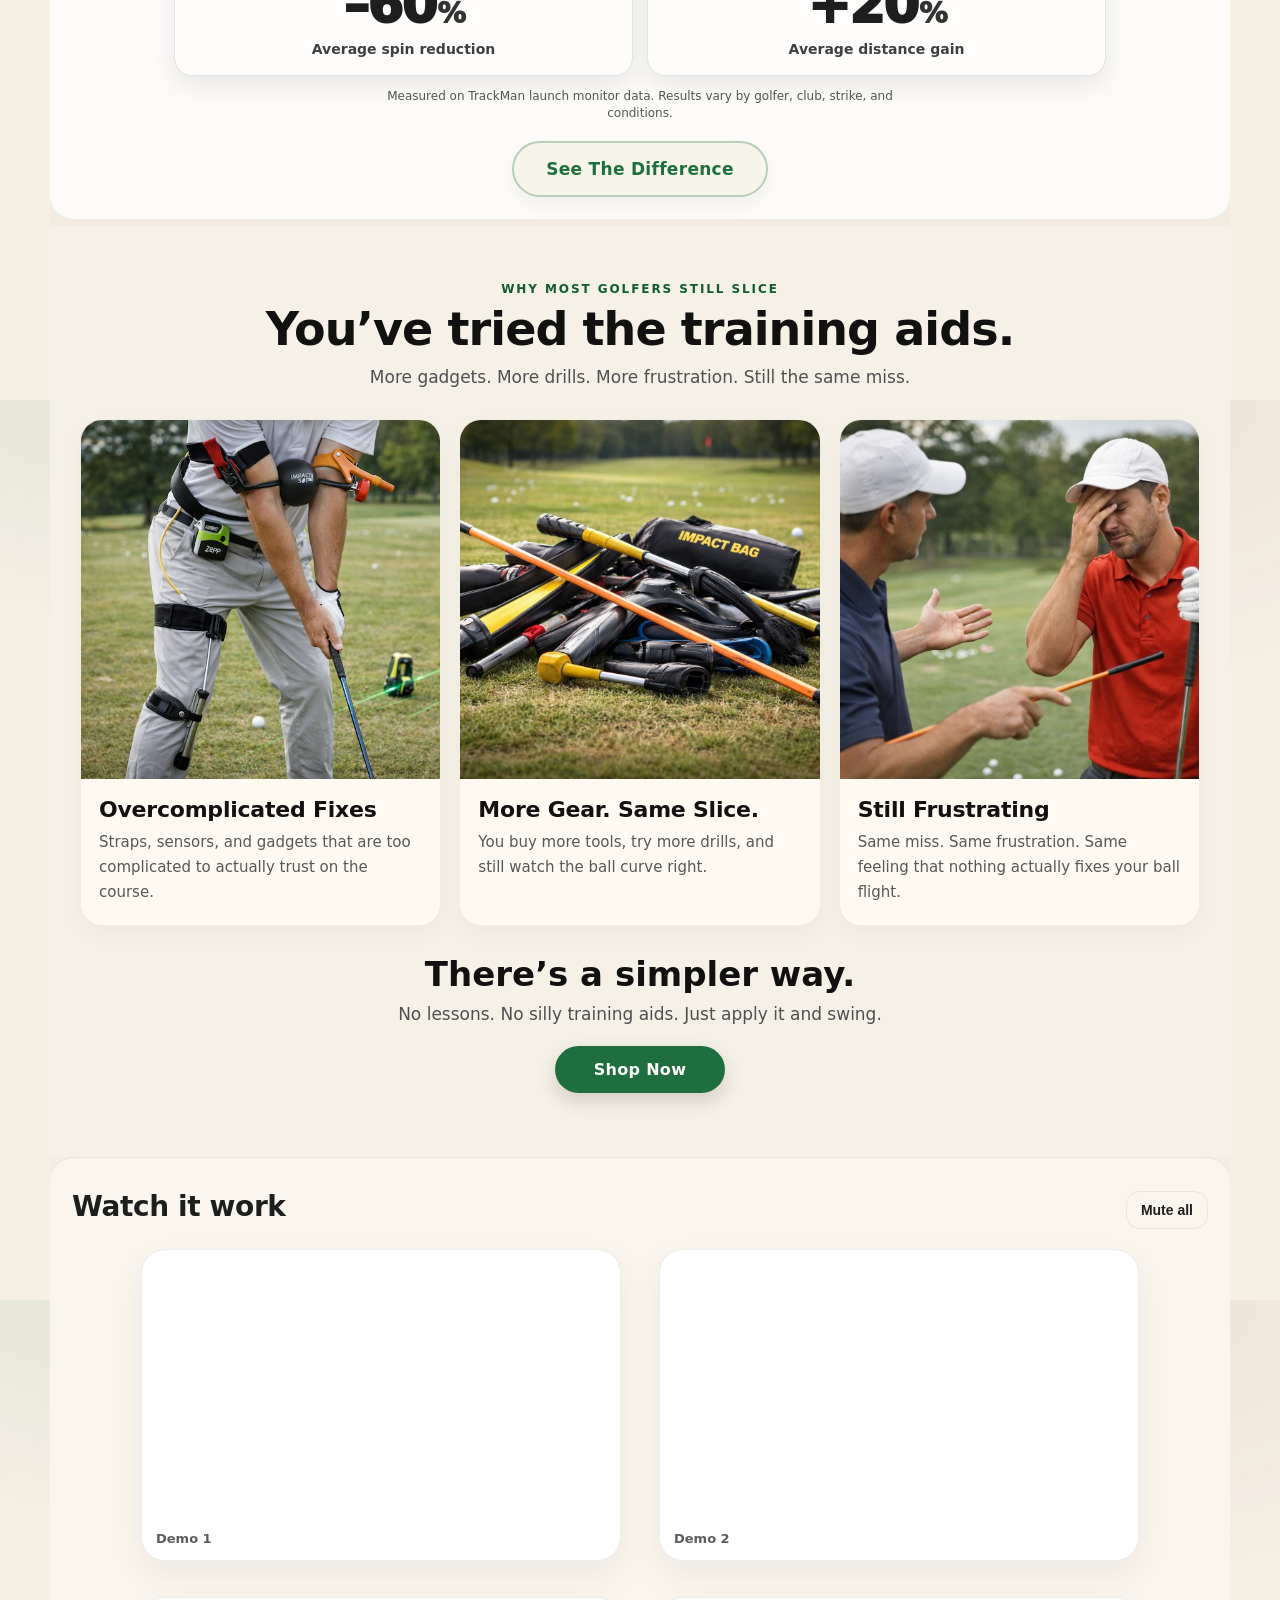
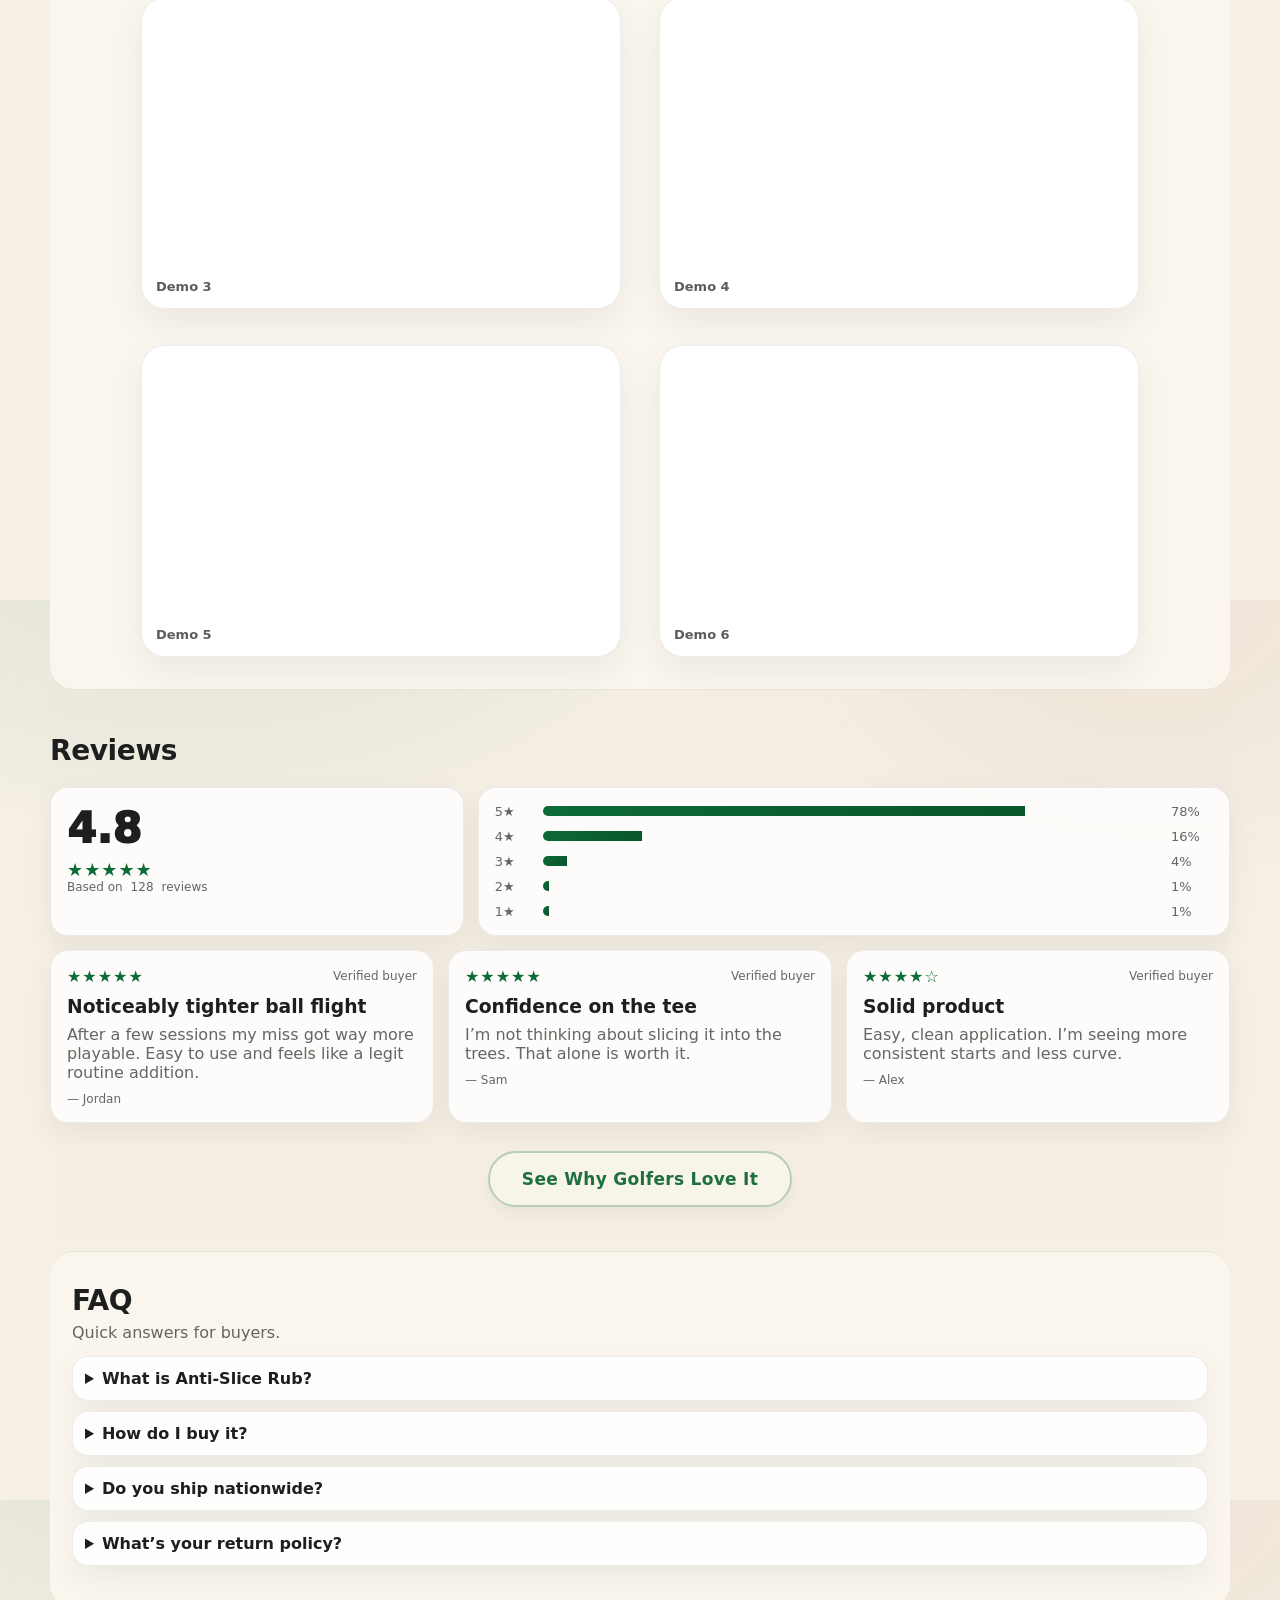
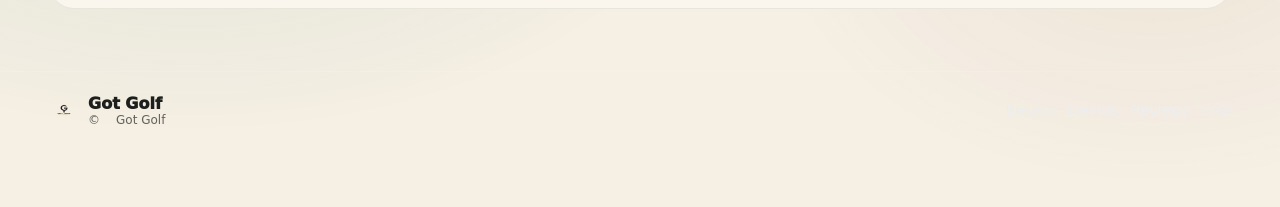
==== commit 144cb663: "Add files via upload" ====
--- a/index.html
+++ b/index.html
@@ -159,7 +159,115 @@
    <div class="product-image-frame">
      <img class="product-image" src="assets/main-trans.png" alt="Got Golf Anti-Slice Rub">
    </div>
-
+<aside class="buyBox" aria-label="Purchase Anti-Slice Rub">
+       <div class="kicker">Anti-Slice Rub</div>
+       
+
+       <div class="ratingRow">
+         <div class="stars" aria-label="4.8 out of 5 stars">
+           ★★★★★
+         </div>
+         <a href="#reviews" class="ratingLink"><span id="reviewCount">128</span> reviews</a>
+       </div>
+
+       <div class="priceRow">
+         <div class="price">
+           <span class="price__now" id="priceNow">$17.99</span>
+           <span class="price__compare" id="priceCompare">$29.99</span>
+         </div>
+         <span class="save" id="saveBadge">Save 33%</span>
+       </div>
+
+       <p class="subcopy">
+         Anti-Slice Rub dramatically reduces ball spin, which will lead to straighter, longer shots. Just apply to the face of your club and see the instant difference!
+       </p>
+
+       <div class="buyControls">
+         <label class="field">
+           <span>Quantity</span>
+           <div class="qty">
+             <button class="qty__btn" id="qtyDown" type="button" aria-label="Decrease quantity">−</button>
+             <input id="qty" type="number" min="1" value="1" inputmode="numeric" />
+             <button class="qty__btn" id="qtyUp" type="button" aria-label="Increase quantity">+</button>
+           </div>
+         </label>
+
+         <div class="ctaStack">
+           <a href="https://buy.stripe.com/6oU7sLfjd6vxec6aGV6g804"
+class="btn btn--primary btn--full" 
+id="addToCart" 
+target="_blank">
+ Fix My Slice
+</a>
+         </div>
+          
+           <div class="fine">
+             <span>Secure checkout</span>
+             <span class="dot">•</span>
+             <span>Apple Pay / Google Pay (via Stripe)</span>
+           </div>
+         </div>
+       </div>
+
+       <div class="trustGrid">
+         <div class="trustItem">
+           <div class="trustTitle">Fast</div>
+           <div class="trustText">Easy to apply</div>
+         </div>
+         <div class="trustItem">
+           <div class="trustTitle">Clean</div>
+           <div class="trustText">No messy routine</div>
+         </div>
+         <div class="trustItem">
+           <div class="trustTitle">Confident</div>
+           <div class="trustText">Built for consistency</div>
+         </div>
+       </div>
+
+       <div class="accordion" id="details">
+         <details open>
+           <summary>Description</summary>
+           <div class="accBody">
+             <p>
+               Anti-Slice Rub dramatically reduces excess spin to help eliminate slices and unlock more distance — instantly.
+In TrackMan-tested sessions across 1,000+ swings, golfers saw significant reductions in spin and measurable distance gains without altering their swing mechanics.
+Simply apply to the club face and swing as usual.
+
+             </p>
+             <ul>
+              <li>Built for golfers of all levels</li>
+              <li>Longer carry</li>
+               <li>Straighter ball flight</li>
+               <li>Improved consistency</li>
+               <li>Quick, clean application</li>
+               
+             </ul>
+           </div>
+         </details>
+
+         <details>
+           <summary>How to use</summary>
+           <div class="accBody">
+             <ol>
+               <li>Apply a thin layer of Anti-Slice Rub to the face of your driver, hybrid, or fairway wood. Re-apply as needed</li>
+               <li>Take your normal swings — focus on solid contact, and thats it! </li>
+               <li>Track your ball flight, distance, and consistency over time.</li>
+             </ol>
+             <p class="fine">Tip: Watch the demo videos for examples.</p>
+           </div>
+         </details>
+
+         <details>
+           <summary>Shipping</summary>
+           <div class="accBody">
+             <p>Orders ship in 1–2 business days. Delivery times vary by location.</p>
+             <p class="fine">.</p>
+           </div>
+         </details>
+
+         
+       </div>
+     </aside>
   
    
  </div>
@@ -274,115 +382,7 @@
      </div>
 
      <!-- Buy box (sticky) -->
-     <aside class="buyBox" aria-label="Purchase Anti-Slice Rub">
-       <div class="kicker">Anti-Slice Rub</div>
-       
-
-       <div class="ratingRow">
-         <div class="stars" aria-label="4.8 out of 5 stars">
-           ★★★★★
-         </div>
-         <a href="#reviews" class="ratingLink"><span id="reviewCount">128</span> reviews</a>
-       </div>
-
-       <div class="priceRow">
-         <div class="price">
-           <span class="price__now" id="priceNow">$17.99</span>
-           <span class="price__compare" id="priceCompare">$29.99</span>
-         </div>
-         <span class="save" id="saveBadge">Save 33%</span>
-       </div>
-
-       <p class="subcopy">
-         Anti-Slice Rub dramatically reduces ball spin, which will lead to straighter, longer shots. Just apply to the face of your club and see the instant difference!
-       </p>
-
-       <div class="buyControls">
-         <label class="field">
-           <span>Quantity</span>
-           <div class="qty">
-             <button class="qty__btn" id="qtyDown" type="button" aria-label="Decrease quantity">−</button>
-             <input id="qty" type="number" min="1" value="1" inputmode="numeric" />
-             <button class="qty__btn" id="qtyUp" type="button" aria-label="Increase quantity">+</button>
-           </div>
-         </label>
-
-         <div class="ctaStack">
-           <a href="https://buy.stripe.com/6oU7sLfjd6vxec6aGV6g804"
-class="btn btn--primary btn--full" 
-id="addToCart" 
-target="_blank">
- Fix My Slice
-</a>
-         </div>
-          
-           <div class="fine">
-             <span>Secure checkout</span>
-             <span class="dot">•</span>
-             <span>Apple Pay / Google Pay (via Stripe)</span>
-           </div>
-         </div>
-       </div>
-
-       <div class="trustGrid">
-         <div class="trustItem">
-           <div class="trustTitle">Fast</div>
-           <div class="trustText">Easy to apply</div>
-         </div>
-         <div class="trustItem">
-           <div class="trustTitle">Clean</div>
-           <div class="trustText">No messy routine</div>
-         </div>
-         <div class="trustItem">
-           <div class="trustTitle">Confident</div>
-           <div class="trustText">Built for consistency</div>
-         </div>
-       </div>
-
-       <div class="accordion" id="details">
-         <details open>
-           <summary>Description</summary>
-           <div class="accBody">
-             <p>
-               Anti-Slice Rub dramatically reduces excess spin to help eliminate slices and unlock more distance — instantly.
-In TrackMan-tested sessions across 1,000+ swings, golfers saw significant reductions in spin and measurable distance gains without altering their swing mechanics.
-Simply apply to the club face and swing as usual.
-
-             </p>
-             <ul>
-              <li>Built for golfers of all levels</li>
-              <li>Longer carry</li>
-               <li>Straighter ball flight</li>
-               <li>Improved consistency</li>
-               <li>Quick, clean application</li>
-               
-             </ul>
-           </div>
-         </details>
-
-         <details>
-           <summary>How to use</summary>
-           <div class="accBody">
-             <ol>
-               <li>Apply a thin layer of Anti-Slice Rub to the face of your driver, hybrid, or fairway wood. Re-apply as needed</li>
-               <li>Take your normal swings — focus on solid contact, and thats it! </li>
-               <li>Track your ball flight, distance, and consistency over time.</li>
-             </ol>
-             <p class="fine">Tip: Watch the demo videos for examples.</p>
-           </div>
-         </details>
-
-         <details>
-           <summary>Shipping</summary>
-           <div class="accBody">
-             <p>Orders ship in 1–2 business days. Delivery times vary by location.</p>
-             <p class="fine">.</p>
-           </div>
-         </details>
-
-         
-       </div>
-     </aside>
+     
    </section>
 
    <!-- Video demos -->
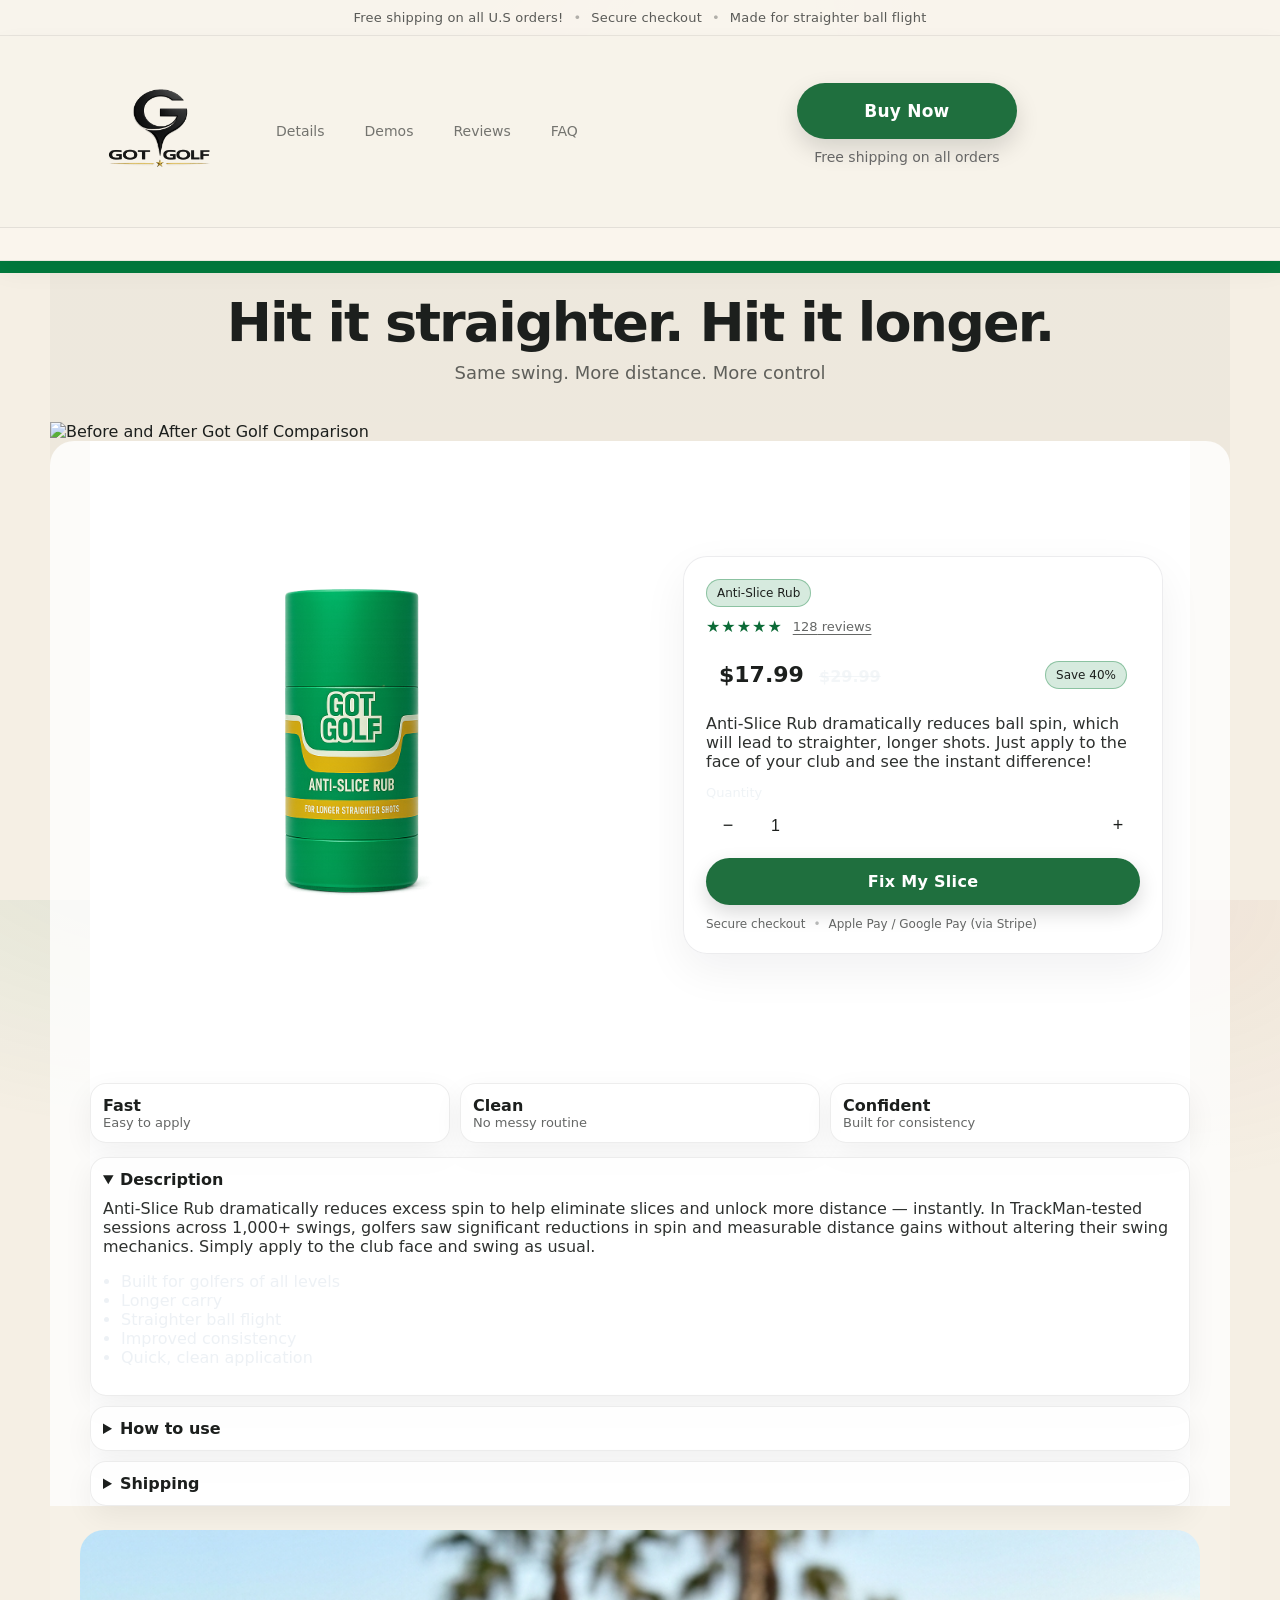
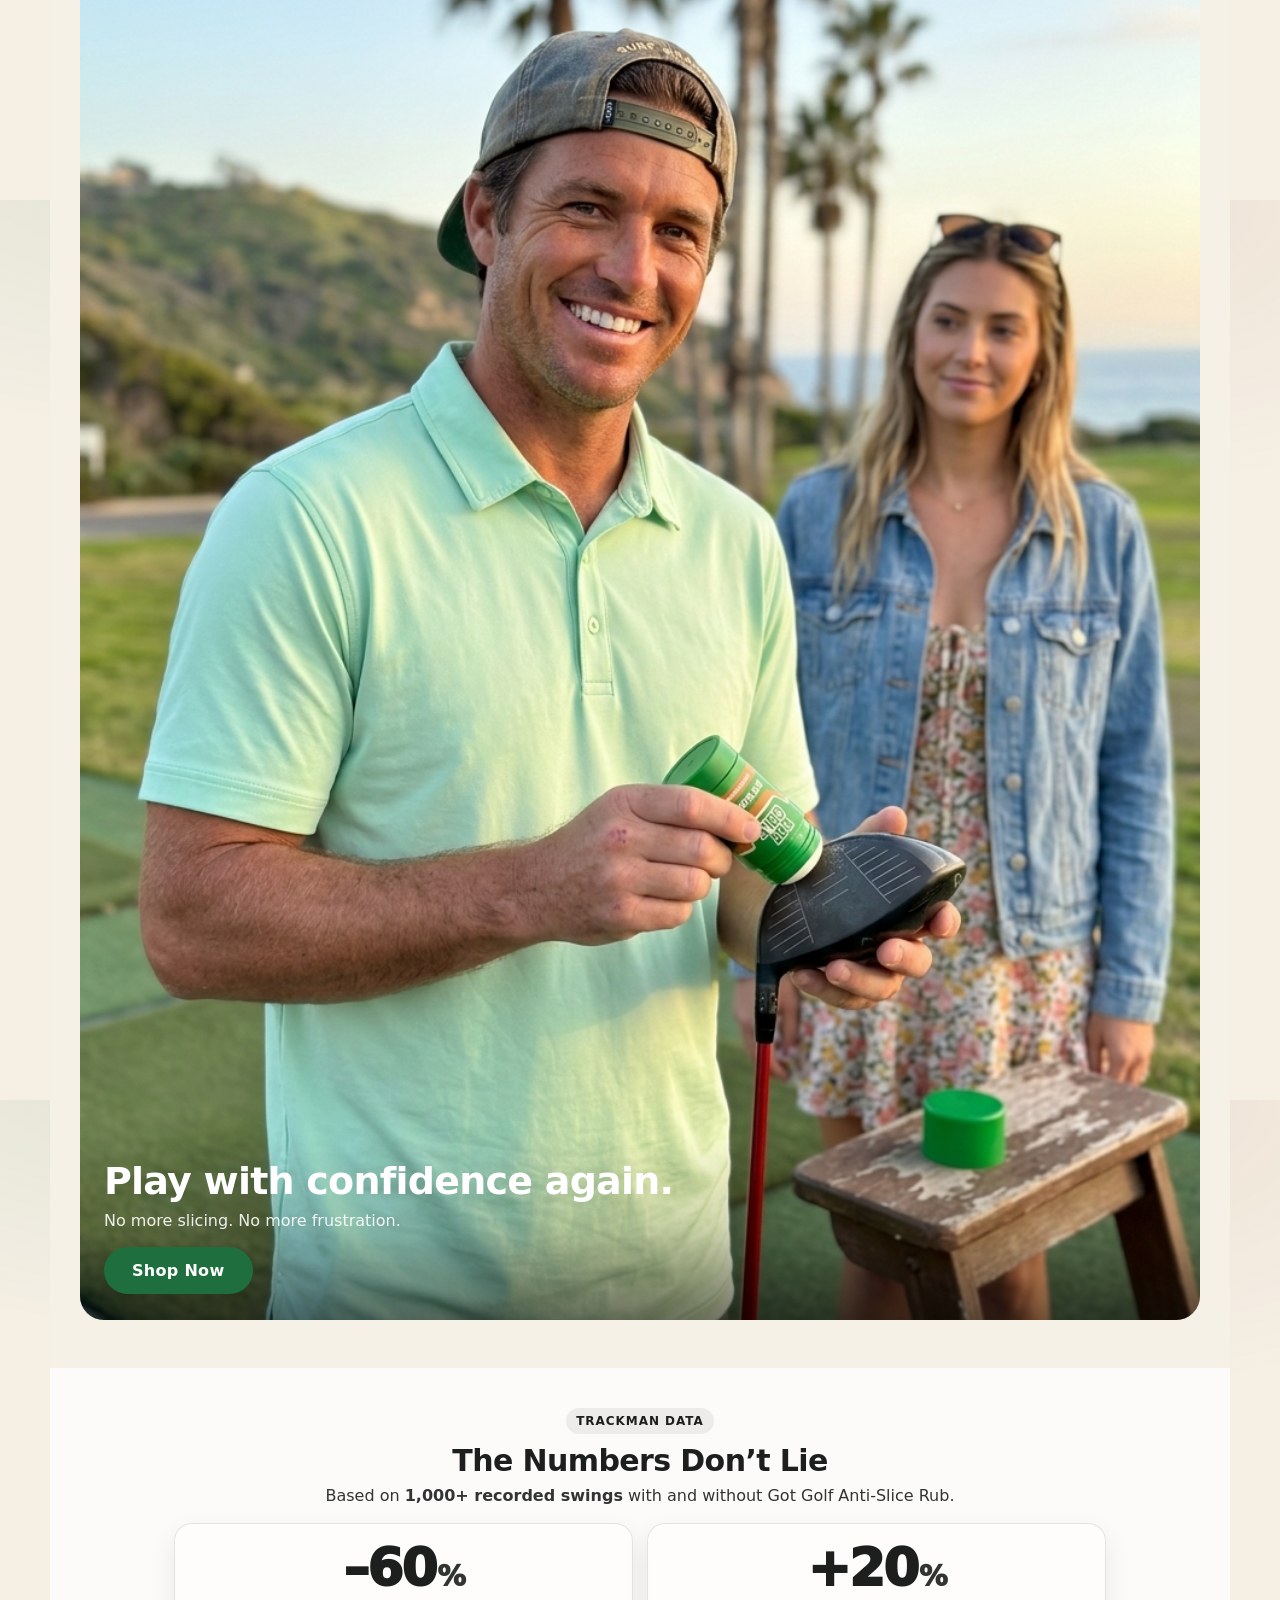
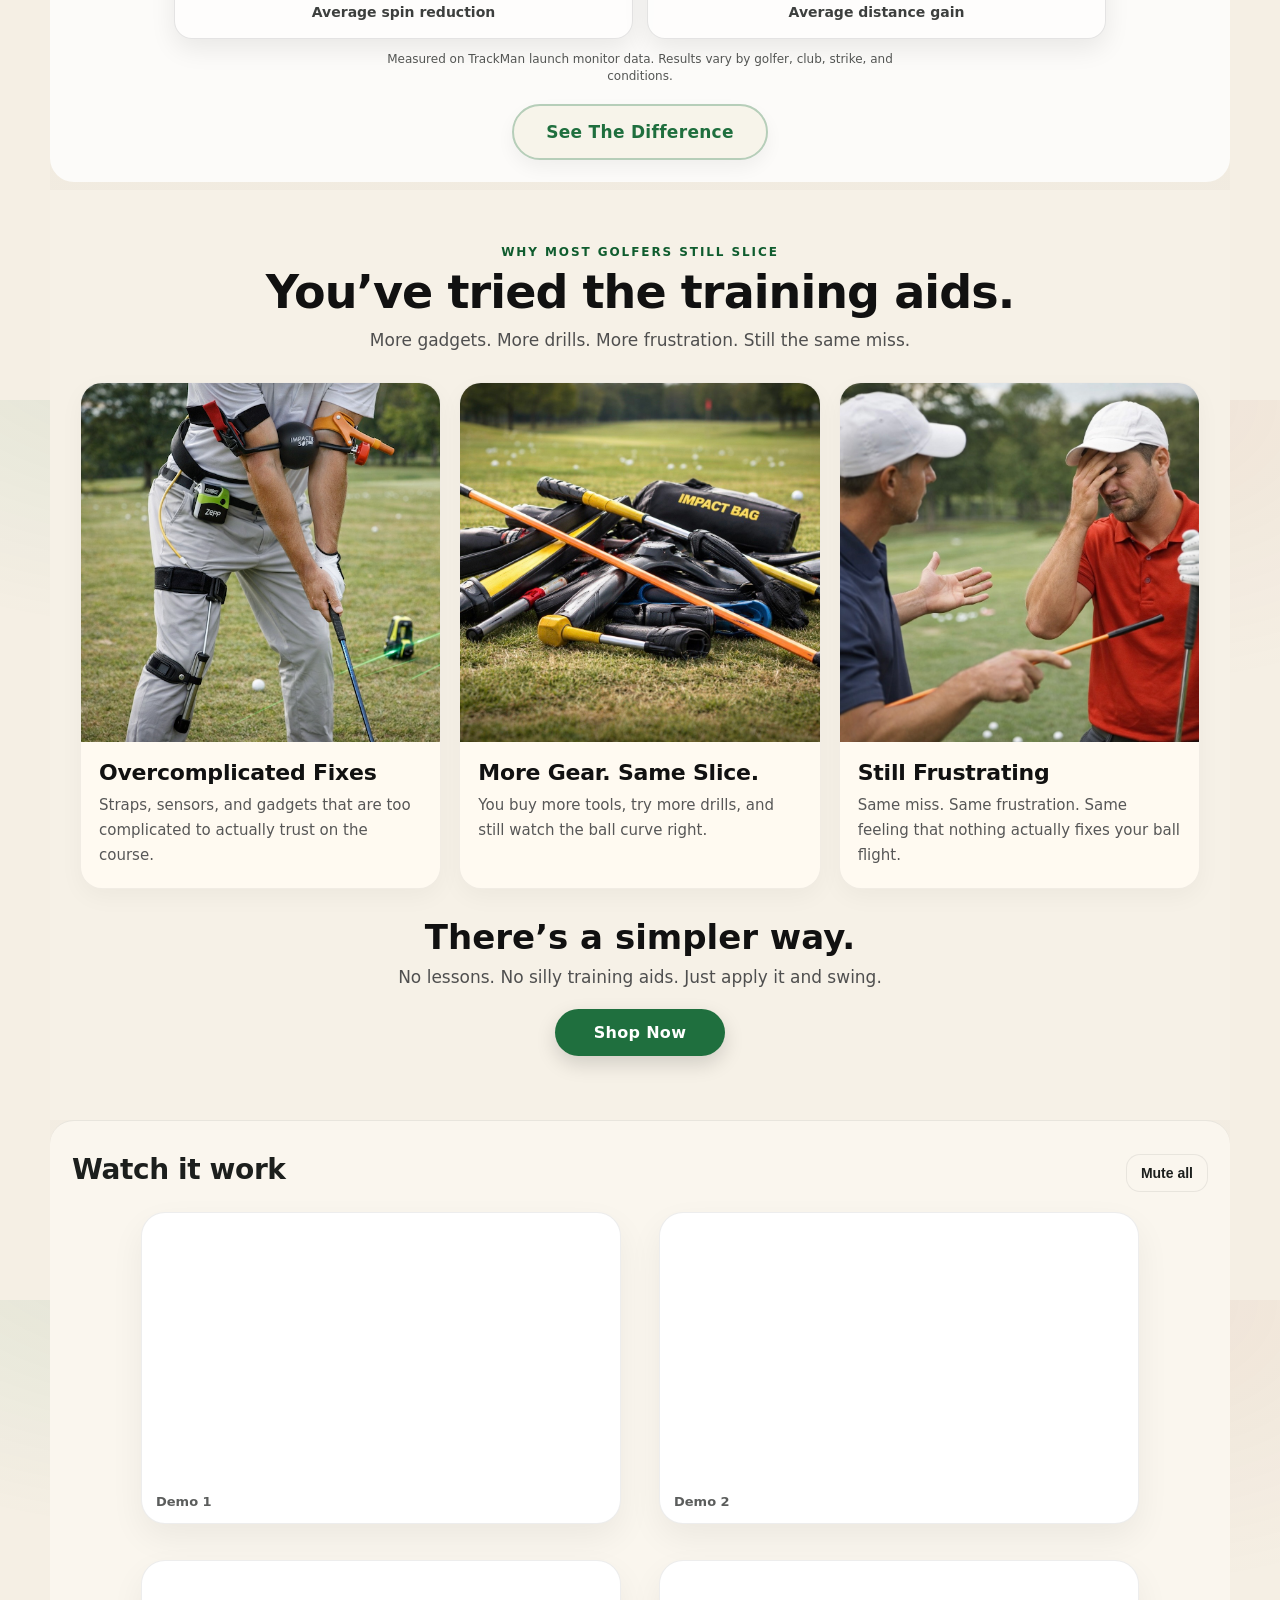
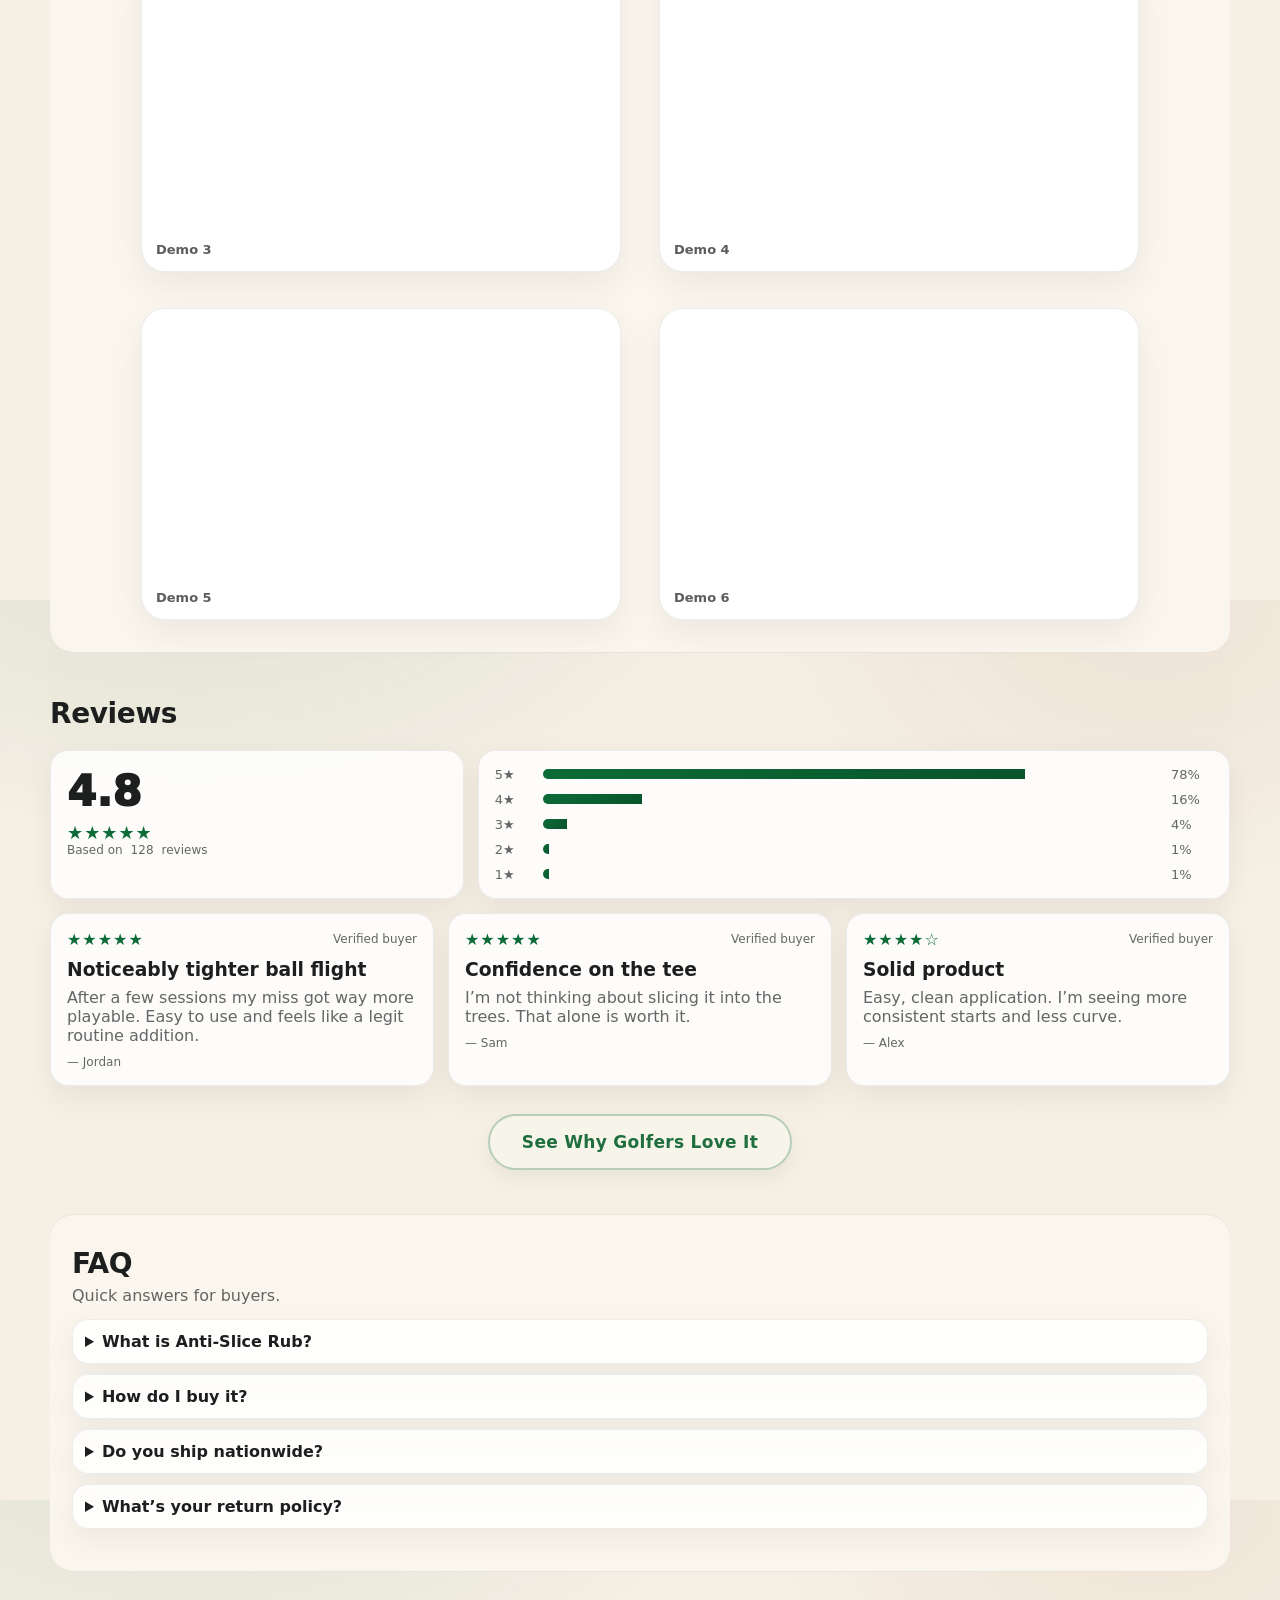
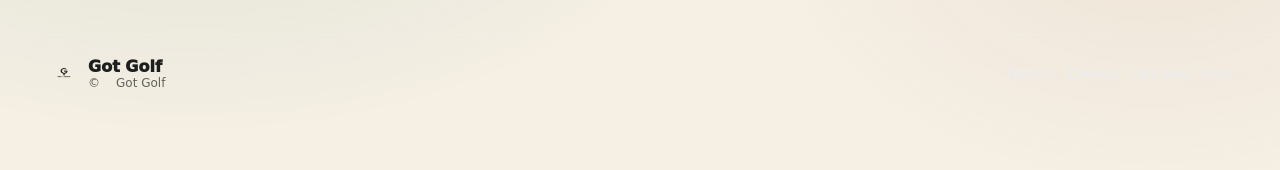
==== commit 685e122a: "Add files via upload" ====
--- a/index.html
+++ b/index.html
@@ -272,14 +272,7 @@
    
  </div>
 
- <div class="galleryBadges">
-
- 
-
-   <div class="badge">Easy Application</div>
-   <div class="badge">Instant Results</div>
-   <div class="badge">Fast shipping</div>
- </div>
+
  <section class="ggLifestyle">
  <div class="ggLifestyleWrap">
    <div class="ggLifestyleImageBox">
--- a/styles.css
+++ b/styles.css
@@ -2433,5 +2433,52 @@
    font-size: 14px;
  }
 }
-
-
+.galleryTop {
+ display: grid;
+ grid-template-columns: 1fr 1fr;
+ gap: 32px;
+ align-items: center;
+}
+
+.gallery__main {
+ max-width: 1100px;
+ margin: 0 auto;
+}
+
+.product-image-frame {
+ display: flex;
+ justify-content: center;
+ align-items: center;
+}
+
+.product-image {
+ display: block;
+ width: 260px;
+ max-width: 100%;
+ height: auto;
+ margin: 0 auto;
+}
+
+.buyBox {
+ position: static;
+ top: auto;
+ width: 100%;
+ max-width: 480px;
+ margin: 0 auto;
+}
+
+@media (max-width: 900px) {
+ .galleryTop {
+   grid-template-columns: 1fr;
+   gap: 20px;
+ }
+
+ .product-image {
+   width: 220px;
+ }
+
+ .buyBox {
+   max-width: 100%;
+ }
+}
+
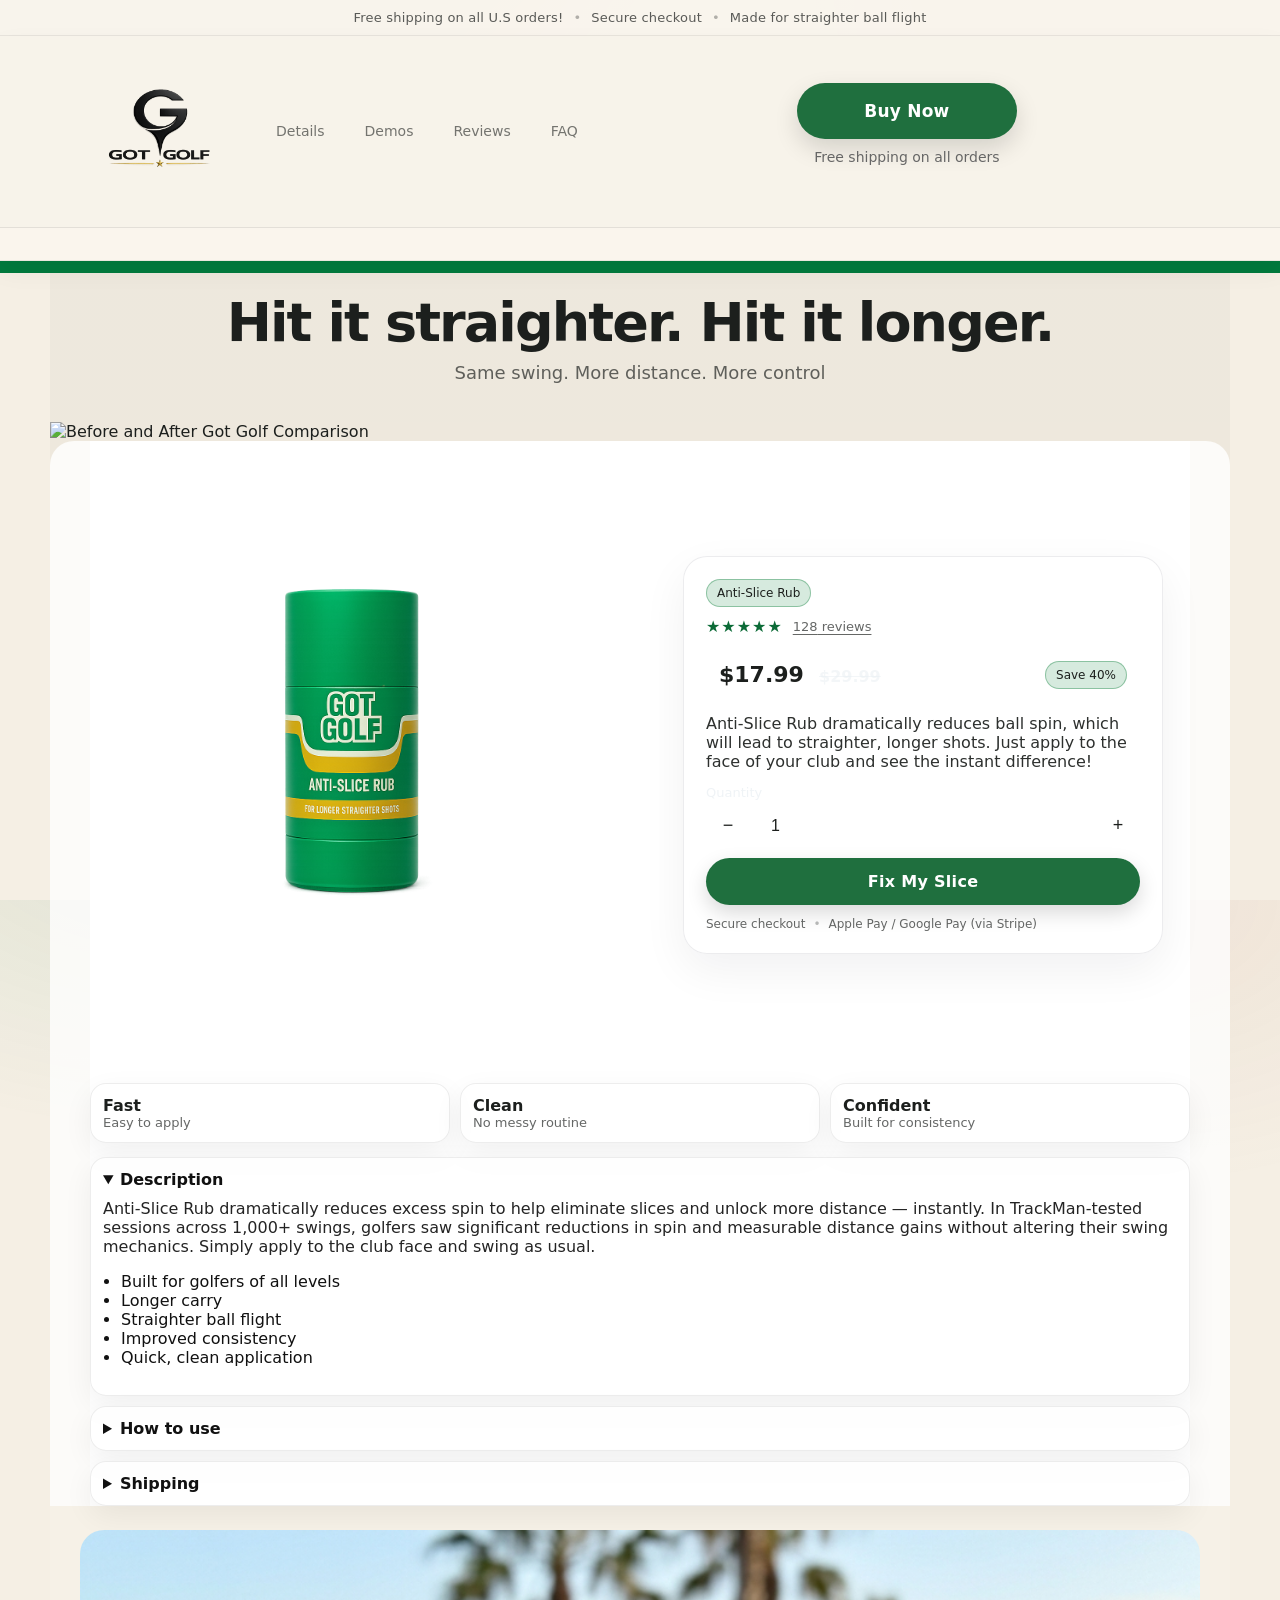
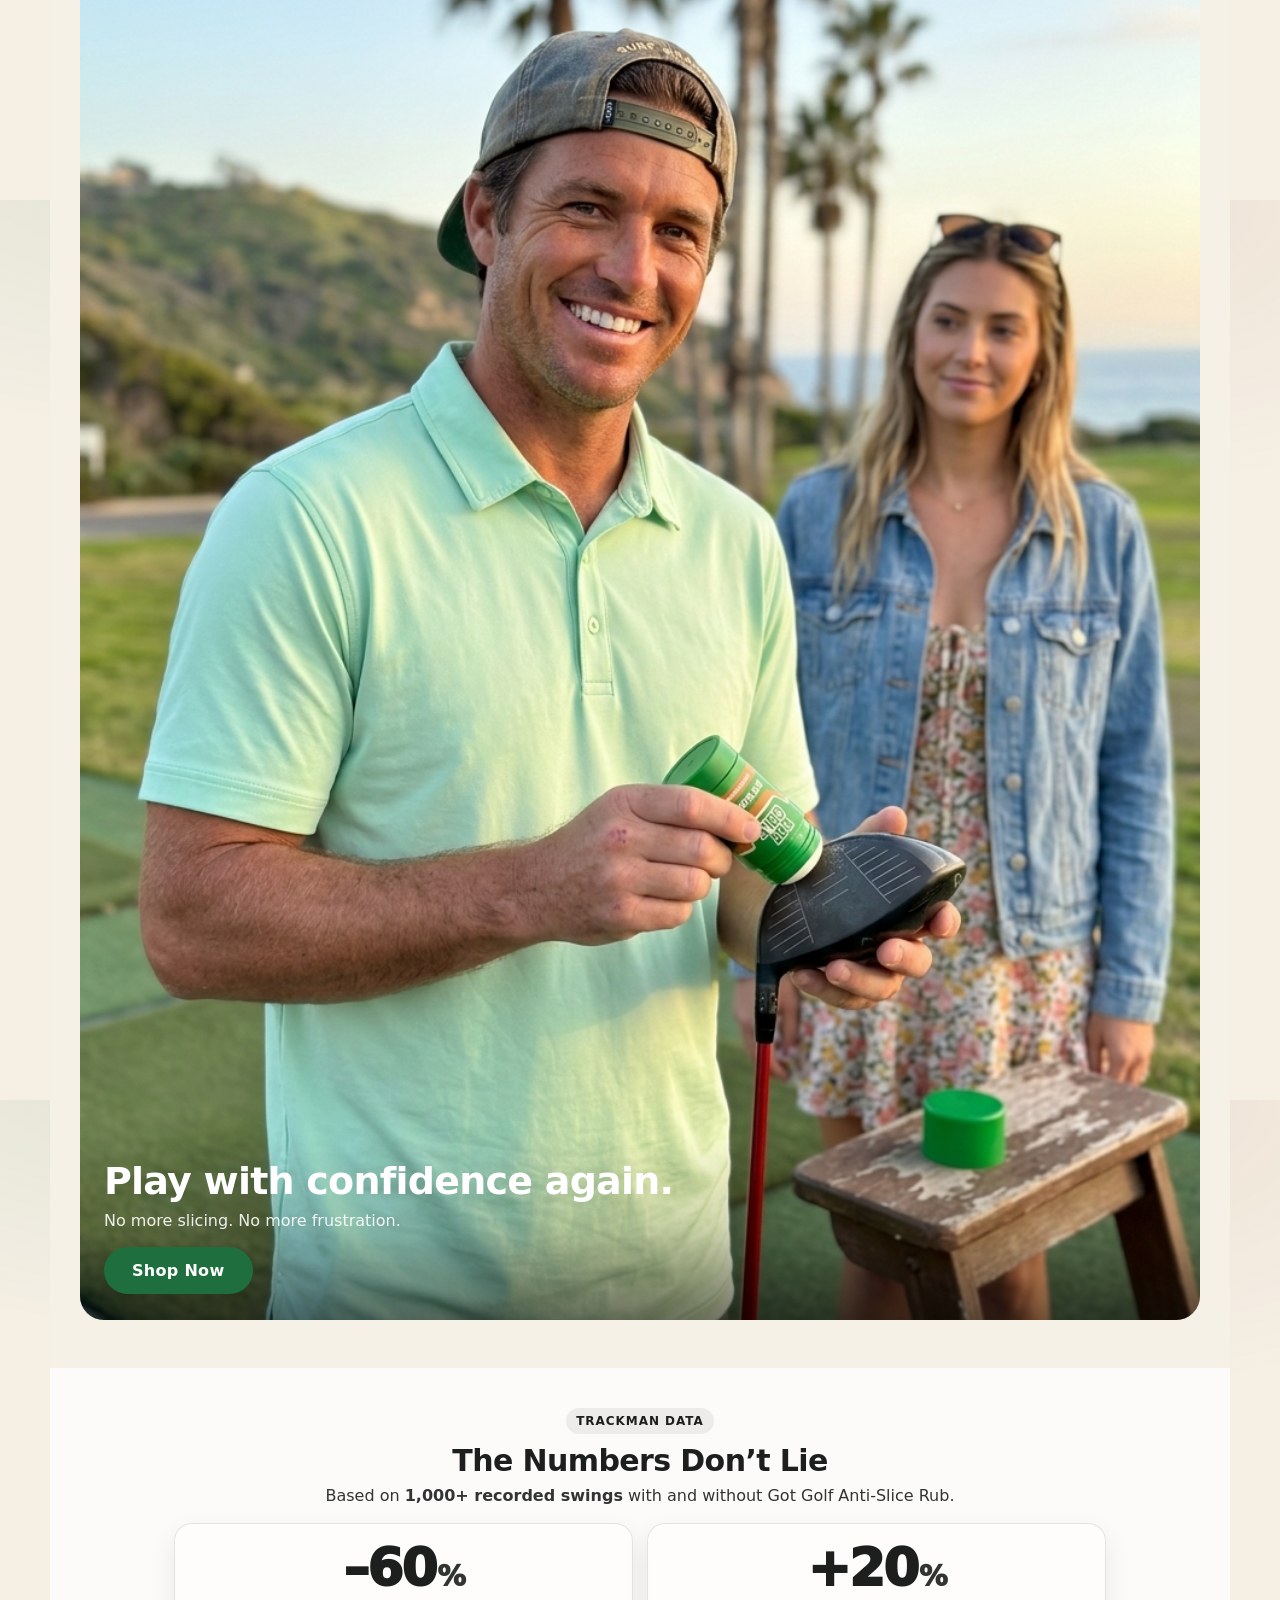
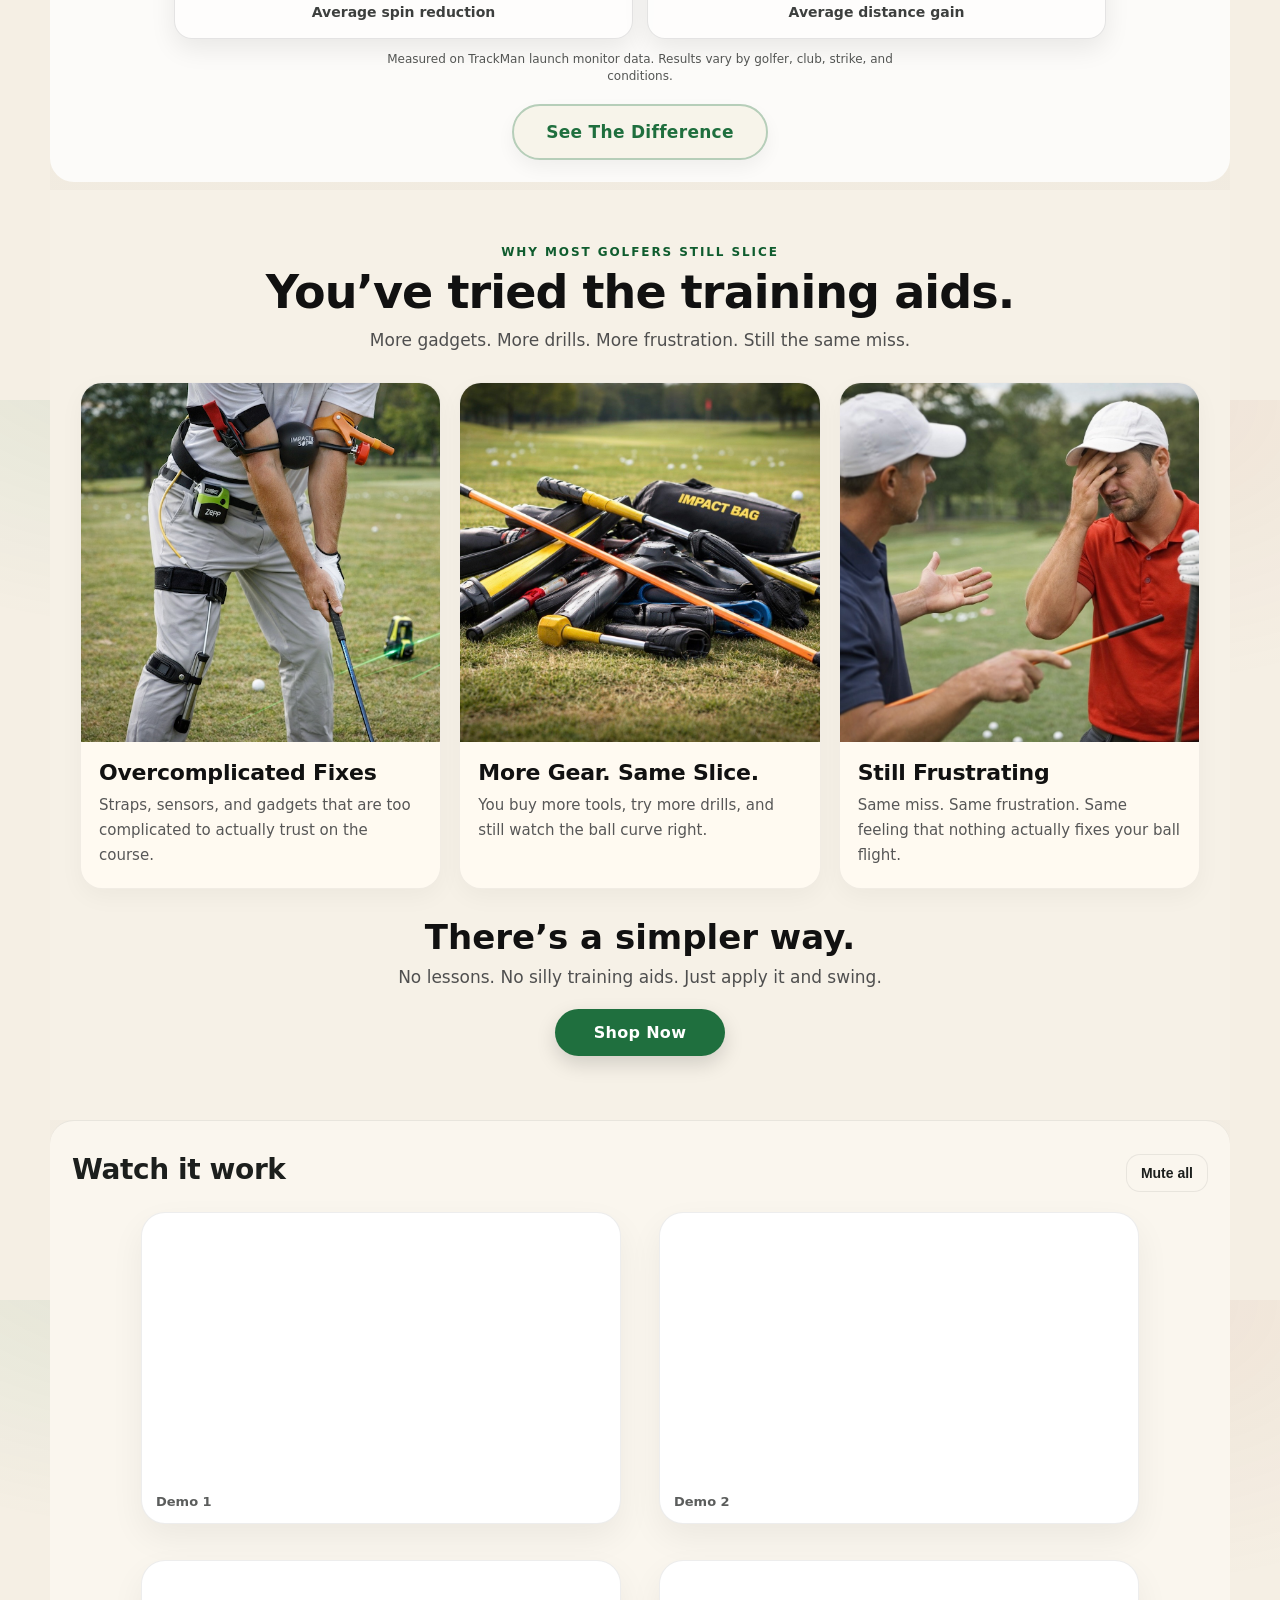
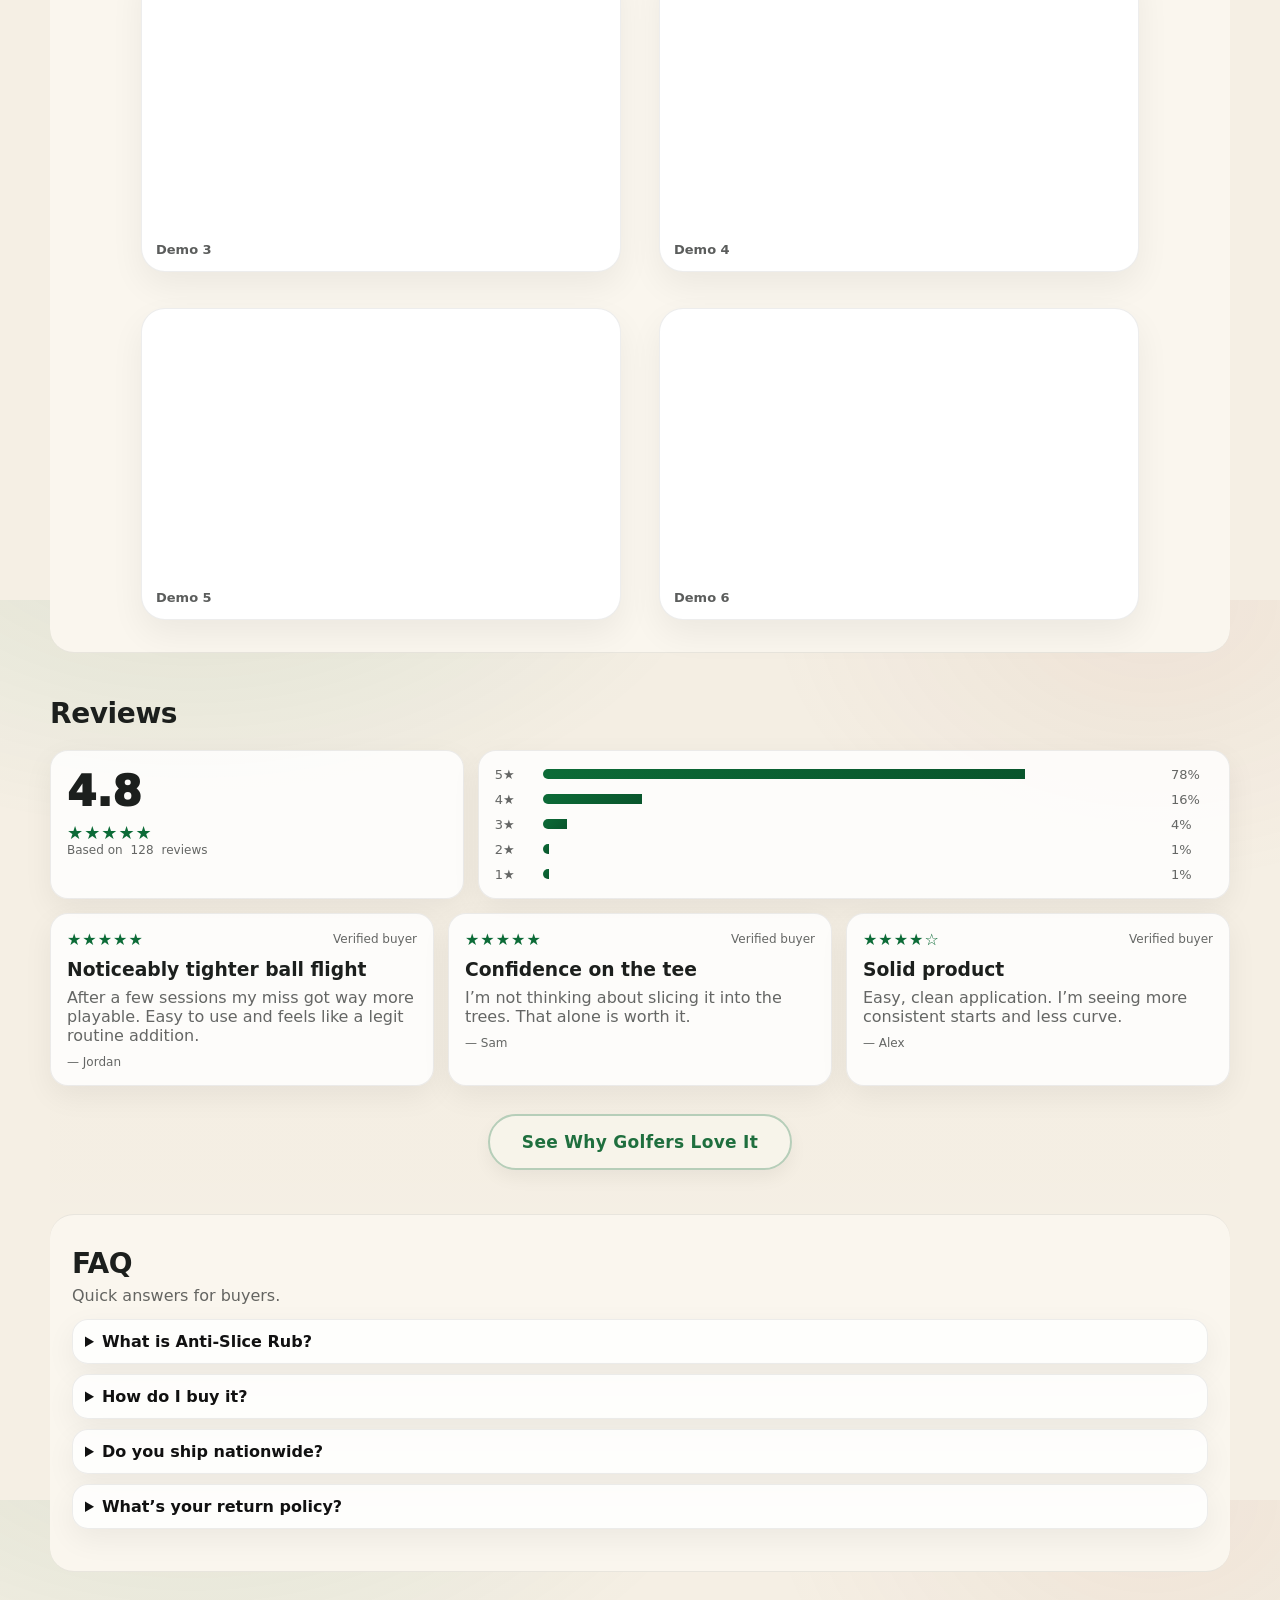
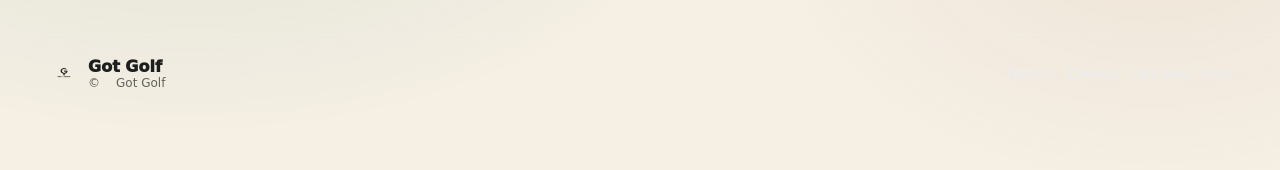
==== commit c6d11464: "Add files via upload" ====
--- a/index.html
+++ b/index.html
@@ -61,9 +61,8 @@
  <link rel="icon" href="assets/logo.png" />
  <link rel="stylesheet" href="styles.css" />
 
- <!-- Google tag (gtag.js) -->
-<script async src="https://www.googletagmanager.com/gtag/js?id=AW-18025230803">
-</script>
+<!-- Google tag (gtag.js) -->
+<script async src="https://www.googletagmanager.com/gtag/js?id=AW-18025230803"></script>
 <script>
   window.dataLayer = window.dataLayer || [];
   function gtag(){dataLayer.push(arguments);}
@@ -72,16 +71,6 @@
   gtag('config', 'AW-18025230803');
 </script>
 
-<!-- Google tag (gtag.js) -->
-<script async src="https://www.googletagmanager.com/gtag/js?id=AW-18025230803">
-</script>
-<script>
-  window.dataLayer = window.dataLayer || [];
-  function gtag(){dataLayer.push(arguments);}
-  gtag('js', new Date());
-
-  gtag('config', 'AW-18025230803');
-</script>
 </head>
 
 <body>
--- a/styles.css
+++ b/styles.css
@@ -2481,4 +2481,16 @@
    max-width: 100%;
  }
 }
-
+/* Fix gray text issue */
+.description,
+.accordion,
+details,
+summary,
+.description p {
+ color: #111 !important;
+}
+
+details p,
+details li {
+ color: #111 !important;
+}
